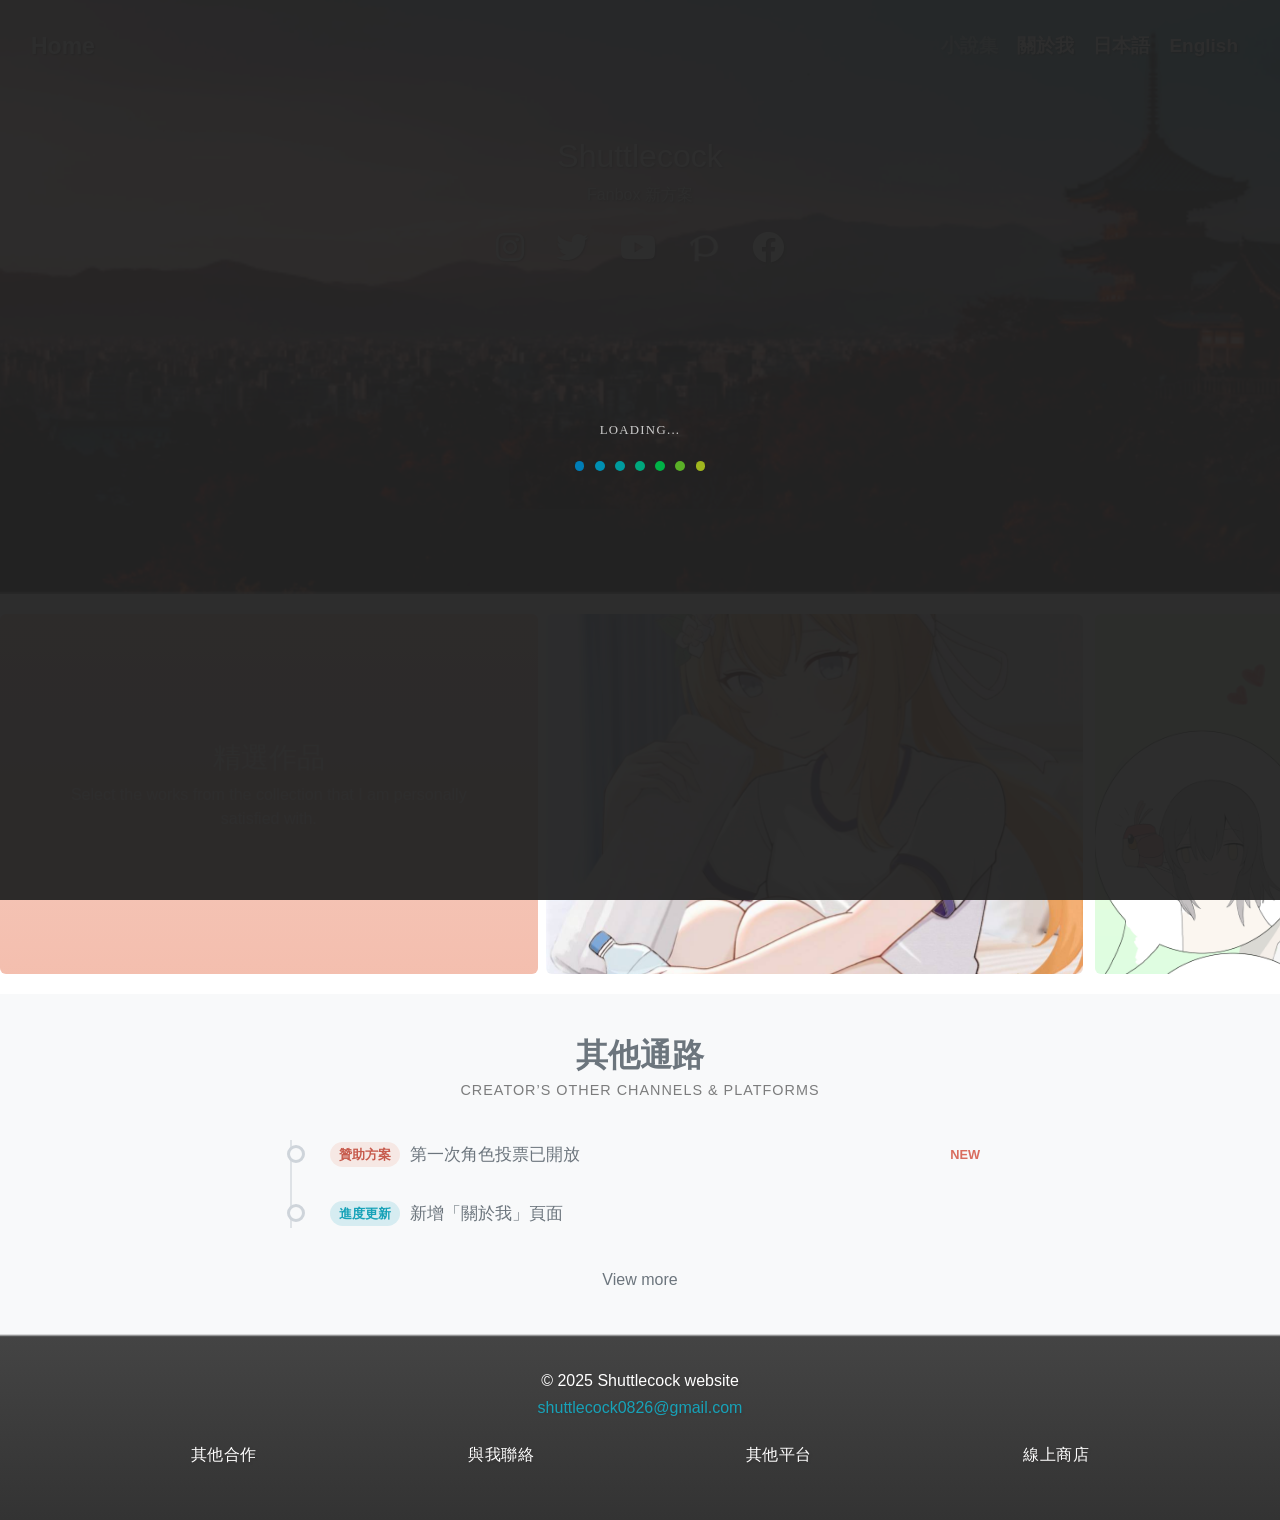
==== index.html @ 2d73981d "Update index.html" ====
<!DOCTYPE html>
<html lang="zh-Hant">

<head>
  <meta charset="UTF-8">
  <meta name="viewport" content="width=device-width, initial-scale=1.0">
  <title>Shuttlecock art</title>
  <link rel="stylesheet" href="styles.css">
  <link href="https://stackpath.bootstrapcdn.com/bootstrap/4.5.2/css/bootstrap.min.css" rel="stylesheet">
  <link rel="stylesheet" href="https://cdnjs.cloudflare.com/ajax/libs/font-awesome/5.15.3/css/all.min.css">
  <link rel="preload" href="images/image.png" as="image">

  <style>
    /* Your Original CSS for loading and fade-in */
    #loading-overlay {
      position: fixed;
      top: 0;
      left: 0;
      width: 100%;
      height: 100%;
      background: rgba(34, 34, 34, 0.95);
      display: flex;
      /* Kept flex for centering, as per original */
      justify-content: center;
      align-items: center;
      z-index: 9999;
      /* visibility: visible; /* JS handles this now */
    }

    .loading {
      text-align: center;
    }

    .loading h2 {
      color: #ccc;
      margin: 0 0 15px 0;
      /* Added bottom margin based on visual from previous step */
      font: 0.8em verdana;
      text-transform: uppercase;
      letter-spacing: 0.1em;
    }

    .loading span {
      display: inline-block;
      vertical-align: middle;
      width: 0.6em;
      height: 0.6em;
      margin: 0.19em;
      background: #007DB6;
      border-radius: 0.6em;
      animation: loading 1s infinite alternate;
    }

    .loading span:nth-of-type(2) {
      background: #008FB2;
      animation-delay: 0.2s;
    }

    .loading span:nth-of-type(3) {
      background: #009B9E;
      animation-delay: 0.4s;
    }

    .loading span:nth-of-type(4) {
      background: #00A77D;
      animation-delay: 0.6s;
    }

    .loading span:nth-of-type(5) {
      background: #00B247;
      animation-delay: 0.8s;
    }

    .loading span:nth-of-type(6) {
      background: #5AB027;
      animation-delay: 1.0s;
    }

    .loading span:nth-of-type(7) {
      background: #A0B61E;
      animation-delay: 1.2s;
    }

    @keyframes loading {
      0% {
        opacity: 0;
      }

      100% {
        opacity: 1;
      }
    }


    .fade-in {
      opacity: 0;
      transform: translateY(20px);
      transition: opacity 0.9s ease-out, transform 0.9s ease-out;
    }

    .fade-in-triggered {
      opacity: 1 !important;
      transform: translateY(0) !important;
    }

    /* Added for navbar toggler icon based on your original HTML structure, if Bootstrap defaults aren't sufficient */
    .navbar-toggler-icon {
      /* If you have custom styling for the toggler, ensure it's in styles.css or here */
      /* Example: Bootstrap's default might need help on some backgrounds */
      /* background-image: url("data:image/svg+xml,%3csvg xmlns='http://www.w3.org/2000/svg' width='30' height='30' viewBox='0 0 30 30'%3e%3cpath stroke='rgba(255, 255, 255, 0.5)' stroke-linecap='round' stroke-miterlimit='10' stroke-width='2' d='M4 7h22M4 15h22M4 23h22'/%3e%3c/svg%3e"); */
    }

    .pixiv-icon {
      /* Style for your Pixiv icon if not in styles.css */
      width: 28px;
      /* Or your preferred size */
      height: 28px;
      vertical-align: middle;
      /* Align with other icons */
    }

    /* --- ENHANCED HORIZONTAL GALLERY STYLES (維持原有尺寸版) --- */

    #my-works {
      padding: 0rem 0;
      /* 稍微增加上下留白，讓放大的卡片有空間 */
      overflow: hidden;
      /* 隱藏區塊本身可能出現的滾動條 */
    }

    .horizontal-banners {
      display: flex;
      /* 啟用橫向滾動 */
      overflow-x: auto;
      /* 啟用 X 軸的強制滾動吸附 */
      scroll-snap-type: x mandatory;
      /* 讓滑鼠可以顯示為「抓取」手勢 */
      cursor: grab;
      padding: 20px 0;
      /* 增加垂直內距，讓 hover 放大效果更好看 */
      margin: 0;
      /* 為了美觀，隱藏滾動條 */
      scrollbar-width: none;
      /* Firefox */
      -ms-overflow-style: none;
      /* IE and Edge */
    }

    .horizontal-banners::-webkit-scrollbar {
      display: none;
      /* Chrome, Safari, and Opera */
    }

    /* 當使用者拖曳時，改變滑鼠手勢 */
    .horizontal-banners.dragging {
      cursor: grabbing;
      scroll-snap-type: none;
      /* 拖曳時暫時取消吸附，滾動更流暢 */
    }

    .banner {
      /* **保留您原有的尺寸設定** */
      flex: 0 0 42%;
      height: 360px;
      margin-right: 12px;
      /* 稍微調整間距 */

      /* 讓每個 banner 在滾動時對齊中央 */
      scroll-snap-align: center;

      /* 其他既有樣式 */
      background-size: cover;
      background-position: center;
      position: relative;
      border-radius: 6px;

      /* 為新的懸浮效果加入平滑過渡動畫 */
      transition: transform 0.35s ease, filter 0.35s ease;
    }

    /* 當滑鼠移入整個畫廊區域時，讓所有 banner 先稍微縮小並變暗 */
    .horizontal-banners:hover .banner {
      filter: brightness(0.65) saturate(0.9);
      transform: scale(0.96);
    }

    /* 當滑鼠懸停在特定 banner 上時，使其突出顯示 */
    .horizontal-banners .banner:hover {
      filter: brightness(1) saturate(1);
      transform: scale(1.04);
      /* 放大效果 */
      z-index: 10;
      /* 確保放大的圖片在最上層，不會被旁邊的圖片遮擋 */
    }

    /* 確保您的 intro-banner 和 info-overlay 樣式不受影響 */
    .intro-banner {
      /* 您的 .intro-banner 樣式可以保留 */
    }

    .info-overlay {
      /* 您的 .info-overlay 樣式可以保留 */
      /* 新增 pointer-events: none 避免遮擋 hover 效果，除非 overlay 內有連結 */
      /* pointer-events: none; */
    }

    /* 如果 overlay 內有連結，需要讓它可點擊 */
    .banner:hover .info-overlay {
      opacity: 1;
      transform: translateY(0);
      pointer-events: auto;
      /* 在 hover 時恢復點擊 */
    }


    /* ---  最簡潔的邊框閃爍提示 --- */

    /* 1. 定義一個簡單的邊框閃爍動畫 */
    /* @keyframes flash-border {
      50% {
        border-color: rgba(255, 251, 249, 0.9);
      }
    } */

    /* 2. 將動畫應用到按鈕上 */
    /* .hero-section .navbar-toggler {
      border: 2px solid transparent;

      animation: flash-border 3.5s infinite;

      background-color: transparent !important;
      box-shadow: none !important;
      outline: none !important;
    } */
  </style>
</head>



<body>

  <div id="loading-overlay">
    <div class="loading">
      <h2 id="loading-text">LOADING...</h2>
      <span></span>
      <span></span>
      <span></span>
      <span></span>
      <span></span>
      <span></span>
      <span></span>
    </div>
  </div>

  <header class="hero-section" id="slideshow" style="background-image: url('images/image.png');">
    <nav class="navbar navbar-expand-lg navbar-light">
      <div class="container-fluid">
        <a id="nav-brand-home" class="navbar-brand text-white" href="index.html">Home</a>
        <button class="navbar-toggler" type="button" data-toggle="collapse" data-target="#navbarNav"
          aria-controls="navbarNav" aria-expanded="false" aria-label="Toggle navigation">
          <span class="navbar-toggler-icon"></span>
        </button>
        <div class="collapse navbar-collapse" id="navbarNav">
          <ul class="navbar-nav ml-auto">
            <li class="nav-item">
              <a id="nav-link-novels" class="nav-link text-white disabled" href="novels.html">小說集</a>
            </li>
            <li class="nav-item">
              <a id="nav-link-about" class="nav-link text-white" href="about.html" tabindex="-1"
                aria-disabled="true">關於我</a>
            </li>

            <!--        <li class="nav-item">
              <a class="nav-link text-white language-option" href="#" data-lang="zh">中文</a>
            </li> -->
            <li class="nav-item">
              <a class="nav-link text-white language-option" href="#" data-lang="jp">日本語</a>
            </li>
            <li class="nav-item">
              <a class="nav-link text-white language-option" href="#" data-lang="en">English</a>
            </li>
          </ul>
        </div>
      </div>
    </nav>

    <div class="hero-content text-center text-white">
      <h2 id="hero-title">Shuttlecock</h2>
      <p class="announcement-subtitle">
        <span class="icon-broadcast"></span>
        <span id="announcement-text"></span>
      </p>

    </div>

    <script>
      function updateProgress(current, total) {
        const percent = (current / total) * 100;
        if (document.getElementById('myProgressBar')) {
          document.getElementById('myProgressBar').style.width = percent + "%";
        }
      }
      updateProgress(1, 100); // Your original example
    </script>

    <div class="social-icons text-center mt-4 fade-in-container" id="social-icons">
      <a href="https://www.instagram.com/shuttlecock_art/" target="_blank" class="text-white mx-3 fade-in">
        <i class="fab fa-instagram fa-2x"></i>
      </a>
      <a href="https://x.com/pnzyu322858" target="_blank" class="text-white mx-3 fade-in">
        <i class="fab fa-twitter fa-2x"></i>
      </a>
      <a href="https://www.youtube.com/@bananaguardian-b8g/featured" target="_blank" class="text-white mx-3 fade-in">
        <i class="fab fa-youtube fa-2x"></i>
      </a>
      <a href="https://www.pixiv.net/users/102745883" target="_blank" class="text-white mx-3 fade-in">
        <img src="images/pixiv-icon.png" alt="Pixiv" class="pixiv-icon">
      </a>
      <a href="https://www.facebook.com/profile.php?id=100034321654632&locale=zh_TW" target="_blank"
        class="text-white mx-3 fade-in">
        <i class="fab fa-facebook fa-2x"></i>
      </a>
    </div>
  </header>

  <section id="my-works">
    <div class="horizontal-banners" id="banner-container">
      <div class="banner intro-banner" style="background-image: url('images/intro-bg.jpg');">
        <div class="intro-text">
          <h3 id="intro-title">精選作品</h3>
          <p id="intro-desc">Select the works from the collection that I am personally satisfied with.</p>
        </div>
        <div class="info-overlay">
          <a id="intro-banner-more" href="https://www.pixiv.net/users/102745883" class="text-white footer-link">
            More
          </a>
        </div>
      </div>
      <div class="banner" style="background-image: url('images/screenshot1.png');">
        <div class="info-overlay">
          <h5>伊落マリー</h5>
          <p>Blue Archive</p>
        </div>
      </div>
      <div class="banner" style="background-image: url('images/screenshot2.png');">
        <div class="info-overlay">
          <h5>リリス</h5>
          <p>Fate/GrandOrder</p>
        </div>
      </div>
    </div>

    <script>
      const bannerContainer = document.getElementById('banner-container');
      const leftArrow = document.getElementById('arrow-left'); // Element not in HTML
      const rightArrow = document.getElementById('arrow-right'); // Element not in HTML
      const scrollStep = 500;
      // const autoInterval = 3000; // autoInterval was not defined in your original snippet here.
      // If you need auto-sliding, define it. Example: const autoInterval = 4000;

      if (bannerContainer) { // Check if container exists
        if (leftArrow) {
          leftArrow.addEventListener('click', () => {
            bannerContainer.scrollBy({ left: -scrollStep, behavior: 'smooth' });
            if (typeof autoSlide !== 'undefined') clearInterval(autoSlide); // Clear if autoSlide is running
          });
        }
        if (rightArrow) {
          rightArrow.addEventListener('click', () => {
            bannerContainer.scrollBy({ left: scrollStep, behavior: 'smooth' });
            if (typeof autoSlide !== 'undefined') clearInterval(autoSlide); // Clear if autoSlide is running
          });
        }

        // Example of how autoSlide might have been intended, if autoInterval is defined:
        /*
        if (typeof autoInterval !== 'undefined') {
            let autoSlide = setInterval(() => {
                if (bannerContainer.scrollLeft + bannerContainer.clientWidth >= bannerContainer.scrollWidth -1) {
                    bannerContainer.scrollTo({ left: 0, behavior: 'smooth' });
                } else {
                    bannerContainer.scrollBy({ left: scrollStep, behavior: 'smooth'});
                }
            }, autoInterval);

            [bannerContainer, leftArrow, rightArrow].forEach(elem => {
                if (elem) { // Check if arrow elements exist
                    elem.addEventListener('click', () => { // Also clear on manual arrow click
                        clearInterval(autoSlide);
                    });
                    elem.addEventListener('wheel', () => clearInterval(autoSlide), { once: true }); // Clear on scroll/touch
                    elem.addEventListener('touchstart', () => clearInterval(autoSlide), { once: true });
                }
            });
        }
        */
      }
    </script>
  </section>

  <!-- <section id="products" class="product-list fade-in">
    <div class="container">
      <h3 id="products-other-channels-heading" class="text-muted">其他通路</h3>
      <h6 id="products-subtitle" class="text-black-50">Creator’s Other Channels & Platforms</h6>
      <p></p>
      <div class="product-item fade-in">
        <img src="images/2726.jpg" alt="Product Image" class="product-img">
        <div class="product-info">
          <h5 id="product-item-title-1">第一次角色投票已開放</h5>
          <p id="product-item-desc-1">請創作者喝杯咖啡 (｡・ω・｡)</p>
          <a id="product-item-button-1" href="https://kevin0826.fanbox.cc/" class="btn btn-outline-info">查看詳情</a>
        </div>
      </div>
      <div class="product-item fade-in">
        <img src="images/祥1.jpg" alt="Product Image" class="product-img">
        <div class="product-info">
          <h5 id="product-item-title-2">進度更新</h5>
          <p id="product-item-desc-2">新增"關於我"頁面</p>
          <a id="product-item-button-2" href="about.html" class="btn btn-outline-info">點擊前往</a>
        </div>
      </div>
    </div>
  </section> -->

  <section id="products" class="news-list-section fade-in">
    <div class="section-bg" style="background-image: url('images/image.png');"></div>
    <div class="section-overlay"></div>

    <div class="container">
      <div class="section-header">
        <h3 id="products-other-channels-heading" class="text-muted">最新動態</h3>
        <h6 id="products-subtitle" class="text-black-50">Latest News & Updates</h6>
      </div>

      <div class="news-timeline">
        <a id="product-item-1" href="https://kevin0826.fanbox.cc/" target="_blank" class="news-item fade-in">
          <span id="news-tag-support" class="news-tag tag-support">贊助方案</span>
          <span id="news-title-1" class="news-title">第一次角色投票已開放</span>
          <span id="news-badge-1" class="news-new-badge">NEW</span>
        </a>

        <a id="product-item-2" href="about.html" class="news-item fade-in">
          <span id="news-tag-update" class="news-tag tag-update">進度更新</span>
          <span id="news-title-2" class="news-title">新增「關於我」頁面</span>
        </a>

      </div>

      <div class="view-more-container">
        <a href="https://www.pixiv.net/users/102745883/fanbox" target="_blank" class="view-more-btn">
          <span>View more</span>
          <span class="circle-arrow"></span>
        </a>
      </div>
    </div>
  </section>

  <div class="section-divider gradient-fade"></div>


  <footer class="footer bg-dark text-white text-center py-10">
    <div class="container">
      <h6 id="footer-copyright">© 2025 Shuttlecock website</h6>
      <h6 class="text-info">shuttlecock0826@gmail.com</h6>
      <p></p>
      <div class="row">
        <div class="col-6 col-md-3">
          <a id="footer-link-other-collab" href="mailto:shuttlecock0826@gmail.com"
            class="text-white footer-link">其他合作</a>
        </div>
        <div class="col-6 col-md-3">
          <a id="footer-link-contact-me" href="mailto:shuttlecock0826@gmail.com" class="text-white footer-link">與我聯絡</a>
        </div>
        <div class="col-6 col-md-3">
          <a id="footer-link-other-platforms" href="https://kevin0826.fanbox.cc/plans"
            class="text-white footer-link">其他平台</a>
        </div>
        <div class="col-6 col-md-3">
          <a id="footer-link-online-shop" href="https://shopee.com/your-shop-link"
            class="text-white footer-link">線上商店</a>
        </div>
      </div>
    </div>
  </footer>

  <script src="https://code.jquery.com/jquery-3.5.1.min.js"></script>
  <script src="https://cdn.jsdelivr.net/npm/@popperjs/core@2.5.4/dist/umd/popper.min.js"></script>
  <script src="https://stackpath.bootstrapcdn.com/bootstrap/4.5.2/js/bootstrap.min.js"></script>

  <script>
    $(document).ready(function () {

      // ===================================================================
      // 1. 全域變數與函式定義
      // ===================================================================

      var announcements = [];
      var textElement = $('#announcement-text');
      var textArrayIndex = 0;
      var charIndex = 0;
      var typewriterTimeouts = [];
      var currentLanguage = '';

      /**
       * 語言翻譯應用函式 (您的原始碼，已整合打字機翻譯)
       */
      function applyLanguage(lang) {
        let translations = {
          zh: {
            "nav-brand-home": "Home", "nav-link-novels": "小說集", "nav-link-about": "關於我", "hero-title": "Shuttlecock", "hero-progress-label": "目前進度", "intro-title": "精選作品", "intro-desc": "Select the works from the collection that I am personally satisfied with.", "intro-banner-more": "更多", "products-other-channels-heading": "其他通路", "products-subtitle": "Creator’s Other Channels & Platforms", "footer-copyright": "© 2025 Shuttlecock website", "footer-link-other-collab": "其他合作", "footer-link-contact-me": "與我聯絡", "footer-link-other-platforms": "其他平台", "footer-link-online-shop": "線上商店", "news-tag-support": "贊助方案", "news-title-1": "第一次角色投票已開放", "news-badge-1": "NEW", "news-tag-update": "進度更新", "news-title-2": "新增「關於我」頁面",
            "hero_announcements": ["Fanbox 新方案已開放！", "追蹤我的IG來獲取最新消息！",]
          },
          jp: {
            "nav-brand-home": "ホーム", "nav-link-novels": "小説集", "nav-link-about": "私について", "hero-title": "シャトルコック", "hero-progress-label": "現在の進捗", "intro-title": "特選作品", "intro-desc": "私が個人的に満足しているコレクションから作品を選んでください。", "intro-banner-more": "もっと見る", "products-other-channels-heading": "他のチャネル", "products-subtitle": "クリエーターの他のチャンネル＆プラットフォーム", "footer-copyright": "© 2025 Shuttlecock ウェブサイト", "footer-link-other-collab": "他の協力", "footer-link-contact-me": "お問い合わせ", "footer-link-other-platforms": "他のプラットフォーム", "footer-link-online-shop": "オンラインショップ", "news-tag-support": "スポンサープラン", "news-title-1": "第一回キャラクター人気投票開催中", "news-badge-1": "NEW", "news-tag-update": "進捗更新", "news-title-2": "「私について」ページを追加",
            "hero_announcements": ["Fanboxで新しいプランが公開されました！", "インスタをフォローして最新情報をゲット！", ]
          },
          en: {
            "nav-brand-home": "Home", "nav-link-novels": "Novels", "nav-link-about": "About Me", "hero-title": "Shuttlecock", "hero-progress-label": "Current Progress", "intro-title": "Featured Works", "intro-desc": "Select the works from the collection that I am personally satisfied with.", "intro-banner-more": "More", "products-other-channels-heading": "Other Channels", "products-subtitle": "Creator’s Other Channels & Platforms", "footer-copyright": "© 2025 Shuttlecock website", "footer-link-other-collab": "Other Collaboration", "footer-link-contact-me": "Contact Me", "footer-link-other-platforms": "Other Platforms", "footer-link-online-shop": "Online Shop", "news-tag-support": "Sponsorship", "news-title-1": "First Character Poll Now Open", "news-badge-1": "NEW", "news-tag-update": "Update", "news-title-2": "Added \"About Me\" Page",
            "hero_announcements": ["New Fanbox plan now available!", "Follow my IG for the latest updates!", ]
          }
        };

        let t_data = translations[lang] || translations['zh'];
        if (t_data) {
          if (t_data.hero_announcements) { announcements = t_data.hero_announcements; }
          for (const id in t_data) {
            if (typeof t_data[id] === 'string' && $('#' + id).length) {
              $('#' + id).text(t_data[id]);
            }
          }
          $('html').attr('lang', lang === 'zh' ? 'zh-Hant' : lang);
        }
      }

      // --- 打字機函式 (您的原始碼) ---
      function type() {
        if (!announcements || announcements.length === 0 || !announcements[textArrayIndex]) return;
        if (charIndex < announcements[textArrayIndex].length) {
          textElement.append(announcements[textArrayIndex].charAt(charIndex));
          charIndex++;
          typewriterTimeouts.push(setTimeout(type, 120));
        } else {
          typewriterTimeouts.push(setTimeout(erase, 3000));
        }
      }
      function erase() {
        if (charIndex > 0) {
          textElement.html(textElement.html().slice(0, -1));
          charIndex--;
          typewriterTimeouts.push(setTimeout(erase, 60));
        } else {
          textArrayIndex = (textArrayIndex + 1) % announcements.length;
          typewriterTimeouts.push(setTimeout(type, 500));
        }
      }

      // --- 淡入效果函式 (您的原始碼) ---
      function triggerFadeIn() {
        $('.fade-in').each(function () {
          if (!$(this).hasClass('fade-in-triggered')) {
            var elementTop = $(this).offset().top;
            var viewportBottom = $(window).scrollTop() + $(window).height();
            if (elementTop < viewportBottom - 50) {
              $(this).addClass('fade-in-triggered');
            }
          }
        });
      }
      function applyInitialStaggeredFadeIn() {
        $('.fade-in').each(function (index) {
          const $el = $(this);
          if (!$el.hasClass('fade-in-triggered')) {
            setTimeout(function () {
              $el.addClass('fade-in-triggered');
            }, index * 1500);
          }
        });
      }

      // ===================================================================
      // 2. 頁面初始化與事件監聽 (您的原始邏輯)
      // ===================================================================

      // --- 初始設定 ---
      if (performance.navigation.type === performance.navigation.TYPE_RELOAD) {
        localStorage.removeItem('language');
      }
      currentLanguage = localStorage.getItem('language') || 'zh';
      applyLanguage(currentLanguage);

      // --- 事件監聽 ---
      $('#navbarNav').on('show.bs.collapse', () => $('#social-icons').hide());
      $('#navbarNav').on('hidden.bs.collapse', () => $('#social-icons').show());
      $(window).on('scroll', triggerFadeIn);

      // 語言切換按鈕 (保留您原本的無刷新流程，並整合打字機重置)
      $('.language-option').click(function (e) {
        e.preventDefault();
        var lang = $(this).data('lang');
        if (lang === currentLanguage) return;

        $('#loading-overlay').css('visibility', 'visible').fadeIn(100);

        setTimeout(function () {
          localStorage.setItem('language', lang);
          currentLanguage = lang;

          // 在更新文字前，先清除舊的打字機動畫
          typewriterTimeouts.forEach(clearTimeout);
          typewriterTimeouts = [];
          textElement.html('');
          charIndex = 0;
          textArrayIndex = 0;

          // 應用新語言 (這會更新靜態文字和打字機的 announcements 陣列)
          applyLanguage(lang);

          // 用新的內容，重新啟動打字機
          if (textElement.length) {
            type();
          }

          $('#navbarNav').collapse('hide');

          // 【您的淡入效果重置邏輯，完整保留】
          $('.fade-in').removeClass('fade-in-triggered').css('opacity', 0);
          applyInitialStaggeredFadeIn();
          triggerFadeIn();

          setTimeout(function () {
            $('#loading-overlay').fadeOut(300);
          }, 500);
        }, 500);
      });

      // --- 頁面最終啟動 ---
      setTimeout(function () {
        $('#loading-overlay').fadeOut(300);
      }, 1500);

      applyInitialStaggeredFadeIn();
      setTimeout(triggerFadeIn, 250);

      if (textElement.length) {
        type();
      }

    });
  </script>



</body>

</html>
---- styles.css ----
/* .navbar {
    position: sticky;
    top: 0;
    z-index: 1000;
    height: 60px;
    background: rgba(0, 0, 0, 0.7); /* 半透明黑色背景 */
    /* backdrop-filter: blur(10px); 背景模糊效果 */
    /* padding: 10px 20px;
} */


body {
    font-family: 'Arial', sans-serif;
    line-height: 1.6;
    margin: 0;
    padding: 0;
    background: #333;
    color: #333;
}

header {
    background: #333;
    color: #333131;
    padding: 1rem 0;
}

header .logo {
    max-width: 150px;
    height: auto;
}

.navbar {
    margin-bottom: 30px;
    
}

.container {
    padding: 2rem 0;
}

main h1 {
    margin-bottom: 1rem;
}

main p {
    font-size: 1.25rem;
}

footer {
    background: #333;
    color: #fff;
    text-align: center;
    padding: 1rem 0;
}


.hero-section {
    position: relative;
    height: 66vh;
    background: linear-gradient(135deg, #333, #555);
    background-size: cover;
    background-position: center;
    transition: background-image 1.5s ease-in-out;
    animation: gradientShift 101s ease infinite;
  }
  
  @keyframes gradientShift {
    0%   { background-position: 0% 50%; }
    50%  { background-position: 100% 50%; }
    100% { background-position: 0% 50%; }
  }
  

.transition-blur {
    height: 55px; /* 過渡區域的高度，可以根據需要調整 */
    background: linear-gradient(to bottom, rgba(255, 255, 255, 0), rgba(255, 255, 255, 1)); /* 由透明到白色的過渡效果 */
    filter: blur(10px); /* 應用模糊效果 */
    margin-top: -20px; /* 可以調整，避免過渡區域和上方內容重疊過多 */
}

.navbar .nav-link {
    color: #000000; /* 字體顏色 */
    font-weight: bold; /* 字體加粗 */
    text-shadow: 1px 1px 2px rgba(0, 0, 0, 0.5); /* 加上陰影 */
}
.navbar .navbar-brand {
    color: #000000; /* 字體顏色 */
    font-weight: bold; /* 字體加粗 */
    text-shadow: 1px 1px 2px rgba(0, 0, 0, 0.5); /* 加上陰影 */
}


.navbar .nav-link {
    font-size:19px;
    text-align: right; /* 將連結文字對齊到右側 */

}


.navbar .navbar-brand {
    font-size: 23px; /* 調整品牌名稱的字體大小 */
}

.navbar .nav-item {
    margin-right: 3px; 
}

nav.navbar {
    margin-bottom: 60px; /* 調整距離 */
}




/* <!-- 截圖展示區域 --> */
.img-fluid {
    max-height: 250px; /* 限制圖片的最大高度 */
    width: auto;
}

.col-md-4 {
    padding: 0.5rem; /* 縮小列間距 */
}


/* <!-- 圖片區域 --> */
/* 背景切換效果 */
.hero-section {
    background-size: cover;
    background-position: center;
    transition: background-image 1.5s ease-in-out;
}

/* 文字動畫效果 */
#slideshow-text, #slideshow-description {
    opacity: 0;
    animation: fadeIn 2s forwards;
}

/* 淡入效果 */
@keyframes fadeIn {
    from { opacity: 0; }
    to { opacity: 1; }
}


/* 預設桌面版樣式 */
#screenshots .row {
    display: flex;
    justify-content: center;
    align-items: center;
}

#screenshots .col-md-4 {
    flex: 0 0 33.3333%;
    max-width: 33.3333%;
    padding: 15px;
}

/* 手機版樣式 */
@media (max-width: 768px) {
    #screenshots .col-md-4 {
        flex: 0 0 50%;
        max-width: 32%;
    }
}

.social-icons {
    display: flex; /* 使用 Flexbox */
    justify-content: center; /* 中心對齊 */
    align-items: center; /* 垂直對齊 */
}

.social-icons img.pixiv-icon {
    width: 30px; /* 設定寬度 */
    height: 30px; /* 設定高度 */
    margin-left: 1px; /* 為圖片添加間距 */
    margin-right: 1px; /* 為圖片添加間距 */
}


/* 左邊按鈕 */
.carousel-control-prev-icon {
    background-color: rgba(0, 0, 0, 0.8) !important; /* 黑色背景，80%不透明，強制應用 */
    border-radius: 50% !important; /* 圓形按鈕 */
    width: 30px !important;
    height: 30px !important;
}

/* 右邊按鈕 */
.carousel-control-next-icon {
    background-color: rgba(0, 0, 0, 0.8) !important; /* 黑色背景，80%不透明，強制應用 */
    border-radius: 50% !important; /* 圓形按鈕 */
    width: 30px !important;
    height: 30px !important;
}


/* 確保按鈕可見 */
.carousel-control-prev-icon,
.carousel-control-next-icon {
    background-size: 50% !important; /* 調整按鈕大小 */
    background-position: center !important;
    background-repeat: no-repeat !important;
}

.text-white {
    color: white; /* 字體顏色 */
    /* 其他字體效果 */
    text-shadow: 1px 1px 2px rgba(56, 52, 52, 0.5); /* 添加陰影效果 */
}



.card {
    border-radius: 8px;
    transition: transform 0.3s ease, box-shadow 0.3s ease;
    overflow: hidden;
}

.card:hover {
    transform: translateY(-10px);
    box-shadow: 0 6px 12px rgba(0, 0, 0, 0.2);
}

.card-img-top {
    width: 100%; /* 確保圖片寬度適應框架 */
    height: 250px; /* 設定固定的高度，所有圖片將會有相同的高度 */
    object-fit: cover; /* 圖片保持比例自適應框架 */
}

#my-works .row {
    display: flex;
    flex-wrap: wrap;
    justify-content: center;
}

#my-works .col-6 {
    padding-left: 5px;
    padding-right: 5px;
}

@media (min-width: 768px) {
    .col-md-4 {
        flex: 0 0 33.3333%; /* 在桌面端，每行3個作品 */
    }
}


.my-page-header {
    height: 57vh; /* 自定義高度 */
    /* 其他自定義樣式 */
}



.custom-hero {
    height: 16vh; /* 調整這個頁面的高度 */
}
#about-page .hero-content {
    bottom: 20px; /* 根據需要調整這個值 */
}




/* 定義漸入效果 */
.fade-in {
    opacity: 0;
    transform: translateY(20px); /* 從下往上出現 */
    transition: opacity 1s ease-out, transform 1s ease-out;
}

.fade-in.show {
    opacity: 1;
    transform: translateY(0);
}

/* Footer 設定 */
footer {
    background: linear-gradient(to top, #333333, #444444);
    color: white;
    padding: 2px 0; /* 減小上下內邊距 */
}

footer .footer-link {
    display: block;
    margin: 0;
    padding: 6px 0;
    font-size: 16px;
    font-weight: 500;
    letter-spacing: 0.5px;
    line-height: 1.6;
    font-family: 'Helvetica Neue', Arial, sans-serif;
}

footer p {
    margin-bottom: 19px; /* 減少下邊距 */
    font-size: 14px;
    font-family: 'Helvetica Neue', Arial, sans-serif;
    letter-spacing: 0.4px;
}

footer .row {
    margin: 0;
    padding: 0;
    margin-bottom: 3px; /* 減少行間距，讓頁面更緊湊 */
}

footer .row a {
    display: block;
    margin-bottom: 9px;
}

@media (max-width: 868px) {
    footer .row {
        margin-bottom: 0px; /* 在小尺寸設備上進行調整 */
    }
}



/* 預設按鈕樣式 */
#scrollBtn {
    background-color: transparent;
    border: 2px solid rgba(255, 255, 255, 0.8);
    color: white;
    transition: background-color 0.3s ease, border 0.3s ease;
}


/* 點擊狀態樣式 */
#scrollBtn:active {
    background-color: rgba(255, 255, 255, 0.1);
    border-color: rgba(255, 255, 255, 0.8);
}



/* 彈窗樣式 */
#popup {
    position: fixed;
    z-index: 1000;
    left: 50%;
    top: 50%;
    transform: translate(-50%, -50%);
    background-color: rgba(0, 0, 0, 0.8);
    padding: 20px;
    border-radius: 10px;
    text-align: center;
}

.popup-content {
    position: relative;
    width: 100%;
    max-width: 600px;
    background-color: white;
    padding: 15px;
    border-radius: 5px;
}

#closePopup {
    position: absolute;
    top: 10px;
    right: 15px;
    font-size: 20px;
    cursor: pointer;
    color: black;
}


/* 清除點擊後的 focus 和 hover 狀態 */
.navbar-toggler:focus,
.navbar-toggler:active {
    outline: none; /* 移除按鈕的外框 */
    box-shadow: none; /* 移除陰影效果 */
}

/* 防止 hover 狀態保持 */
.navbar-toggler:hover {
    background-color: transparent; /* 恢復為無 hover 的狀態 */
}



/* 周邊商品展示樣式 */
.product-list {
    background-color: #f8f9fa;
    padding: 20px 0;
}

.product-item {
    display: flex;
    align-items: center;
    background-color: #fff;
    border-radius: 8px;
    box-shadow: 0 4px 8px rgba(0, 0, 0, 0.1);
    margin-bottom: 20px;
    padding: 15px;
    max-width: 800px; /* 限制卡片最大寬度 */
    height: auto; /* 卡片高度自適應內容 */
    margin-left: auto; /* 置中卡片 */
    margin-right: auto;
}

.product-img {
    width: 80px; /* 調整圖片大小，縮小高度 */
    height: 80px; 
    object-fit: cover;
    border-radius: 8px;
    margin-right: 15px;
}

.product-info {
    flex-grow: 1;
    text-align: left; /* 確保文字靠左對齊 */
}

.product-info h5 {
    margin: 0 0 5px 0; /* 減少標題與上方距離 */
    font-weight: bold;
    color: #333;
    font-size: 1rem; /* 調整標題大小，減少佔用空間 */
}

.product-info p {
    margin: 0 0 5px 0; /* 減少段落間距 */
    color: #666;
    font-size: 0.875rem; /* 調整說明文字大小 */
}

.product-info .btn {
    text-transform: uppercase;
    font-size: 0.875rem;
    margin-top: 5px; /* 減少按鈕與上方的距離 */
    text-align: left; /* 保持按鈕與文本在同一行 */
    padding: 5px 10px; /* 增加按鈕的內間距 */
    display: inline-block; /* 保持按鈕不跨行顯示 */
}

.container h3, .container h6 {
    text-align: center;
}

@keyframes youtube-pulsate {
    0% {
        transform: scale(1);
        box-shadow: 0 0 10px rgba(255, 0, 0, 0.4);
    }
    50% {
        transform: scale(1.1);
        box-shadow: 0 0 20px rgba(255, 0, 0, 0.6);
    }
    100% {
        transform: scale(1);
        box-shadow: 0 0 10px rgba(255, 0, 0, 0.4);
    }
}

.youtube-icon {
    animation: youtube-pulsate 1.5s infinite ease-in-out;
}


/* 父容器，可依需求設置背景、內距等 */
#my-works {
    position: relative;
    padding: 1rem 0 0 0;  
    background: #fff;
    overflow: hidden;

}

  
  /* 橫向捲動容器：Flex + overflow-x */
  .horizontal-banners {
    display: flex;
    gap: 0;                /* 卡片之間無間距，若想留空可自行調整 */
    overflow-x: auto;      /* 可橫向滑動 */
    scroll-behavior: smooth;
    margin: 0; 
    padding: 0;
    overflow-y: hidden;
  }
  
  /* 單張 banner 預設大小 */
  .banner {
    flex: 0 0 40%;
    height: 360px;
    background-size: cover;
    background-position: center;
    background-repeat: no-repeat;
    position: relative;      /* 讓內部覆蓋絕對定位 */
    cursor: pointer; 
    border-radius: 6px;      /* 小圓角，可自行調整 */
    margin-right: 8px;   
  }
  
  /* 若想第一個卡片(介紹詞)更寬/高，可另外定義 */
  .intro-banner {
    background: #333;  /* 純色背景 */
    color: #fff;
    display: flex;
    justify-content: center;
    align-items: center;
  }
  .intro-banner .intro-text {
    text-align: center;
    width: 80%;
  }

  .info-overlay {
    position: absolute;
    bottom: 0; 
    left: 0; 
    right: 0;
    background: rgba(0,0,0,0.5);
    color: #fff;
    padding: 0.5rem;
    font-size: 0.9rem;
  
    /* 預設隱藏 */
    opacity: 0;
    transform: translateY(20px);
    transition: opacity 0.3s ease, transform 0.3s ease;
  }
  
  /* 滑鼠移上 .banner 時，淡入文字 */
  .banner:hover .info-overlay {
    opacity: 1;
    transform: translateY(0);
  }
  
  
  /* 透明的左右按鈕 (不擋作品) */
  .arrow-btn {
    position: absolute;
    top: 50%;
    transform: translateY(-50%);
    z-index: 2;
    background: rgba(255,255,255,0.1); /* 半透明 */
    border: 2px solid rgba(255,255,255,0.5); 
    border-radius: 50%;
    width: 40px;
    height: 40px;
    color: #fff;
    cursor: pointer;
    display: flex; 
    justify-content: center; 
    align-items: center;
  }
  
  .arrow-btn:hover {
    background: rgba(255, 255, 255, 0.2);
    border-color: #fff;
  }
  
  .arrow-btn.left {
    left: 10px;
  }
  
  .arrow-btn.right {
    right: 10px;
  }
  
  /* 如果你用的是 Font Awesome icon，可再加大一點 */
  .arrow-btn i {
    font-size: 1.2rem;
  }
  
  /* RWD: 在小螢幕可調整卡片尺寸，避免圖片過度放大模糊 */
  @media (max-width: 768px) {
    .banner {
      flex: 0 0 45%; 
      height: 360px;
    }
  }
  .fixed-overlay {
    position: fixed;
    top: 0;
    left: 0;
    right: 0;
    bottom: 0;
  }
  
  
  
  
  .intro-banner {
  position: relative;
  background: url('images/intro-bg.jpg') center/cover no-repeat;
  color: #fff;
  display: flex;
  justify-content: center;
  align-items: center;
  border-radius: 6px;
}

.intro-banner::before {
    content: "";
    position: absolute;
    inset: 0;
    background: linear-gradient(
        rgba(239, 163, 140, 0.5),
        rgba(239, 163, 140, 0.7)
    );
    border-radius: 6px;
    z-index: 1;
  }
  
  
  
/* 讓文字層在遮罩之上 */
.intro-banner .intro-text {
  position: relative;
  z-index: 2;
  text-align: center;
  width: 80%;
}


.nav-link.disabled {
    pointer-events: none; /* 取消點擊 */
    opacity: 0.5;         /* 視覺上變灰 */
    cursor: not-allowed;
  }




  /* 進度條父容器 */
.progress-container {
    width: 240px;               /* 可根據需求調整 */
    height: 12px;               /* 高度可調 */
    background: rgba(255,255,255,0.2);  /* 淡透明背景 */
    border-radius: 6px;
    overflow: hidden;
    margin: 0 auto;          
  }
  
  /* 進度條本體，使用主題橘紅色漸層 */
  .progress-bar {
    height: 100%;
    width: 1%;                 
    background: linear-gradient(to right, #FF7652, #FFCA9A);
    transition: width 0.4s ease;  /* 平滑過渡 */
  }



  /* 父容器 .banner.intro-banner：確保 position: relative & z-index */
.banner.intro-banner {
    position: relative;
    z-index: 1; /* 讓這個卡片本身在上一層 */
    background-size: cover;
    background-position: center;
    border-radius: 6px;
    margin-right: 8px;

    width: 40%;
    height: 360px;
  }
  
  /* 介紹文字 (若想一直可見就保持原狀) */
  .intro-text {
    text-align: center;
    color: #fff;
    /* 若要固定在卡片某處，可加 position: absolute; top/left... */
  }
  
  /* info-overlay：絕對定位在卡片底部，z-index: 2，確保在按鈕可點擊 */
  .info-overlay {
    position: absolute;
    bottom: 0;
    left: 0;
    right: 0;
    z-index: 2;             /* 讓連結在最上層，能被點擊 */
    background: rgba(0,0,0,0.5);
    color: #fff;
    padding: 1.5rem;
    text-align: center;
    pointer-events: auto;   /* 確保能接收滑鼠/手指事件 */
    opacity: 0;
    transform: translateY(20px);
    transition: opacity 0.3s ease, transform 0.3s ease;
  }
  
  /* 滑鼠移上時，info-overlay 淡入並向上 */
  .banner:hover .info-overlay {
    opacity: 1;
    transform: translateY(0);
  }
  
  /* 連結樣式：可自行微調 */
  .info-overlay a {
    display: inline-block;
    color: #fff;
    text-decoration: none;
    background: rgba(255,255,255,0.1);
    padding: 0.4rem 1rem;
    border-radius: 4px;

  }
  .info-overlay a:hover {
    background: rgba(255,255,255,0.3);
  }



  /* --- 6. 最新動態 (依照您的最終指定修改) --- */

/* 區塊整體容器 */
#products.news-list-section {
  position: relative;
  overflow: hidden;

  /* 【您的指定樣式】 */
  background-color: #f8f9fa;
  padding: 10px 0;
}

/* 移除不再需要的舊樣式 */
.news-list-section .section-bg,
.news-list-section .section-overlay {
  display: none;
}

/* 區塊標題 - 使用清晰的深色文字 */
.news-list-section .section-header {
  text-align: center;
  margin-bottom: 30px; /* 配合較小的 padding，縮小間距 */
}
.news-list-section .section-header h3 {
  font-family: var(--font-family-heading, 'Helvetica Neue', sans-serif);
  font-size: 2.0rem; /* 稍微縮小標題以適應新的 padding */
  font-weight: 600;
  color: #343a40; /* 深色文字 */
}
.news-list-section .section-header h6 {
  font-size: 0.9rem;
  color: #6c757d; /* 次要文字 */
  letter-spacing: 1px;
  text-transform: uppercase;
}

/* 時間軸本體 */
.news-timeline {
  position: relative;
  max-width: 700px;
  margin: 0 auto;
  padding-left: 30px;
}

/* 時間軸的垂直線 */
.news-timeline::before {
  content: '';
  position: absolute;
  left: 0;
  top: 10px;
  bottom: 10px;
  width: 2px;
  background-color: #dee2e6; /* 淺灰色線條 */
}

/* 動態項目 */
.news-item {
  position: relative;
  display: flex;
  align-items: center;
  padding: 12px 10px;
  margin-bottom: 10px;
  text-decoration: none;
  border-radius: 8px;
  transition: background-color 0.3s ease;
}

/* 時間軸節點 */
.news-item::before {
  content: '';
  position: absolute;
  left: -33px;
  top: 50%;
  width: 18px;
  height: 18px;
  background-color: #f8f9fa; 
  border: 3px solid #ced4da;
  border-radius: 50%;
  transform: translateY(-50%);
  transition: all 0.3s ease;
}

.news-item:hover {
  background-color: #e9ecef; /* 滑鼠移上時的背景色 */
}
.news-item:hover::before {
  border-color: #EFA38C;
}

/* 項目內容排版 */
.news-date {
  font-size: 0.9rem;
  color: #6c757d;
  margin-right: 15px;
  min-width: 90px;
}

.news-tag {
  font-size: 0.8rem;
  padding: 4px 12px;
  border-radius: 15px;
  margin-right: 15px;
  font-weight: 500;
}
.tag-support {
  color: #C75B4D;
  background-color: rgba(239, 163, 140, 0.2);
}
.tag-update {
  color: #17a2b8;
  background-color: rgba(23, 162, 184, 0.15);
}

.news-title {
  flex-grow: 1;
  font-size: 1.05rem;
  color: #343a40;
  font-weight: 500;
}

.news-new-badge {
  font-size: 0.8rem;
  color: #D96D5F;
  font-weight: bold;
  margin-left: 15px;
}

/* "查看更多" 按鈕 */
.view-more-container {
  text-align: center;
  margin-top: 30px;
}
.view-more-btn {
  display: inline-flex;
  align-items: center;
  color: #6c757d;
  text-decoration: none;
  font-size: 1rem;
  transition: color 0.3s ease;
}
.view-more-btn:hover {
  color: #343a40;
}
.view-more-btn .circle-arrow {
  border-color: #ced4da;
}
.view-more-btn:hover .circle-arrow {
  border-color: #343a40;
}
.view-more-btn .circle-arrow::after {
  border-color: #6c757d;
}
.view-more-btn:hover .circle-arrow::after {
  border-color: #343a40;
}
  
  
/* --- 7. 最新動態標籤 | 閃亮現代感效果 --- */

/* 1. 定義一個控制光澤掃描的動畫 */
@keyframes shimmer-effect {
  0% {
    background-position: 150% 0; /* 動畫開始時，光澤在標籤的右側外 */
  }
  100% {
    background-position: -150% 0;/* 動畫結束時，光澤移動到標籤的左側外 */
  }
}

/* 2. 為所有 .news-tag 應用基礎動畫屬性 */
.news-tag {
  position: relative; /* 為了可能的未來擴充，先加上定位 */
  overflow: hidden;  /* 隱藏超出邊框的光澤 */
  
  /* 將背景從單色改為漸層。這個漸層包含一個透明的亮點，用於製造光澤效果 */
  background-size: 300% 100%; /* 將背景尺寸擴大為3倍寬，讓光澤有足夠的移動空間 */
  
  /* 應用動畫：動畫名稱 / 持續時間 / 延遲 / 循環次數 / 運動曲線 */
  animation: shimmer-effect 3.5s 1s infinite linear;
}

/* 3. 為不同標籤設置各自的「光澤漸層」背景 */

/* --- 7. 最新動態標籤 | 雙層發光科幻感效果 --- */

/* 1. 定義「光澤掃描」動畫 */
@keyframes shimmer-effect {
  0% { background-position: 200% 0; }
  100% { background-position: -200% 0; }
}

/* 2. 定義「呼吸光暈」動畫 */
@keyframes pulsate-glow-support {
  0%, 100% { box-shadow: 0 0 8px rgba(239, 163, 140, 0.3); }
  50% { box-shadow: 0 0 16px rgba(239, 163, 140, 0.7); }
}

@keyframes pulsate-glow-update {
  0%, 100% { box-shadow: 0 0 8px rgba(23, 162, 184, 0.3); }
  50% { box-shadow: 0 0 16px rgba(23, 162, 184, 0.6); }
}


/* 3. 為所有 .news-tag 恢復圓角樣式並設定基礎屬性 */
.news-tag {
  /* 維持您原本的樣式 */
  font-size: 0.8rem;
  padding: 5px 12px;
  border-radius: 15px; /* 關鍵：恢復您的圓角膠囊形狀 */
  margin-right: 15px;
  font-weight: 600;

  /* 動畫相關設定 */
  position: relative;
  overflow: hidden;
  background-size: 300% 100%; /* 為光澤掃描準備 */
  transition: all 0.3s ease;
}

/* 4. 為不同標籤應用各自的顏色和「雙層動畫」 */

/* “贊助方案”標籤 */
.tag-support {
  color: #C75B4D;
  background-color: rgba(239, 163, 140, 0.2);
  /* 光澤掃描的漸層 */
  background-image: linear-gradient(
    110deg,
    transparent 0%, transparent 50%,
    rgba(255, 255, 255, 0.5) 50%,
    transparent 60%, transparent 100%
  );
  
  /* 【核心】同時應用兩種動畫，用逗號隔開 */
  animation: 
    shimmer-effect 4s infinite linear 1s, /* 光澤掃描動畫 */
    pulsate-glow-support 3s infinite ease-in-out; /* 呼吸光暈動畫 */
}

/* “進度更新”標籤 */
.tag-update {
  color: #17a2b8;
  background-color: rgba(23, 162, 184, 0.15);

  /* 【核心】同時應用兩種動畫，用逗號隔開 */
  animation: 
    shimmer-effect 4s infinite linear 1.5s, /* 光澤掃描動畫，延遲與 support 錯開 */
    pulsate-glow-update 3s infinite ease-in-out; /* 呼吸光暈動畫 */
}

/* 5. (可選) 滑鼠移上去時，讓效果更強烈 */
.news-tag:hover {
  transform: scale(1.05); /* 輕微放大 */
  filter: brightness(1.1); /* 稍微提亮 */
}
/* 調整標題字重，解決「太粗」的問題 */
.news-title {
  font-weight: 400; /* 400 等同於 'normal'，是標準的文字粗細 */
}

/* 社群圖示的 Hover 效果 */
.social-icons .fade-in {
  transition: transform 0.3s ease, color 0.3s ease;
}

.social-icons .fade-in:hover {
  transform: translateY(-5px); /* 向上微移 */
  color: #FFD0C0 !important; /* 變成柔和的粉色光暈 */
}

  /* 讓標題在空間不足時自動顯示 ... */
  .news-title {
    white-space: nowrap;   /* 強制文字不換行 */
    overflow: hidden;      /* 隱藏超出的部分 */
    text-overflow: ellipsis; /* 將超出的部分顯示為 ... */
  }
  .news-tag {
    font-size: 0.8rem;
    padding: 3px 9px;
    margin-right: 10px;
  }

/* 調整標題顏色，使其更柔和 */
.news-title {
  /* 使用與日期、副標題相同的次要文字顏色 */
  color: #6c757d; 
}

.section-divider.gradient-fade {
  height: 3px; /* 調整高度 */
  background: linear-gradient(to bottom, #f8f9fa, #333); /* 上方淺色漸變到下方深色 */
  opacity: 6.5; /* 可選：調整透明度 */
}
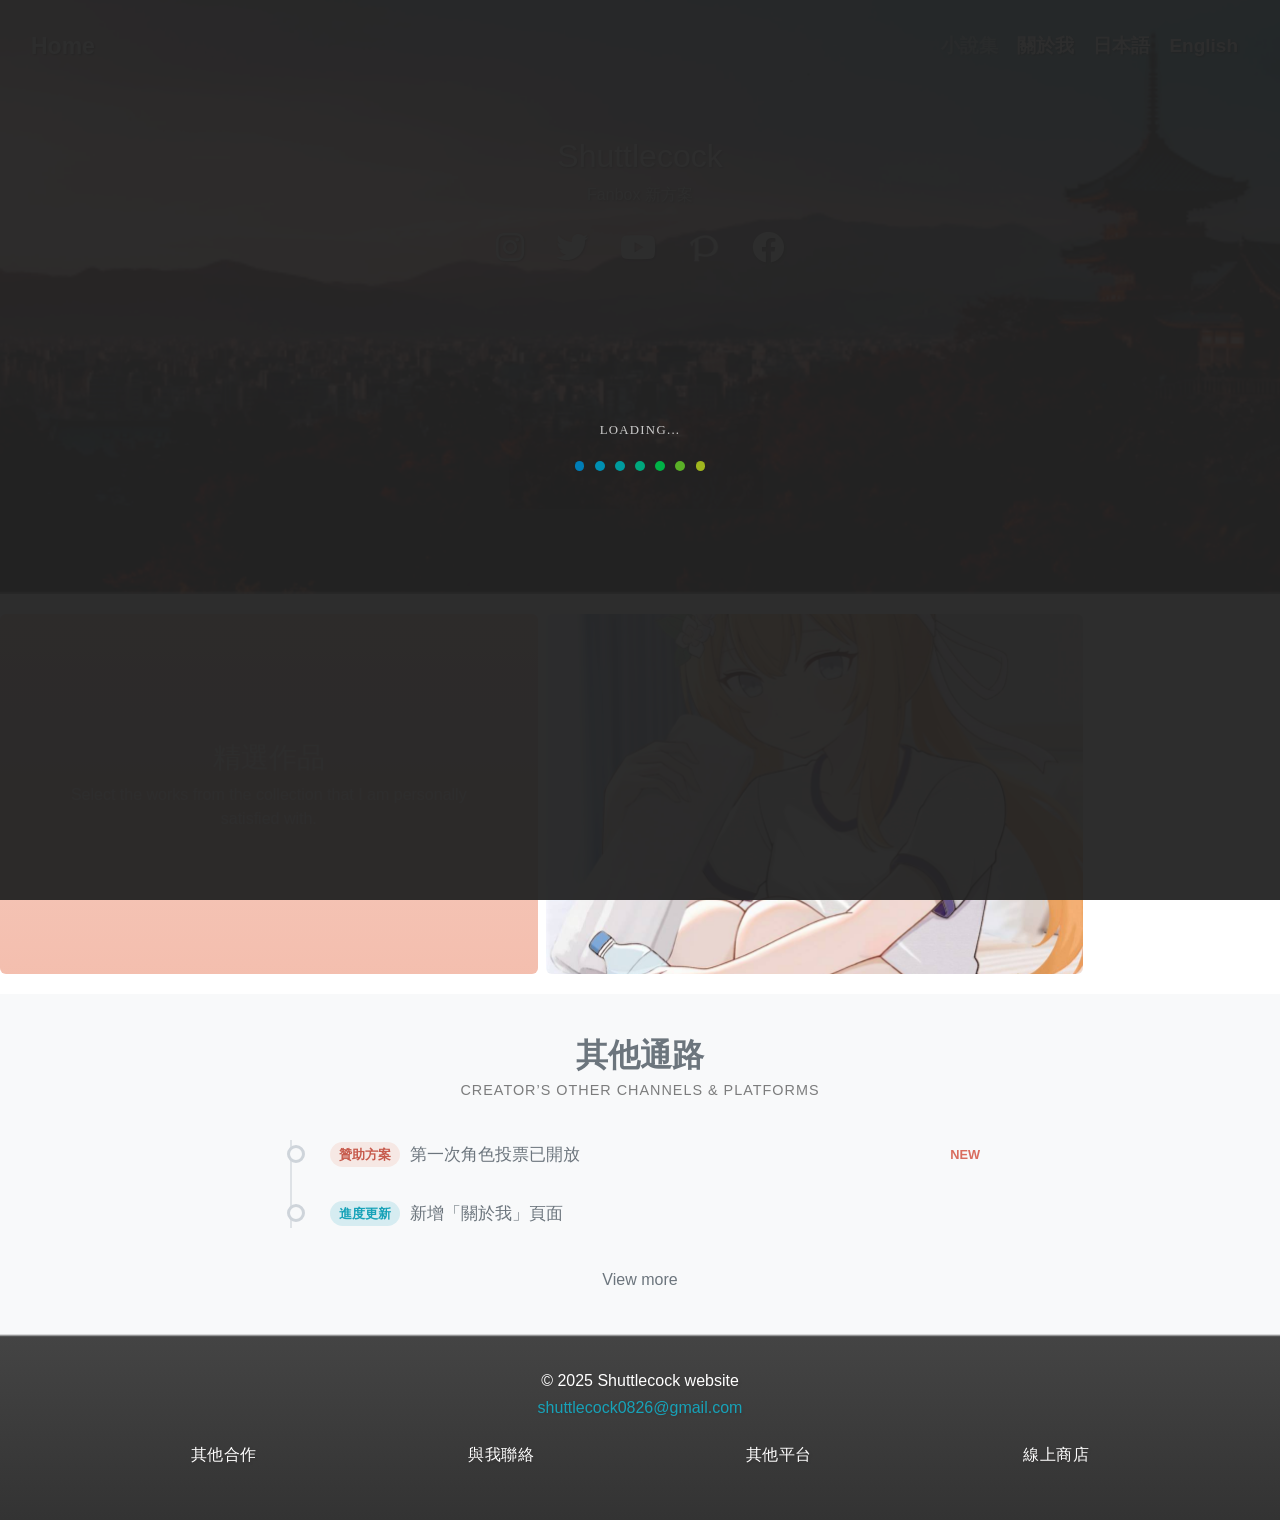
==== commit 21579a5c: "Update index.html" ====
--- a/index.html
+++ b/index.html
@@ -342,12 +342,12 @@
           <p>Blue Archive</p>
         </div>
       </div>
-      <div class="banner" style="background-image: url('images/screenshot2.png');">
+      <!-- <div class="banner" style="background-image: url('images/screenshot2.png');">
         <div class="info-overlay">
           <h5>リリス</h5>
           <p>Fate/GrandOrder</p>
         </div>
-      </div>
+      </div> -->
     </div>
 
     <script>
@@ -654,3 +654,4 @@
 
 </html>
 
+
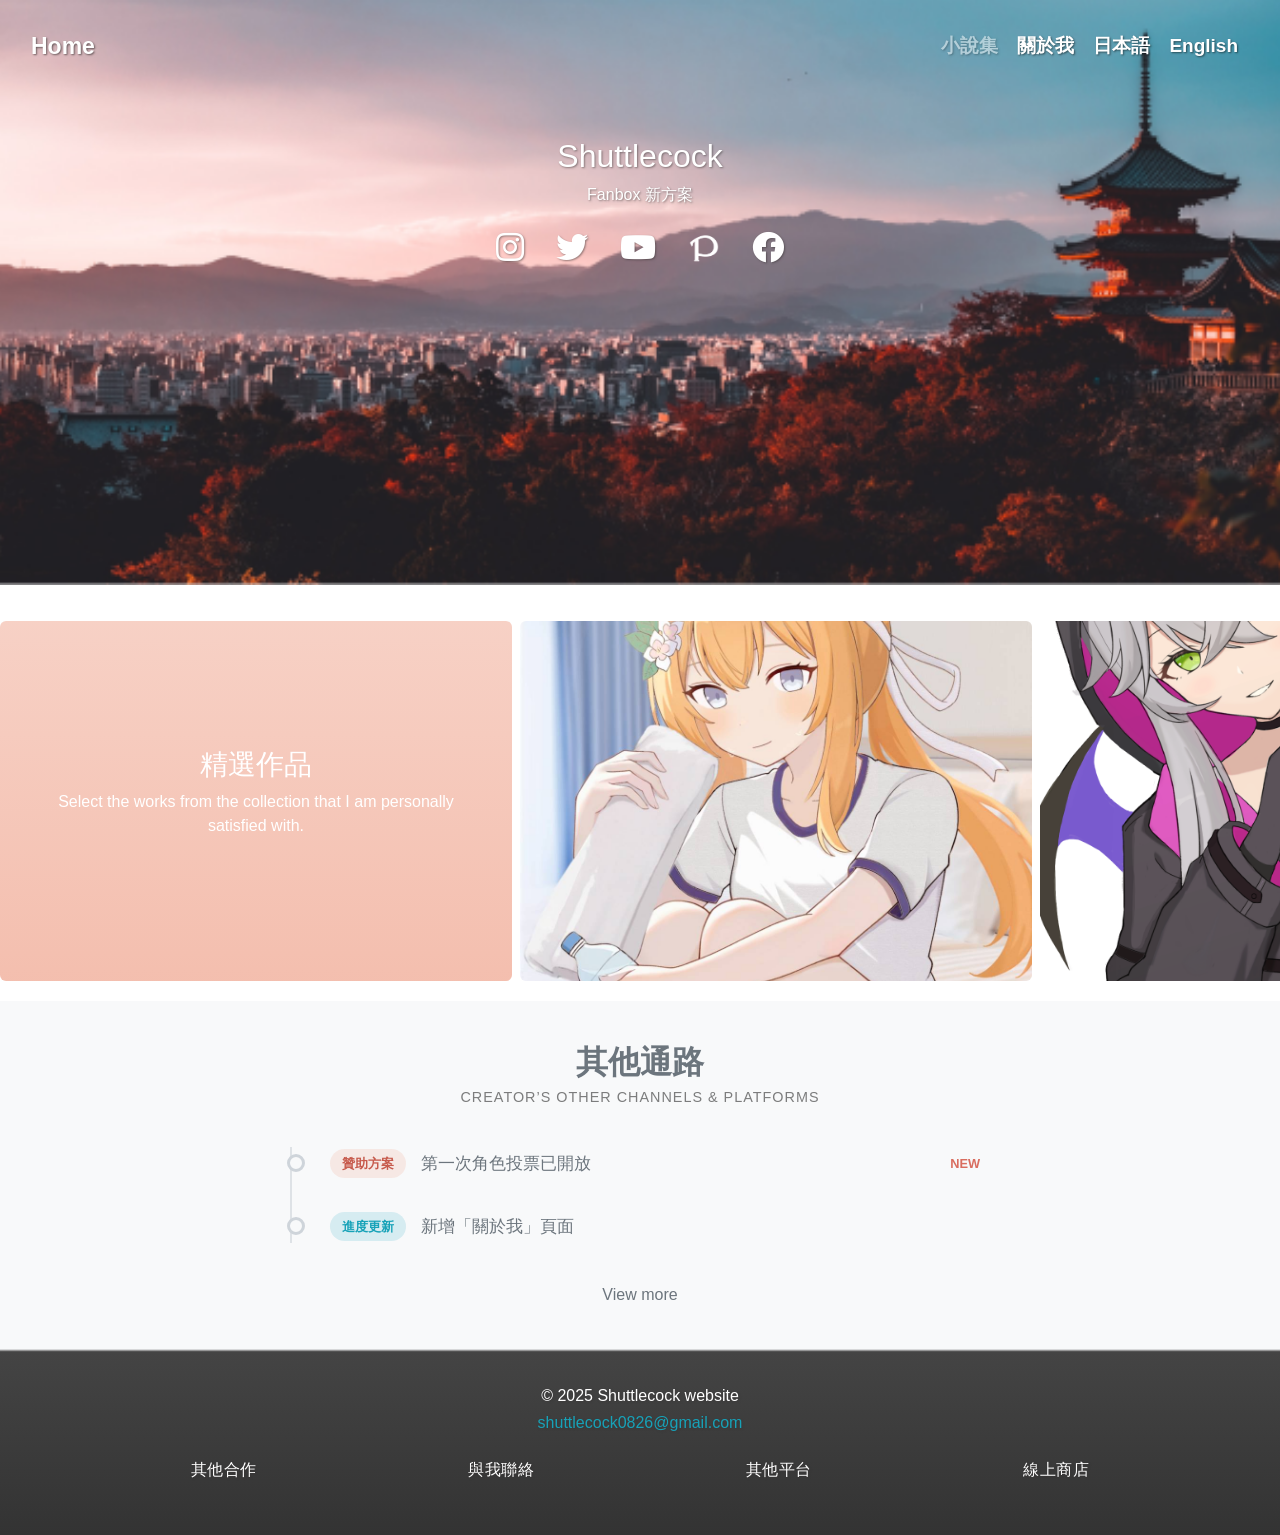
==== commit dc3c8ca3: "12/21" ====
--- a/index.html
+++ b/index.html
@@ -5,303 +5,27 @@
   <meta charset="UTF-8">
   <meta name="viewport" content="width=device-width, initial-scale=1.0">
   <title>Shuttlecock art</title>
-  <link rel="stylesheet" href="styles.css">
+  
+  <link rel="stylesheet" href="css/styles.css">
+  <link rel="stylesheet" href="css/home.css">
+
   <link href="https://stackpath.bootstrapcdn.com/bootstrap/4.5.2/css/bootstrap.min.css" rel="stylesheet">
   <link rel="stylesheet" href="https://cdnjs.cloudflare.com/ajax/libs/font-awesome/5.15.3/css/all.min.css">
-  <link rel="preload" href="images/image.png" as="image">
-
-  <style>
-    /* Your Original CSS for loading and fade-in */
-    #loading-overlay {
-      position: fixed;
-      top: 0;
-      left: 0;
-      width: 100%;
-      height: 100%;
-      background: rgba(34, 34, 34, 0.95);
-      display: flex;
-      /* Kept flex for centering, as per original */
-      justify-content: center;
-      align-items: center;
-      z-index: 9999;
-      /* visibility: visible; /* JS handles this now */
-    }
-
-    .loading {
-      text-align: center;
-    }
-
-    .loading h2 {
-      color: #ccc;
-      margin: 0 0 15px 0;
-      /* Added bottom margin based on visual from previous step */
-      font: 0.8em verdana;
-      text-transform: uppercase;
-      letter-spacing: 0.1em;
-    }
-
-    .loading span {
-      display: inline-block;
-      vertical-align: middle;
-      width: 0.6em;
-      height: 0.6em;
-      margin: 0.19em;
-      background: #007DB6;
-      border-radius: 0.6em;
-      animation: loading 1s infinite alternate;
-    }
-
-    .loading span:nth-of-type(2) {
-      background: #008FB2;
-      animation-delay: 0.2s;
-    }
-
-    .loading span:nth-of-type(3) {
-      background: #009B9E;
-      animation-delay: 0.4s;
-    }
-
-    .loading span:nth-of-type(4) {
-      background: #00A77D;
-      animation-delay: 0.6s;
-    }
-
-    .loading span:nth-of-type(5) {
-      background: #00B247;
-      animation-delay: 0.8s;
-    }
-
-    .loading span:nth-of-type(6) {
-      background: #5AB027;
-      animation-delay: 1.0s;
-    }
-
-    .loading span:nth-of-type(7) {
-      background: #A0B61E;
-      animation-delay: 1.2s;
-    }
-
-    @keyframes loading {
-      0% {
-        opacity: 0;
-      }
-
-      100% {
-        opacity: 1;
-      }
-    }
-
-
-    .fade-in {
-      opacity: 0;
-      transform: translateY(20px);
-      transition: opacity 0.9s ease-out, transform 0.9s ease-out;
-    }
-
-    .fade-in-triggered {
-      opacity: 1 !important;
-      transform: translateY(0) !important;
-    }
-
-    /* Added for navbar toggler icon based on your original HTML structure, if Bootstrap defaults aren't sufficient */
-    .navbar-toggler-icon {
-      /* If you have custom styling for the toggler, ensure it's in styles.css or here */
-      /* Example: Bootstrap's default might need help on some backgrounds */
-      /* background-image: url("data:image/svg+xml,%3csvg xmlns='http://www.w3.org/2000/svg' width='30' height='30' viewBox='0 0 30 30'%3e%3cpath stroke='rgba(255, 255, 255, 0.5)' stroke-linecap='round' stroke-miterlimit='10' stroke-width='2' d='M4 7h22M4 15h22M4 23h22'/%3e%3c/svg%3e"); */
-    }
-
-    .pixiv-icon {
-      /* Style for your Pixiv icon if not in styles.css */
-      width: 28px;
-      /* Or your preferred size */
-      height: 28px;
-      vertical-align: middle;
-      /* Align with other icons */
-    }
-
-    /* --- ENHANCED HORIZONTAL GALLERY STYLES (維持原有尺寸版) --- */
-
-    #my-works {
-      padding: 0rem 0;
-      /* 稍微增加上下留白，讓放大的卡片有空間 */
-      overflow: hidden;
-      /* 隱藏區塊本身可能出現的滾動條 */
-    }
-
-    .horizontal-banners {
-      display: flex;
-      /* 啟用橫向滾動 */
-      overflow-x: auto;
-      /* 啟用 X 軸的強制滾動吸附 */
-      scroll-snap-type: x mandatory;
-      /* 讓滑鼠可以顯示為「抓取」手勢 */
-      cursor: grab;
-      padding: 20px 0;
-      /* 增加垂直內距，讓 hover 放大效果更好看 */
-      margin: 0;
-      /* 為了美觀，隱藏滾動條 */
-      scrollbar-width: none;
-      /* Firefox */
-      -ms-overflow-style: none;
-      /* IE and Edge */
-    }
-
-    .horizontal-banners::-webkit-scrollbar {
-      display: none;
-      /* Chrome, Safari, and Opera */
-    }
-
-    /* 當使用者拖曳時，改變滑鼠手勢 */
-    .horizontal-banners.dragging {
-      cursor: grabbing;
-      scroll-snap-type: none;
-      /* 拖曳時暫時取消吸附，滾動更流暢 */
-    }
-
-    .banner {
-      /* **保留您原有的尺寸設定** */
-      flex: 0 0 42%;
-      height: 360px;
-      margin-right: 12px;
-      /* 稍微調整間距 */
-
-      /* 讓每個 banner 在滾動時對齊中央 */
-      scroll-snap-align: center;
-
-      /* 其他既有樣式 */
-      background-size: cover;
-      background-position: center;
-      position: relative;
-      border-radius: 6px;
-
-      /* 為新的懸浮效果加入平滑過渡動畫 */
-      transition: transform 0.35s ease, filter 0.35s ease;
-    }
-
-    /* 當滑鼠移入整個畫廊區域時，讓所有 banner 先稍微縮小並變暗 */
-    .horizontal-banners:hover .banner {
-      filter: brightness(0.65) saturate(0.9);
-      transform: scale(0.96);
-    }
-
-    /* 當滑鼠懸停在特定 banner 上時，使其突出顯示 */
-    .horizontal-banners .banner:hover {
-      filter: brightness(1) saturate(1);
-      transform: scale(1.04);
-      /* 放大效果 */
-      z-index: 10;
-      /* 確保放大的圖片在最上層，不會被旁邊的圖片遮擋 */
-    }
-
-    /* 確保您的 intro-banner 和 info-overlay 樣式不受影響 */
-    .intro-banner {
-      /* 您的 .intro-banner 樣式可以保留 */
-    }
-
-    .info-overlay {
-      /* 您的 .info-overlay 樣式可以保留 */
-      /* 新增 pointer-events: none 避免遮擋 hover 效果，除非 overlay 內有連結 */
-      /* pointer-events: none; */
-    }
-
-    /* 如果 overlay 內有連結，需要讓它可點擊 */
-    .banner:hover .info-overlay {
-      opacity: 1;
-      transform: translateY(0);
-      pointer-events: auto;
-      /* 在 hover 時恢復點擊 */
-    }
-
-
-    /* ---  最簡潔的邊框閃爍提示 --- */
-
-    /* 1. 定義一個簡單的邊框閃爍動畫 */
-    /* @keyframes flash-border {
-      50% {
-        border-color: rgba(255, 251, 249, 0.9);
-      }
-    } */
-
-    /* 2. 將動畫應用到按鈕上 */
-    /* .hero-section .navbar-toggler {
-      border: 2px solid transparent;
-
-      animation: flash-border 3.5s infinite;
-
-      background-color: transparent !important;
-      box-shadow: none !important;
-      outline: none !important;
-    } */
-  </style>
+  
+  <link rel="preload" href="assets/images/image.png" as="image">
 </head>
-
-
 
 <body>
 
-  <div id="loading-overlay">
-    <div class="loading">
-      <h2 id="loading-text">LOADING...</h2>
-      <span></span>
-      <span></span>
-      <span></span>
-      <span></span>
-      <span></span>
-      <span></span>
-      <span></span>
-    </div>
-  </div>
-
-  <header class="hero-section" id="slideshow" style="background-image: url('images/image.png');">
-    <nav class="navbar navbar-expand-lg navbar-light">
-      <div class="container-fluid">
-        <a id="nav-brand-home" class="navbar-brand text-white" href="index.html">Home</a>
-        <button class="navbar-toggler" type="button" data-toggle="collapse" data-target="#navbarNav"
-          aria-controls="navbarNav" aria-expanded="false" aria-label="Toggle navigation">
-          <span class="navbar-toggler-icon"></span>
-        </button>
-        <div class="collapse navbar-collapse" id="navbarNav">
-          <ul class="navbar-nav ml-auto">
-            <li class="nav-item">
-              <a id="nav-link-novels" class="nav-link text-white disabled" href="novels.html">小說集</a>
-            </li>
-            <li class="nav-item">
-              <a id="nav-link-about" class="nav-link text-white" href="about.html" tabindex="-1"
-                aria-disabled="true">關於我</a>
-            </li>
-
-            <!--        <li class="nav-item">
-              <a class="nav-link text-white language-option" href="#" data-lang="zh">中文</a>
-            </li> -->
-            <li class="nav-item">
-              <a class="nav-link text-white language-option" href="#" data-lang="jp">日本語</a>
-            </li>
-            <li class="nav-item">
-              <a class="nav-link text-white language-option" href="#" data-lang="en">English</a>
-            </li>
-          </ul>
-        </div>
-      </div>
-    </nav>
-
+  <header class="hero-section" id="slideshow" style="background-image: url('assets/images/image.png');">
+    
     <div class="hero-content text-center text-white">
       <h2 id="hero-title">Shuttlecock</h2>
       <p class="announcement-subtitle">
         <span class="icon-broadcast"></span>
         <span id="announcement-text"></span>
       </p>
-
     </div>
-
-    <script>
-      function updateProgress(current, total) {
-        const percent = (current / total) * 100;
-        if (document.getElementById('myProgressBar')) {
-          document.getElementById('myProgressBar').style.width = percent + "%";
-        }
-      }
-      updateProgress(1, 100); // Your original example
-    </script>
 
     <div class="social-icons text-center mt-4 fade-in-container" id="social-icons">
       <a href="https://www.instagram.com/shuttlecock_art/" target="_blank" class="text-white mx-3 fade-in">
@@ -314,7 +38,7 @@
         <i class="fab fa-youtube fa-2x"></i>
       </a>
       <a href="https://www.pixiv.net/users/102745883" target="_blank" class="text-white mx-3 fade-in">
-        <img src="images/pixiv-icon.png" alt="Pixiv" class="pixiv-icon">
+        <img src="assets/images/pixiv-icon.png" alt="Pixiv" class="pixiv-icon">
       </a>
       <a href="https://www.facebook.com/profile.php?id=100034321654632&locale=zh_TW" target="_blank"
         class="text-white mx-3 fade-in">
@@ -325,7 +49,7 @@
 
   <section id="my-works">
     <div class="horizontal-banners" id="banner-container">
-      <div class="banner intro-banner" style="background-image: url('images/intro-bg.jpg');">
+      <div class="banner intro-banner" style="background-image: url('assets/images/intro-bg.jpg');">
         <div class="intro-text">
           <h3 id="intro-title">精選作品</h3>
           <p id="intro-desc">Select the works from the collection that I am personally satisfied with.</p>
@@ -336,94 +60,23 @@
           </a>
         </div>
       </div>
-      <div class="banner" style="background-image: url('images/screenshot1.png');">
+      <div class="banner" style="background-image: url('assets/images/screenshot1.png');">
         <div class="info-overlay">
           <h5>伊落マリー</h5>
           <p>Blue Archive</p>
         </div>
       </div>
-      <!-- <div class="banner" style="background-image: url('images/screenshot2.png');">
+            <div class="banner" style="background-image: url('assets/images/リリス新版.png');">
         <div class="info-overlay">
           <h5>リリス</h5>
-          <p>Fate/GrandOrder</p>
-        </div>
-      </div> -->
-    </div>
-
-    <script>
-      const bannerContainer = document.getElementById('banner-container');
-      const leftArrow = document.getElementById('arrow-left'); // Element not in HTML
-      const rightArrow = document.getElementById('arrow-right'); // Element not in HTML
-      const scrollStep = 500;
-      // const autoInterval = 3000; // autoInterval was not defined in your original snippet here.
-      // If you need auto-sliding, define it. Example: const autoInterval = 4000;
-
-      if (bannerContainer) { // Check if container exists
-        if (leftArrow) {
-          leftArrow.addEventListener('click', () => {
-            bannerContainer.scrollBy({ left: -scrollStep, behavior: 'smooth' });
-            if (typeof autoSlide !== 'undefined') clearInterval(autoSlide); // Clear if autoSlide is running
-          });
-        }
-        if (rightArrow) {
-          rightArrow.addEventListener('click', () => {
-            bannerContainer.scrollBy({ left: scrollStep, behavior: 'smooth' });
-            if (typeof autoSlide !== 'undefined') clearInterval(autoSlide); // Clear if autoSlide is running
-          });
-        }
-
-        // Example of how autoSlide might have been intended, if autoInterval is defined:
-        /*
-        if (typeof autoInterval !== 'undefined') {
-            let autoSlide = setInterval(() => {
-                if (bannerContainer.scrollLeft + bannerContainer.clientWidth >= bannerContainer.scrollWidth -1) {
-                    bannerContainer.scrollTo({ left: 0, behavior: 'smooth' });
-                } else {
-                    bannerContainer.scrollBy({ left: scrollStep, behavior: 'smooth'});
-                }
-            }, autoInterval);
-
-            [bannerContainer, leftArrow, rightArrow].forEach(elem => {
-                if (elem) { // Check if arrow elements exist
-                    elem.addEventListener('click', () => { // Also clear on manual arrow click
-                        clearInterval(autoSlide);
-                    });
-                    elem.addEventListener('wheel', () => clearInterval(autoSlide), { once: true }); // Clear on scroll/touch
-                    elem.addEventListener('touchstart', () => clearInterval(autoSlide), { once: true });
-                }
-            });
-        }
-        */
-      }
-    </script>
-  </section>
-
-  <!-- <section id="products" class="product-list fade-in">
-    <div class="container">
-      <h3 id="products-other-channels-heading" class="text-muted">其他通路</h3>
-      <h6 id="products-subtitle" class="text-black-50">Creator’s Other Channels & Platforms</h6>
-      <p></p>
-      <div class="product-item fade-in">
-        <img src="images/2726.jpg" alt="Product Image" class="product-img">
-        <div class="product-info">
-          <h5 id="product-item-title-1">第一次角色投票已開放</h5>
-          <p id="product-item-desc-1">請創作者喝杯咖啡 (｡・ω・｡)</p>
-          <a id="product-item-button-1" href="https://kevin0826.fanbox.cc/" class="btn btn-outline-info">查看詳情</a>
-        </div>
-      </div>
-      <div class="product-item fade-in">
-        <img src="images/祥1.jpg" alt="Product Image" class="product-img">
-        <div class="product-info">
-          <h5 id="product-item-title-2">進度更新</h5>
-          <p id="product-item-desc-2">新增"關於我"頁面</p>
-          <a id="product-item-button-2" href="about.html" class="btn btn-outline-info">點擊前往</a>
+          <p>FGO</p>
         </div>
       </div>
     </div>
-  </section> -->
+  </section>
 
   <section id="products" class="news-list-section fade-in">
-    <div class="section-bg" style="background-image: url('images/image.png');"></div>
+    <div class="section-bg" style="background-image: url('assets/images/image.png');"></div>
     <div class="section-overlay"></div>
 
     <div class="container">
@@ -443,7 +96,6 @@
           <span id="news-tag-update" class="news-tag tag-update">進度更新</span>
           <span id="news-title-2" class="news-title">新增「關於我」頁面</span>
         </a>
-
       </div>
 
       <div class="view-more-container">
@@ -457,201 +109,12 @@
 
   <div class="section-divider gradient-fade"></div>
 
-
-  <footer class="footer bg-dark text-white text-center py-10">
-    <div class="container">
-      <h6 id="footer-copyright">© 2025 Shuttlecock website</h6>
-      <h6 class="text-info">shuttlecock0826@gmail.com</h6>
-      <p></p>
-      <div class="row">
-        <div class="col-6 col-md-3">
-          <a id="footer-link-other-collab" href="mailto:shuttlecock0826@gmail.com"
-            class="text-white footer-link">其他合作</a>
-        </div>
-        <div class="col-6 col-md-3">
-          <a id="footer-link-contact-me" href="mailto:shuttlecock0826@gmail.com" class="text-white footer-link">與我聯絡</a>
-        </div>
-        <div class="col-6 col-md-3">
-          <a id="footer-link-other-platforms" href="https://kevin0826.fanbox.cc/plans"
-            class="text-white footer-link">其他平台</a>
-        </div>
-        <div class="col-6 col-md-3">
-          <a id="footer-link-online-shop" href="https://shopee.com/your-shop-link"
-            class="text-white footer-link">線上商店</a>
-        </div>
-      </div>
-    </div>
-  </footer>
-
   <script src="https://code.jquery.com/jquery-3.5.1.min.js"></script>
   <script src="https://cdn.jsdelivr.net/npm/@popperjs/core@2.5.4/dist/umd/popper.min.js"></script>
   <script src="https://stackpath.bootstrapcdn.com/bootstrap/4.5.2/js/bootstrap.min.js"></script>
 
-  <script>
-    $(document).ready(function () {
-
-      // ===================================================================
-      // 1. 全域變數與函式定義
-      // ===================================================================
-
-      var announcements = [];
-      var textElement = $('#announcement-text');
-      var textArrayIndex = 0;
-      var charIndex = 0;
-      var typewriterTimeouts = [];
-      var currentLanguage = '';
-
-      /**
-       * 語言翻譯應用函式 (您的原始碼，已整合打字機翻譯)
-       */
-      function applyLanguage(lang) {
-        let translations = {
-          zh: {
-            "nav-brand-home": "Home", "nav-link-novels": "小說集", "nav-link-about": "關於我", "hero-title": "Shuttlecock", "hero-progress-label": "目前進度", "intro-title": "精選作品", "intro-desc": "Select the works from the collection that I am personally satisfied with.", "intro-banner-more": "更多", "products-other-channels-heading": "其他通路", "products-subtitle": "Creator’s Other Channels & Platforms", "footer-copyright": "© 2025 Shuttlecock website", "footer-link-other-collab": "其他合作", "footer-link-contact-me": "與我聯絡", "footer-link-other-platforms": "其他平台", "footer-link-online-shop": "線上商店", "news-tag-support": "贊助方案", "news-title-1": "第一次角色投票已開放", "news-badge-1": "NEW", "news-tag-update": "進度更新", "news-title-2": "新增「關於我」頁面",
-            "hero_announcements": ["Fanbox 新方案已開放！", "追蹤我的IG來獲取最新消息！",]
-          },
-          jp: {
-            "nav-brand-home": "ホーム", "nav-link-novels": "小説集", "nav-link-about": "私について", "hero-title": "シャトルコック", "hero-progress-label": "現在の進捗", "intro-title": "特選作品", "intro-desc": "私が個人的に満足しているコレクションから作品を選んでください。", "intro-banner-more": "もっと見る", "products-other-channels-heading": "他のチャネル", "products-subtitle": "クリエーターの他のチャンネル＆プラットフォーム", "footer-copyright": "© 2025 Shuttlecock ウェブサイト", "footer-link-other-collab": "他の協力", "footer-link-contact-me": "お問い合わせ", "footer-link-other-platforms": "他のプラットフォーム", "footer-link-online-shop": "オンラインショップ", "news-tag-support": "スポンサープラン", "news-title-1": "第一回キャラクター人気投票開催中", "news-badge-1": "NEW", "news-tag-update": "進捗更新", "news-title-2": "「私について」ページを追加",
-            "hero_announcements": ["Fanboxで新しいプランが公開されました！", "インスタをフォローして最新情報をゲット！", ]
-          },
-          en: {
-            "nav-brand-home": "Home", "nav-link-novels": "Novels", "nav-link-about": "About Me", "hero-title": "Shuttlecock", "hero-progress-label": "Current Progress", "intro-title": "Featured Works", "intro-desc": "Select the works from the collection that I am personally satisfied with.", "intro-banner-more": "More", "products-other-channels-heading": "Other Channels", "products-subtitle": "Creator’s Other Channels & Platforms", "footer-copyright": "© 2025 Shuttlecock website", "footer-link-other-collab": "Other Collaboration", "footer-link-contact-me": "Contact Me", "footer-link-other-platforms": "Other Platforms", "footer-link-online-shop": "Online Shop", "news-tag-support": "Sponsorship", "news-title-1": "First Character Poll Now Open", "news-badge-1": "NEW", "news-tag-update": "Update", "news-title-2": "Added \"About Me\" Page",
-            "hero_announcements": ["New Fanbox plan now available!", "Follow my IG for the latest updates!", ]
-          }
-        };
-
-        let t_data = translations[lang] || translations['zh'];
-        if (t_data) {
-          if (t_data.hero_announcements) { announcements = t_data.hero_announcements; }
-          for (const id in t_data) {
-            if (typeof t_data[id] === 'string' && $('#' + id).length) {
-              $('#' + id).text(t_data[id]);
-            }
-          }
-          $('html').attr('lang', lang === 'zh' ? 'zh-Hant' : lang);
-        }
-      }
-
-      // --- 打字機函式 (您的原始碼) ---
-      function type() {
-        if (!announcements || announcements.length === 0 || !announcements[textArrayIndex]) return;
-        if (charIndex < announcements[textArrayIndex].length) {
-          textElement.append(announcements[textArrayIndex].charAt(charIndex));
-          charIndex++;
-          typewriterTimeouts.push(setTimeout(type, 120));
-        } else {
-          typewriterTimeouts.push(setTimeout(erase, 3000));
-        }
-      }
-      function erase() {
-        if (charIndex > 0) {
-          textElement.html(textElement.html().slice(0, -1));
-          charIndex--;
-          typewriterTimeouts.push(setTimeout(erase, 60));
-        } else {
-          textArrayIndex = (textArrayIndex + 1) % announcements.length;
-          typewriterTimeouts.push(setTimeout(type, 500));
-        }
-      }
-
-      // --- 淡入效果函式 (您的原始碼) ---
-      function triggerFadeIn() {
-        $('.fade-in').each(function () {
-          if (!$(this).hasClass('fade-in-triggered')) {
-            var elementTop = $(this).offset().top;
-            var viewportBottom = $(window).scrollTop() + $(window).height();
-            if (elementTop < viewportBottom - 50) {
-              $(this).addClass('fade-in-triggered');
-            }
-          }
-        });
-      }
-      function applyInitialStaggeredFadeIn() {
-        $('.fade-in').each(function (index) {
-          const $el = $(this);
-          if (!$el.hasClass('fade-in-triggered')) {
-            setTimeout(function () {
-              $el.addClass('fade-in-triggered');
-            }, index * 1500);
-          }
-        });
-      }
-
-      // ===================================================================
-      // 2. 頁面初始化與事件監聽 (您的原始邏輯)
-      // ===================================================================
-
-      // --- 初始設定 ---
-      if (performance.navigation.type === performance.navigation.TYPE_RELOAD) {
-        localStorage.removeItem('language');
-      }
-      currentLanguage = localStorage.getItem('language') || 'zh';
-      applyLanguage(currentLanguage);
-
-      // --- 事件監聽 ---
-      $('#navbarNav').on('show.bs.collapse', () => $('#social-icons').hide());
-      $('#navbarNav').on('hidden.bs.collapse', () => $('#social-icons').show());
-      $(window).on('scroll', triggerFadeIn);
-
-      // 語言切換按鈕 (保留您原本的無刷新流程，並整合打字機重置)
-      $('.language-option').click(function (e) {
-        e.preventDefault();
-        var lang = $(this).data('lang');
-        if (lang === currentLanguage) return;
-
-        $('#loading-overlay').css('visibility', 'visible').fadeIn(100);
-
-        setTimeout(function () {
-          localStorage.setItem('language', lang);
-          currentLanguage = lang;
-
-          // 在更新文字前，先清除舊的打字機動畫
-          typewriterTimeouts.forEach(clearTimeout);
-          typewriterTimeouts = [];
-          textElement.html('');
-          charIndex = 0;
-          textArrayIndex = 0;
-
-          // 應用新語言 (這會更新靜態文字和打字機的 announcements 陣列)
-          applyLanguage(lang);
-
-          // 用新的內容，重新啟動打字機
-          if (textElement.length) {
-            type();
-          }
-
-          $('#navbarNav').collapse('hide');
-
-          // 【您的淡入效果重置邏輯，完整保留】
-          $('.fade-in').removeClass('fade-in-triggered').css('opacity', 0);
-          applyInitialStaggeredFadeIn();
-          triggerFadeIn();
-
-          setTimeout(function () {
-            $('#loading-overlay').fadeOut(300);
-          }, 500);
-        }, 500);
-      });
-
-      // --- 頁面最終啟動 ---
-      setTimeout(function () {
-        $('#loading-overlay').fadeOut(300);
-      }, 1500);
-
-      applyInitialStaggeredFadeIn();
-      setTimeout(triggerFadeIn, 250);
-
-      if (textElement.length) {
-        type();
-      }
-
-    });
-  </script>
-
-
+  <script src="js/components.js"></script>
+  <script src="js/home.js"></script>
 
 </body>
-
-</html>
-
-
+</html>
--- a/css/styles.css
+++ b/css/styles.css
@@ -0,0 +1,303 @@
+/* ==========================================================================
+   1. 基礎設定 (Body, Reset, Typography)
+   設定網站的「地基」，包含背景色、預設字體和排版間距。
+   ========================================================================== */
+body {
+    font-family: 'Arial', sans-serif; /* [調整字體] 全站預設字型，若無 Arial 則用無襯線體 */
+    line-height: 1.6;  /* [調整行高] 設定文字行距，1.6 代表字體大小的 1.6 倍，便於閱讀 */
+    margin: 0;         /* [重置] 清除瀏覽器預設邊距 */
+    padding: 0;        /* [重置] 清除瀏覽器預設內距 */
+    background: #333;  /* [調整背景] 全站預設背景色 (深灰色) */
+    color: #333;       /* [調整文字] 全站預設文字顏色 (深灰色，但在深背景上通常會被覆寫為白色) */
+}
+
+/* 內容容器 */
+.container {
+    padding: 2rem 0; /* [調整內距] 上下留 2rem (約32px) 的空間，左右不留 */
+}
+
+/* 容器內的標題對齊 */
+.container h3, .container h6 {
+    text-align: center; /* [調整對齊] 強制標題置中 */
+}
+
+/* 主內容標題 */
+main h1 {
+    margin-bottom: 1rem; /* [調整間距] 標題與下方內容的距離 */
+}
+
+/* 主內容段落 */
+main p {
+    font-size: 1.25rem; /* [調整字號] 預設段落文字大小 (約20px) */
+}
+
+/* ==========================================================================
+   2. 導覽列 (Navbar) - 完整繼承你的細節
+   控制頂部選單的外觀、間距與按鈕狀態。
+   ========================================================================== */
+header {
+    background: #333;     /* [調整 Header 背景] 深灰色 */
+    color: #333131;       /* [調整文字顏色] 深色 */
+    padding: 1rem 0;      /* [調整高度] 上下內距 */
+}
+
+/* Logo 圖片限制 */
+header .logo {
+    max-width: 150px; /* [調整 Logo 大小] 寬度不超過 150px */
+    height: auto;     /* 高度等比縮放，防止變形 */
+}
+
+/* 導覽列間距設定 (注意權重) */
+.navbar {
+    margin-bottom: 30px; /* 基礎設定：距離下方內容 30px */
+}
+nav.navbar {
+    margin-bottom: 60px; /* [最終生效] 權重較高，將距離增加到 60px */
+}
+
+/* 導覽連結與品牌名稱樣式 */
+.navbar .nav-link,
+.navbar .navbar-brand {
+    color: #000000;       /* [調整連結顏色] 純黑色 */
+    font-weight: bold;    /* [調整粗細] 粗體 */
+    text-shadow: 1px 1px 2px rgba(0, 0, 0, 0.5); /* [調整陰影] 文字陰影增加立體感 */
+}
+
+/* 品牌名稱 (左上角) 特殊設定 */
+.navbar .navbar-brand {
+    font-size: 23px; /* [調整字號] 品牌名稱大小 */
+}
+
+/* 選單連結 (右側項目) 特殊設定 */
+.navbar .nav-link {
+    font-size: 19px;      /* [調整字號] 選單文字大小 */
+    text-align: right;    /* [調整對齊] 文字靠右對齊 */
+}
+
+/* 選單項目間距 */
+.navbar .nav-item {
+    margin-right: 3px; /* [調整間距] 每個選項之間留 3px */
+}
+
+/* 禁用狀態的連結 (如小說集) */
+.nav-link.disabled {
+    pointer-events: none; /* 禁止滑鼠點擊 */
+    opacity: 0.5;         /* [調整透明度] 變半透明，顯示為不可用 */
+    cursor: not-allowed;  /* 滑鼠游標變成禁止符號 */
+}
+
+/* 手機版漢堡選單按鈕 (Toggler) 狀態清除 */
+.navbar-toggler:focus,
+.navbar-toggler:active {
+    outline: none;    /* 移除點擊時的藍色外框 */
+    box-shadow: none; /* 移除陰影 */
+}
+.navbar-toggler:hover {
+    background-color: transparent; /* 滑鼠移上去時不變色 */
+}
+
+/* ==========================================================================
+   3. 頁尾 (Footer)
+   頁面最底部的版權資訊區塊。
+   ========================================================================== */
+footer {
+    /* [調整背景] 使用由下往上的漸層 (深灰 -> 稍淺灰) */
+    background: linear-gradient(to top, #333333, #444444);
+    color: white;        /* 文字白色 */
+    text-align: center;  /* 內容置中 */
+    padding: 2px 0;      /* [調整高度] 極小的上下內距 */
+}
+
+/* 頁尾連結 */
+footer .footer-link {
+    display: block;      /* 讓連結佔據整行 (方便手機點擊) */
+    margin: 0;           /* 清除邊距 */
+    padding: 6px 0;      /* [調整點擊範圍] 增加上下點擊區域 */
+    font-size: 16px;     /* [調整字號] */
+    font-weight: 500;    /* 字重中等 */
+    letter-spacing: 0.5px; /* 字距微調 */
+    line-height: 1.6;    /* 行高 */
+    font-family: 'Helvetica Neue', Arial, sans-serif; /* 專用字體 */
+    color: white;        /* 強制白色 */
+}
+
+/* 頁尾普通段落 */
+footer p {
+    margin-bottom: 19px; /* [調整間距] 與下方元素的距離 */
+    font-size: 14px;     /* 較小的字號 */
+    font-family: 'Helvetica Neue', Arial, sans-serif;
+    letter-spacing: 0.4px;
+}
+
+/* 頁尾排版修正 */
+footer .row {
+    margin: 0; padding: 0;
+    margin-bottom: 3px; /* [調整間距] 行與行之間的距離 */
+}
+
+footer .row a {
+    display: block;
+    margin-bottom: 9px; /* 連結下方的距離 */
+}
+
+/* 手機版 RWD 調整 */
+@media (max-width: 868px) {
+    footer .row {
+        margin-bottom: 0px; /* 在手機上移除行距，讓版面更緊湊 */
+    }
+}
+
+/* ==========================================================================
+   4. 通用元件 (Card, Button, Popup, Fade-in, About)
+   全站通用的 UI 元件樣式。
+   ========================================================================== */
+/* 白色文字工具類 */
+.text-white {
+    color: white;
+    text-shadow: 1px 1px 2px rgba(56, 52, 52, 0.5); /* 增加文字可讀性陰影 */
+}
+
+/* 通用卡片設定 */
+.card {
+    border-radius: 8px; /* [調整圓角] */
+    /* 設定變形與陰影的動畫時間 0.3秒 */
+    transition: transform 0.3s ease, box-shadow 0.3s ease;
+    overflow: hidden;   /* 內容超出隱藏 */
+}
+
+/* 卡片懸浮 (Hover) 特效 */
+.card:hover {
+    transform: translateY(-10px); /* [調整浮動] 向上浮起 10px */
+    box-shadow: 0 6px 12px rgba(0, 0, 0, 0.2); /* [調整陰影] 產生懸浮陰影 */
+}
+
+/* 卡片圖片 */
+.card-img-top {
+    width: 100%;      /* 寬度填滿 */
+    height: 250px;    /* [調整圖片高度] 固定高度 */
+    object-fit: cover; /* 裁切圖片以填滿空間，不變形 */
+}
+
+/* 捲動按鈕 (ScrollBtn) */
+#scrollBtn {
+    background-color: transparent; /* 透明背景 */
+    border: 2px solid rgba(255, 255, 255, 0.8); /* [調整邊框] 半透明白框 */
+    color: white;
+    transition: background-color 0.3s ease, border 0.3s ease; /* 動畫過渡 */
+}
+/* 按鈕點擊狀態 */
+#scrollBtn:active {
+    background-color: rgba(255, 255, 255, 0.1); /* 點擊時背景變微白 */
+    border-color: rgba(255, 255, 255, 0.8);
+}
+
+/* 彈窗 (Popup) 本體 */
+#popup {
+    position: fixed;
+    z-index: 1000;    /* 確保在最上層 */
+    left: 50%;
+    top: 50%;
+    transform: translate(-50%, -50%); /* 絕對置中 */
+    background-color: rgba(0, 0, 0, 0.8); /* [調整背景] 深黑半透明背景 */
+    padding: 20px;
+    border-radius: 10px;
+    text-align: center;
+}
+/* 彈窗內容區塊 */
+.popup-content {
+    position: relative;
+    width: 100%;
+    max-width: 600px; /* [調整寬度] 最大寬度 */
+    background-color: white;
+    padding: 15px;
+    border-radius: 5px;
+}
+/* 關閉按鈕 (X) */
+#closePopup {
+    position: absolute;
+    top: 10px; right: 15px;
+    font-size: 20px;
+    cursor: pointer; /* 滑鼠變手指 */
+    color: black;
+}
+
+/* 淡入動畫 (Fade In) 初始狀態 */
+.fade-in {
+    opacity: 0; /* 隱藏 */
+    transform: translateY(20px); /* 位置偏下 20px */
+    transition: opacity 1s ease-out, transform 1s ease-out; /* 動畫時間 1秒 */
+}
+/* 淡入動畫 觸發狀態 */
+.fade-in.show, .fade-in-triggered {
+    opacity: 1; /* 顯示 */
+    transform: translateY(0); /* 回到原位 */
+}
+
+/* About 頁面專用設定 */
+.my-page-header {
+    height: 57vh; /* [調整 About 頁 Header 高度] */
+}
+.custom-hero {
+    height: 16vh; /* [調整 About 頁 Hero 高度] */
+}
+#about-page .hero-content {
+    bottom: 20px; /* 文字距離底部的距離 */
+}
+
+/* ==========================================================================
+   5. Loading 動畫 & Fade In (還原你的原始設定)
+   全站共用的載入畫面與七彩球動畫。
+   ========================================================================== */
+/* 全螢幕遮罩層 */
+#loading-overlay {
+    position: fixed; top: 0; left: 0; width: 100%; height: 100%; /* 佔滿全螢幕 */
+    background: rgba(34, 34, 34, 0.95); /* [調整背景] 深灰幾近不透明 */
+    display: flex; justify-content: center; align-items: center; /* 內容置中 */
+    z-index: 9999; /* 最高層級，蓋住所有內容 */
+}
+
+.loading { text-align: center; }
+
+/* LOADING 文字樣式 */
+.loading h2 {
+    color: #ccc;          /* 淺灰色 */
+    margin: 0 0 15px 0;   /* 與下方圓點的距離 */
+    font: 0.8em verdana;  /* 字體 */
+    text-transform: uppercase; /* 強制大寫 */
+    letter-spacing: 0.1em;     /* 字距 */
+}
+
+/* 七彩圓點基礎樣式 */
+.loading span {
+    display: inline-block; vertical-align: middle;
+    width: 0.6em; height: 0.6em; /* [調整圓點大小] */
+    margin: 0.19em;              /* 圓點間距 */
+    background: #007DB6;         /* 預設顏色 (藍) */
+    border-radius: 0.6em;        /* 圓形 */
+    animation: loading 1s infinite alternate; /* 動畫：1秒循環，來回播放 */
+}
+
+/* 七彩圓點：個別顏色與動畫延遲設定 */
+/* nth-of-type(2) 代表第 2 個圓點，以此類推 */
+.loading span:nth-of-type(2) { background: #008FB2; animation-delay: 0.2s; }
+.loading span:nth-of-type(3) { background: #009B9E; animation-delay: 0.4s; }
+.loading span:nth-of-type(4) { background: #00A77D; animation-delay: 0.6s; }
+.loading span:nth-of-type(5) { background: #00B247; animation-delay: 0.8s; }
+.loading span:nth-of-type(6) { background: #5AB027; animation-delay: 1.0s; }
+.loading span:nth-of-type(7) { background: #A0B61E; animation-delay: 1.2s; }
+
+/* 圓點閃爍動畫定義 */
+@keyframes loading {
+    0% { opacity: 0; }   /* 完全透明 */
+    100% { opacity: 1; } /* 完全顯示 */
+}
+
+/* 針對 Loading 結束後的淡入修正 */
+.fade-in {
+    opacity: 0; transform: translateY(20px);
+    transition: opacity 0.9s ease-out, transform 0.9s ease-out; /* 0.9秒動畫 */
+}
+/* 強制顯示 (加上 !important 確保權重) */
+.fade-in-triggered, .fade-in.show {
+    opacity: 1 !important; transform: translateY(0) !important;
+}
--- a/css/home.css
+++ b/css/home.css
@@ -0,0 +1,404 @@
+/* ==========================================================================
+   1. Hero Section (主視覺與動畫區塊)
+   ========================================================================== */
+.hero-section {
+    position: relative; /* 定位基準點，讓裡面的絕對定位元素(如文字)參考這裡 */
+    height: 65vh;       /* [調整高度] 66vh 代表佔據螢幕高度的 66%。想變高就改大數字 */
+    
+    /* [調整背景色] 這是漸層背景，若圖片沒載入會顯示這個。你可以改 #333, #555 */
+    background: linear-gradient(135deg, #333, #555); 
+    
+    background-size: cover;      /* 強制背景圖填滿整個區塊，可能會裁切邊緣 */
+    background-position: center; /* 背景圖永遠置中對齊 */
+    
+    /* 背景圖片切換時的淡入淡出時間，1.5s = 1.5秒 */
+    transition: background-image 1.5s ease-in-out; 
+    
+    /* [調整動畫速度] 101s 代表跑完一次循環要 101秒。數字越小跑越快 */
+    animation: gradientShift 101s ease infinite; 
+}
+
+/* 背景緩慢移動的動畫定義 */
+@keyframes gradientShift {
+    0%   { background-position: 0% 50%; }   /* 起點位置 */
+    50%  { background-position: 100% 50%; } /* 移動到另一端 */
+    100% { background-position: 0% 50%; }   /* 回到起點 */
+}
+
+/* 底部模糊過渡層 (讓 Hero 和下面內容銜接更自然) */
+.transition-blur {
+    height: 55px; /* [調整模糊高度] 越高模糊範圍越大 */
+    /* 從透明到白色的漸層，製造霧化效果 */
+    background: linear-gradient(to bottom, rgba(255, 255, 255, 0), rgba(255, 255, 255, 1));
+    filter: blur(10px); /* [調整模糊程度] 數字越大越糊 */
+    margin-top: -20px;  /* 往上拉一點，覆蓋在 Hero 底部 */
+}
+
+/* Slideshow 文字動畫 (初始狀態) */
+#slideshow-text, #slideshow-description {
+    opacity: 0; /* 一開始是隱藏的 */
+    /* 執行淡入動畫，2s = 2秒，forwards = 結束後停留在最後狀態(顯示) */
+    animation: fadeIn 2s forwards; 
+}
+
+/* 文字淡入動畫定義 */
+@keyframes fadeIn {
+    from { opacity: 0; } /* 從完全透明 */
+    to { opacity: 1; }   /* 到完全不透明 */
+}
+
+/* 進度條容器 (那條長長的背景) */
+.progress-container {
+    width: 240px;      /* [調整總寬度] */
+    height: 12px;      /* [調整總高度] */
+    background: rgba(255,255,255,0.2); /* 半透明白色背景 */
+    border-radius: 6px; /* 圓角程度，數字一半高度就是正圓角 */
+    overflow: hidden;   /* 確保裡面的進度條不會跑出圓角 */
+    margin: 0 auto;     /* 水平置中 */
+}
+
+/* 進度條本體 (會動的那條) */
+.progress-bar {
+    height: 100%; 
+    width: 1%; /* 初始寬度，JS 會動態改變這個值 */
+    /* [調整顏色] 這是橘色漸層，你可以改 #HEX 色碼 */
+    background: linear-gradient(to right, #FF7652, #FFCA9A); 
+    transition: width 0.4s ease; /* 寬度變化時的平滑過渡 */
+}
+
+/* Social Icons (社群圖示區) */
+.social-icons {
+    display: flex;             /* 啟用彈性排版 */
+    justify-content: center;   /* 水平置中 */
+    align-items: center;       /* 垂直置中 */
+}
+.social-icons img.pixiv-icon {
+    width: 30px; height: 30px; /* [調整圖示大小] */
+    margin-left: 1px; margin-right: 1px; /* 圖示之間的間距 */
+}
+.social-icons .fade-in {
+    /* 設定 hover 時的變形與顏色過渡時間 */
+    transition: transform 0.3s ease, color 0.3s ease;
+}
+.social-icons .fade-in:hover {
+    transform: translateY(-5px); /* 滑鼠移上去時往上浮動 5px */
+    color: #FFD0C0 !important;   /* [調整 Hover 顏色] 變成粉色光暈 */
+}
+
+/* Youtube Icon 呼吸動畫定義 */
+@keyframes youtube-pulsate {
+    /* 0% 和 100% 是原始狀態 */
+    0% { transform: scale(1); box-shadow: 0 0 10px rgba(255, 0, 0, 0.4); }
+    /* 50% 是放大並發光的狀態 */
+    50% { transform: scale(1.1); box-shadow: 0 0 20px rgba(255, 0, 0, 0.6); }
+    100% { transform: scale(1); box-shadow: 0 0 10px rgba(255, 0, 0, 0.4); }
+}
+/* 應用動畫：1.5s循環一次，infinite代表無限循環 */
+.youtube-icon { animation: youtube-pulsate 1.5s infinite ease-in-out; }
+
+/* ==========================================================================
+   2. Horizontal Banners (橫向捲動作品集)
+   ========================================================================== */
+#my-works {
+    position: relative;
+    padding: 1rem 0 0 0; /* 上方留白 */
+    background: #fff;    /* 背景色 */
+    overflow: hidden;    /* 防止內容溢出 */
+}
+
+/* 這是針對 Bootstrap Grid 的修正 */
+#my-works .row {
+    display: flex; flex-wrap: wrap; justify-content: center;
+}
+#my-works .col-6 {
+    padding-left: 5px; padding-right: 5px;
+}
+
+/* 畫廊捲動容器 */
+.horizontal-banners {
+    display: flex;    /* 讓圖片橫向排列 */
+    gap: 0;           /* 圖片之間的間隙設為 0 */
+    overflow-x: auto; /* 允許橫向捲動 */
+    
+    /* [關鍵功能] 讓捲動像磁鐵一樣吸附在圖片中間 */
+    scroll-snap-type: x mandatory; 
+    
+    cursor: grab; /* 滑鼠游標變成「抓取」的手勢 */
+    scroll-behavior: smooth; /* 平滑捲動 */
+    
+    margin: 0; 
+    padding: 20px 0;   /* [重要] 增加上下內距，不然圖片放大時會被切掉 */
+    overflow-y: hidden; /* 禁止垂直捲動 */
+    
+    /* 隱藏醜陋的捲軸 (Firefox / IE) */
+    scrollbar-width: none; 
+    -ms-overflow-style: none; 
+}
+/* 隱藏捲軸 (Chrome / Safari) */
+.horizontal-banners::-webkit-scrollbar { display: none; } 
+
+/* 當 JS 偵測到正在拖曳時的樣式 */
+.horizontal-banners.dragging {
+    cursor: grabbing; /* 游標變成「抓緊」 */
+    scroll-snap-type: none; /* 拖曳時暫時關閉磁吸，手感比較好 */
+}
+
+/* 單張 Banner 卡片設定 */
+.banner {
+    flex: 0 0 40%;    /* [調整寬度] 0 0 40% 代表固定佔容器的 40% 寬 */
+    height: 360px;    /* [調整高度] 固定高度 */
+    background-size: cover;    /* 圖片填滿 */
+    background-position: center; /* 圖片置中 */
+    background-repeat: no-repeat;
+    position: relative;
+    cursor: pointer;  /* 滑鼠變手指 */
+    border-radius: 6px; /* 圓角 */
+    margin-right: 8px;  /* 右邊留一點縫隙 */
+    
+    /* [關鍵功能] 告訴容器這張卡片要對齊中間 */
+    scroll-snap-align: center; 
+    
+    /* 設定變形與濾鏡的動畫時間 */
+    transition: transform 0.35s ease, filter 0.35s ease;
+}
+
+/* 互動特效：當滑鼠進入畫廊區域時 */
+.horizontal-banners:hover .banner {
+    filter: brightness(0.65) saturate(0.9); /* 所有圖片變暗、飽和度降低 */
+    transform: scale(0.96); /* 所有圖片稍微縮小 */
+}
+/* 互動特效：當滑鼠指到「特定那張」圖片時 */
+.horizontal-banners .banner:hover {
+    filter: brightness(1) saturate(1); /* 恢復亮度與飽和度 */
+    transform: scale(1.04); /* [調整放大比例] 該圖片放大 1.04 倍 */
+    z-index: 10; /* 確保放大的圖片壓在別張上面 */
+}
+
+/* RWD 設定：手機版調整 */
+@media (max-width: 768px) {
+    .banner {
+        flex: 0 0 45%; /* [調整手機寬度] 手機上改為佔 45% 寬 */
+        height: 360px; /* 高度維持 */
+    }
+}
+
+/* 第一張介紹卡片 (Intro Banner) 特殊設定 */
+.intro-banner {
+    /* 設定背景圖 */
+    background: url('images/intro-bg.jpg') center/cover no-repeat;
+    display: flex; justify-content: center; align-items: center; /* 讓文字置中 */
+    position: relative; z-index: 1;
+}
+.banner.intro-banner {
+    width: 40%; /* 強制設定寬度 (其實跟上面重複了，可保留以防萬一) */
+}
+
+/* 介紹卡片的遮罩層 (讓文字更清楚) */
+.intro-banner::before {
+    content: "";
+    position: absolute; inset: 0; /* 填滿整個卡片 */
+    /* [調整遮罩顏色] 這裡是橘粉色的半透明漸層 */
+    background: linear-gradient(rgba(239, 163, 140, 0.5), rgba(239, 163, 140, 0.7));
+    border-radius: 6px; z-index: 1;
+}
+/* 介紹卡片的文字 */
+.intro-banner .intro-text {
+    position: relative; z-index: 2; /* 確保文字在遮罩上面 */
+    text-align: center; width: 80%; color: #fff;
+}
+
+/* 懸浮資訊層 (滑鼠移上去才出現的黑底文字) */
+.info-overlay {
+    position: absolute; bottom: 0; left: 0; right: 0; /* 固定在底部 */
+    z-index: 2;
+    background: rgba(0,0,0,0.5); /* 半透明黑底 */
+    color: #fff;
+    padding: 1.5rem;
+    text-align: center;
+    
+    /* 預設隱藏設定 */
+    pointer-events: auto; /* 允許點擊裡面的連結 */
+    opacity: 0;           /* 透明 */
+    transform: translateY(20px); /* 稍微往下偏移 */
+    transition: opacity 0.3s ease, transform 0.3s ease; /* 動畫時間 */
+}
+
+/* 當滑鼠移到 Banner 上時，顯示資訊層 */
+.banner:hover .info-overlay {
+    opacity: 1;             /* 變不透明 */
+    transform: translateY(0); /* 回到原位 */
+}
+
+/* 資訊層裡面的按鈕連結 */
+.info-overlay a {
+    display: inline-block; color: #fff; text-decoration: none;
+    background: rgba(255,255,255,0.1); padding: 0.4rem 1rem; border-radius: 4px;
+}
+.info-overlay a:hover { background: rgba(255,255,255,0.3); } /* Hover 變亮 */
+
+/* 左右箭頭按鈕 */
+.arrow-btn {
+    position: absolute; top: 50%; transform: translateY(-50%); /* 垂直置中 */
+    z-index: 2;
+    background: rgba(255,255,255,0.1); /* 半透明背景 */
+    border: 2px solid rgba(255,255,255,0.5); /* 邊框 */
+    border-radius: 50%; /* 圓形 */
+    width: 40px; height: 40px; /* 大小 */
+    color: #fff; cursor: pointer;
+    display: flex; justify-content: center; align-items: center;
+}
+.arrow-btn:hover { background: rgba(255, 255, 255, 0.2); border-color: #fff; }
+.arrow-btn.left { left: 10px; }   /* 左邊距 */
+.arrow-btn.right { right: 10px; } /* 右邊距 */
+.arrow-btn i { font-size: 1.2rem; } /* 圖示大小 */
+
+/* ==========================================================================
+   3. News List Section (最新動態與發光標籤)
+   ========================================================================== */
+#products.news-list-section {
+    position: relative; overflow: hidden;
+    background-color: #f8f9fa; /* 淺灰背景 */
+    padding: 10px 0;
+}
+
+/* 標題區塊 */
+.news-list-section .section-header { text-align: center; margin-bottom: 30px; }
+.news-list-section .section-header h3 {
+    font-family: var(--font-family-heading, 'Helvetica Neue', sans-serif);
+    font-size: 2.0rem; font-weight: 600; color: #343a40; /* 深灰字 */
+}
+.news-list-section .section-header h6 {
+    font-size: 0.9rem; color: #6c757d; letter-spacing: 1px; text-transform: uppercase;
+}
+
+/* Timeline (時間軸容器) */
+.news-timeline {
+    position: relative; max-width: 700px; margin: 0 auto; padding-left: 30px;
+}
+/* 時間軸的那條直線 */
+.news-timeline::before {
+    content: ''; position: absolute; left: 0; top: 10px; bottom: 10px;
+    width: 2px; background-color: #dee2e6; /* 線條顏色 */
+}
+
+/* News Item (單則動態) */
+.news-item {
+    position: relative; display: flex; align-items: center;
+    padding: 12px 10px; margin-bottom: 10px;
+    text-decoration: none; border-radius: 8px;
+    transition: background-color 0.3s ease;
+}
+.news-item:hover { background-color: #e9ecef; } /* Hover 背景變深一點 */
+
+/* 時間軸上的小圓點 */
+.news-item::before {
+    content: ''; position: absolute; left: -33px; top: 50%;
+    width: 18px; height: 18px;
+    background-color: #f8f9fa; border: 3px solid #ced4da; /* 圓點邊框 */
+    border-radius: 50%; transform: translateY(-50%);
+    transition: all 0.3s ease;
+}
+.news-item:hover::before { border-color: #EFA38C; } /* Hover 時圓點變色 */
+
+/* 動態標題文字 */
+.news-title {
+    flex-grow: 1; font-size: 1.05rem; color: #6c757d;
+    font-weight: 400; 
+    white-space: nowrap; overflow: hidden; text-overflow: ellipsis; /* 文字過長顯示... */
+}
+.news-new-badge {
+    font-size: 0.8rem; color: #D96D5F; font-weight: bold; margin-left: 15px;
+}
+
+/* --- 發光標籤特效 (Shimmer) --- */
+.news-tag {
+    font-size: 0.8rem; padding: 5px 12px;
+    border-radius: 15px; /* 膠囊形狀 */
+    margin-right: 15px; font-weight: 600;
+    position: relative; overflow: hidden;
+    background-size: 300% 100%; /* 背景拉大，為了做掃光動畫 */
+    transition: all 0.3s ease;
+}
+.news-tag:hover { transform: scale(1.05); filter: brightness(1.1); }
+
+/* 光澤掃描動畫 (反光條移動) */
+@keyframes shimmer-effect {
+    0% { background-position: 200% 0; }
+    100% { background-position: -200% 0; }
+}
+/* 呼吸燈動畫 (Support 標籤用 - 橘色) */
+@keyframes pulsate-glow-support {
+    0%, 100% { box-shadow: 0 0 8px rgba(239, 163, 140, 0.3); }
+    50% { box-shadow: 0 0 16px rgba(239, 163, 140, 0.7); }
+}
+/* 呼吸燈動畫 (Update 標籤用 - 藍色) */
+@keyframes pulsate-glow-update {
+    0%, 100% { box-shadow: 0 0 8px rgba(23, 162, 184, 0.3); }
+    50% { box-shadow: 0 0 16px rgba(23, 162, 184, 0.6); }
+}
+
+/* 贊助標籤樣式設定 */
+.tag-support {
+    color: #C75B4D; background-color: rgba(239, 163, 140, 0.2);
+    /* 設定反光條的漸層 */
+    background-image: linear-gradient(110deg, transparent 0%, transparent 50%, rgba(255, 255, 255, 0.5) 50%, transparent 60%, transparent 100%);
+    /* 結合兩個動畫 */
+    animation: shimmer-effect 4s infinite linear 1s, pulsate-glow-support 3s infinite ease-in-out;
+}
+
+/* 更新標籤樣式設定 */
+.tag-update {
+    color: #17a2b8; background-color: rgba(23, 162, 184, 0.15);
+    animation: shimmer-effect 4s infinite linear 1.5s, pulsate-glow-update 3s infinite ease-in-out;
+}
+
+/* 查看更多按鈕 */
+.view-more-container { text-align: center; margin-top: 30px; }
+.view-more-btn {
+    display: inline-flex; align-items: center;
+    color: #6c757d; text-decoration: none; font-size: 1rem;
+    transition: color 0.3s ease;
+}
+.view-more-btn:hover { color: #343a40; }
+/* 圓圈箭頭樣式 */
+.view-more-btn .circle-arrow { border-color: #ced4da; }
+.view-more-btn:hover .circle-arrow { border-color: #343a40; }
+.view-more-btn .circle-arrow::after { border-color: #6c757d; }
+.view-more-btn:hover .circle-arrow::after { border-color: #343a40; }
+
+/* 區塊分隔線 (漸層線) */
+.section-divider.gradient-fade {
+    height: 3px; 
+    background: linear-gradient(to bottom, #f8f9fa, #333); 
+    opacity: 6.5; /* [注意] opacity 最大值通常是 1，寫 6.5 等同於 1 (不透明) */
+}
+
+/* 其他 Legacy 樣式 (舊有支援) */
+.img-fluid { max-height: 250px; width: auto; }
+.col-md-4 { padding: 0.5rem; }
+#screenshots .row { display: flex; justify-content: center; align-items: center; }
+#screenshots .col-md-4 { flex: 0 0 33.3333%; max-width: 33.3333%; padding: 15px; }
+@media (max-width: 768px) { #screenshots .col-md-4 { flex: 0 0 50%; max-width: 32%; } }
+
+/* 輪播按鈕覆寫 (若有用到 Bootstrap Carousel) */
+.carousel-control-prev-icon, .carousel-control-next-icon {
+    background-color: rgba(0, 0, 0, 0.8) !important; border-radius: 50% !important;
+    width: 30px !important; height: 30px !important;
+    background-size: 50% !important; background-position: center !important; background-repeat: no-repeat !important;
+}
+
+/* 商品列表樣式 */
+.product-list { background-color: #f8f9fa; padding: 20px 0; }
+.product-item {
+    display: flex; align-items: center; background-color: #fff;
+    border-radius: 8px; box-shadow: 0 4px 8px rgba(0, 0, 0, 0.1);
+    margin-bottom: 20px; padding: 15px; max-width: 800px; height: auto; margin-left: auto; margin-right: auto;
+}
+.product-img { width: 80px; height: 80px; object-fit: cover; border-radius: 8px; margin-right: 15px; }
+.product-info { flex-grow: 1; text-align: left; }
+.product-info h5 { margin: 0 0 5px 0; font-weight: bold; color: #333; font-size: 1rem; }
+.product-info p { margin: 0 0 5px 0; color: #666; font-size: 0.875rem; }
+.product-info .btn {
+    text-transform: uppercase; font-size: 0.875rem; margin-top: 5px; text-align: left;
+    padding: 5px 10px; display: inline-block;
+}
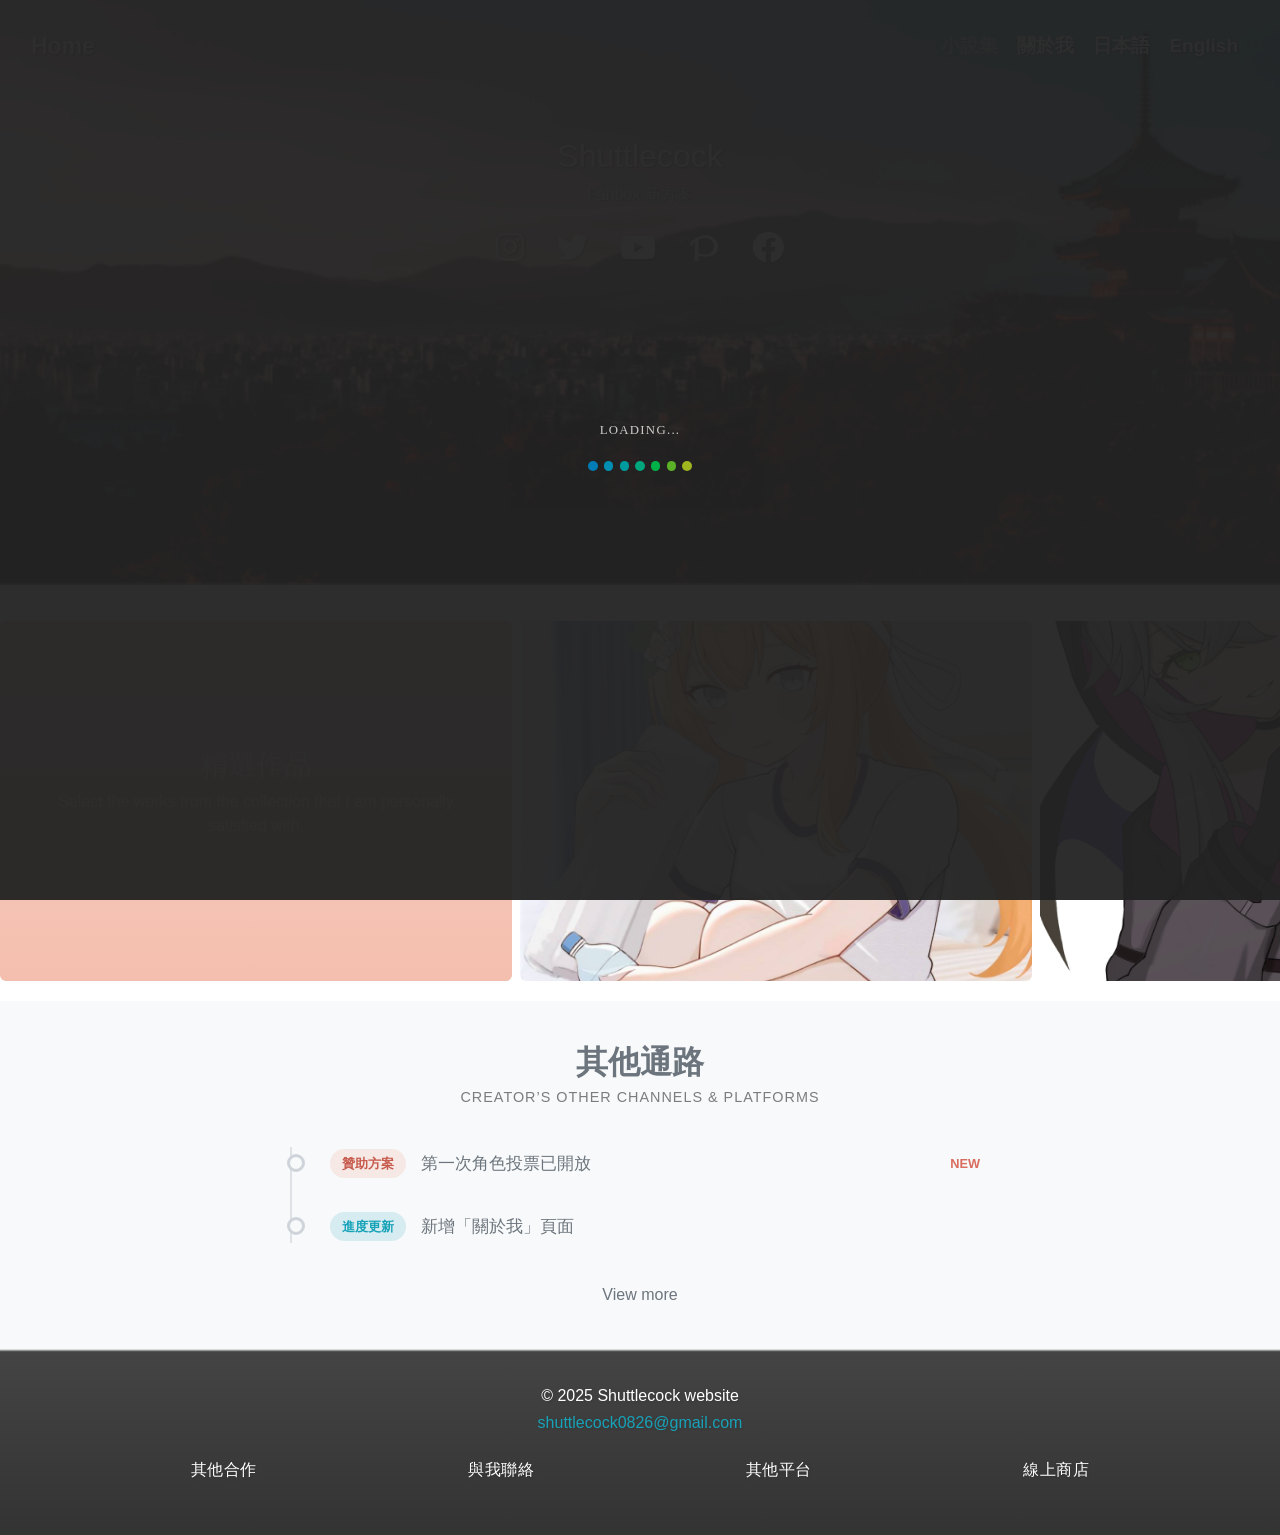
==== commit 130f73bf: "12.21.2" ====
--- a/index.html
+++ b/index.html
@@ -69,7 +69,7 @@
             <div class="banner" style="background-image: url('assets/images/リリス新版.png');">
         <div class="info-overlay">
           <h5>リリス</h5>
-          <p>FGO</p>
+          <p>Fgi</p>
         </div>
       </div>
     </div>
@@ -117,4 +117,12 @@
   <script src="js/home.js"></script>
 
 </body>
+
+<div id="loading-overlay">
+    <div class="loading">
+      <h2 id="loading-text">LOADING...</h2>
+      <span></span><span></span><span></span><span></span><span></span><span></span><span></span>
+    </div>
+</div>
+
 </html>
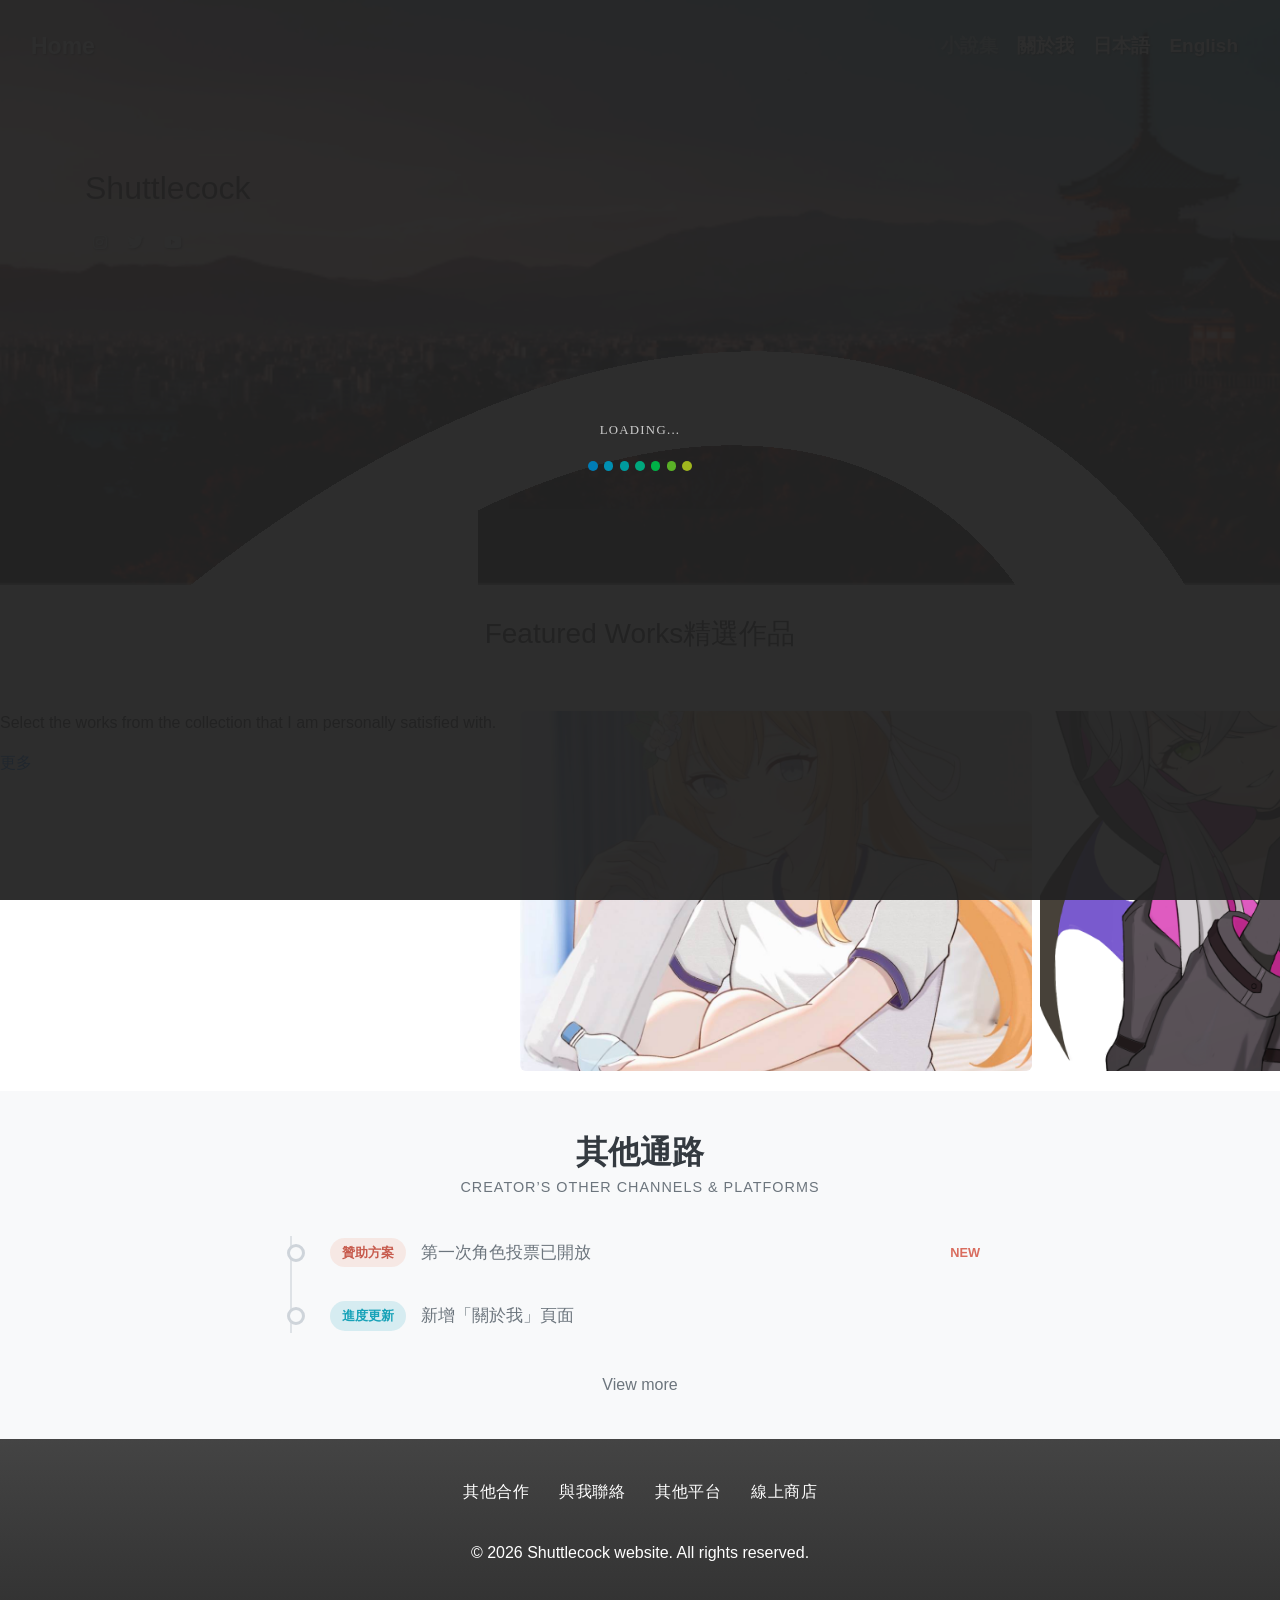
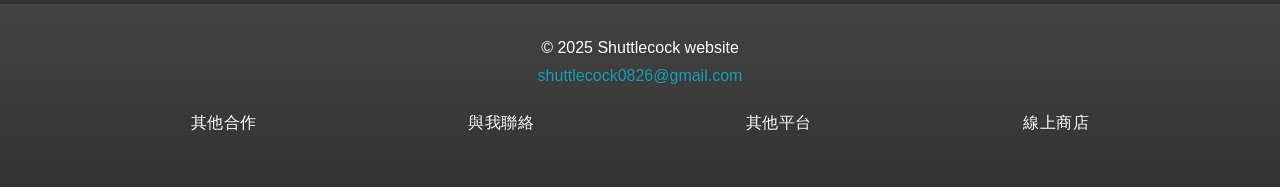
==== commit 3a936c7c: "Update index.html" ====
--- a/index.html
+++ b/index.html
@@ -5,6 +5,8 @@
   <meta charset="UTF-8">
   <meta name="viewport" content="width=device-width, initial-scale=1.0">
   <title>Shuttlecock art</title>
+  
+  <link href="https://fonts.googleapis.com/css2?family=Montserrat:wght@400;500;600;700;800&display=swap" rel="stylesheet">
   
   <link rel="stylesheet" href="css/styles.css">
   <link rel="stylesheet" href="css/home.css">
@@ -18,61 +20,86 @@
 <body>
 
   <header class="hero-section" id="slideshow" style="background-image: url('assets/images/image.png');">
+    <div class="hero-gradient-overlay"></div>
     
-    <div class="hero-content text-center text-white">
-      <h2 id="hero-title">Shuttlecock</h2>
-      <p class="announcement-subtitle">
-        <span class="icon-broadcast"></span>
-        <span id="announcement-text"></span>
-      </p>
-    </div>
-
-    <div class="social-icons text-center mt-4 fade-in-container" id="social-icons">
-      <a href="https://www.instagram.com/shuttlecock_art/" target="_blank" class="text-white mx-3 fade-in">
-        <i class="fab fa-instagram fa-2x"></i>
-      </a>
-      <a href="https://x.com/pnzyu322858" target="_blank" class="text-white mx-3 fade-in">
-        <i class="fab fa-twitter fa-2x"></i>
-      </a>
-      <a href="https://www.youtube.com/@bananaguardian-b8g/featured" target="_blank" class="text-white mx-3 fade-in">
-        <i class="fab fa-youtube fa-2x"></i>
-      </a>
-      <a href="https://www.pixiv.net/users/102745883" target="_blank" class="text-white mx-3 fade-in">
-        <img src="assets/images/pixiv-icon.png" alt="Pixiv" class="pixiv-icon">
-      </a>
-      <a href="https://www.facebook.com/profile.php?id=100034321654632&locale=zh_TW" target="_blank"
-        class="text-white mx-3 fade-in">
-        <i class="fab fa-facebook fa-2x"></i>
-      </a>
-    </div>
-  </header>
-
-  <section id="my-works">
-    <div class="horizontal-banners" id="banner-container">
-      <div class="banner intro-banner" style="background-image: url('assets/images/intro-bg.jpg');">
-        <div class="intro-text">
-          <h3 id="intro-title">精選作品</h3>
-          <p id="intro-desc">Select the works from the collection that I am personally satisfied with.</p>
-        </div>
-        <div class="info-overlay">
-          <a id="intro-banner-more" href="https://www.pixiv.net/users/102745883" class="text-white footer-link">
-            More
+    <div class="container hero-ui-container">
+      <div class="hero-content-box">
+        <h2 id="hero-title" class="game-core-title">Shuttlecock</h2>
+        
+        <div class="social-icons-glass-row mt-4 fade-in-container" id="social-icons">
+          <a href="https://www.instagram.com/shuttlecock_art/" target="_blank" class="text-white mx-2 fade-in glass-circle-btn">
+            <i class="fab fa-instagram"></i>
+          </a>
+          <a href="https://x.com/pnzyu322858" target="_blank" class="text-white mx-2 fade-in glass-circle-btn">
+            <i class="fab fa-twitter"></i>
+          </a>
+          <a href="https://www.youtube.com/@bananaguardian-b8g/featured" target="_blank" class="text-white mx-2 fade-in glass-circle-btn youtube-icon">
+            <i class="fab fa-youtube"></i>
+          </a>
+          <a href="https://www.pixiv.net/users/102745883" target="_blank" class="text-white mx-2 fade-in glass-circle-btn">
+            <img src="assets/images/pixiv-icon.png" alt="Pixiv" class="pixiv-icon-custom">
+          </a>
+          <a href="https://www.facebook.com/profile.php?id=100034321654632&locale=zh_TW" target="_blank" class="text-white mx-2 fade-in glass-circle-btn">
+            <i class="fab fa-facebook-f"></i>
           </a>
         </div>
       </div>
-      <div class="banner" style="background-image: url('assets/images/screenshot1.png');">
+    </div>
+
+    <a href="#my-works" class="hero-scroll-down" id="scroll-to-works">
+      <div class="scroll-arrow-wrapper">
+        <i class="fas fa-angle-down"></i>
+        <div class="scroll-line-decorator"></div>
+      </div>
+    </a>
+  </header>
+
+  <section id="my-works" class="ark-gallery-section">
+    <div class="container">
+      <div class="tech-section-header fade-in">
+        <div class="tech-vertical-bar"></div>
+        <h3 class="tech-main-title">Featured Works<span class="tech-sub-title" id="intro-title">精選作品</span></h3>
+      </div>
+    </div>
+
+    <div class="horizontal-banners" id="banner-container">
+      
+      <div class="banner intro-banner-modern">
+        <div class="intro-glass-wrapper">
+          <div class="intro-text-node">
+            <div class="tech-decor-dots"><span></span><span></span><span></span></div>
+            <p id="intro-desc" class="intro-description-text">Select the works from the collection that I am personally satisfied with.</p>
+          </div>
+          <div class="info-overlay-static">
+            <a id="intro-banner-more" href="https://www.pixiv.net/users/102745883" target="_blank" class="tech-more-btn">More</a>
+          </div>
+        </div>
+      </div>
+      
+      <div class="banner illustration-card" style="background-image: url('assets/images/screenshot1.png');">
+        <div class="card-dark-gradient"></div>
         <div class="info-overlay">
+          <span class="work-tag-badge">Blue Archive</span>
           <h5>伊落マリー</h5>
           <p>Blue Archive</p>
         </div>
       </div>
-            <div class="banner" style="background-image: url('assets/images/リリス新版.png');">
+      
+      <div class="banner illustration-card" style="background-image: url('assets/images/リリス新版.png');">
+        <div class="card-dark-gradient"></div>
         <div class="info-overlay">
+          <span class="work-tag-badge">Original</span>
           <h5>リリス</h5>
           <p>Fgi</p>
         </div>
       </div>
+      
     </div>
+  </section>
+  
+  <section class="junction-hero-banner" style="background-image: url('assets/images/image3.png');">
+    <div class="blend-mask-top"></div>
+    <div class="blend-mask-bottom"></div>
   </section>
 
   <section id="products" class="news-list-section fade-in">
@@ -81,8 +108,8 @@
 
     <div class="container">
       <div class="section-header">
-        <h3 id="products-other-channels-heading" class="text-muted">最新動態</h3>
-        <h6 id="products-subtitle" class="text-black-50">Latest News & Updates</h6>
+        <h3 id="products-other-channels-heading">最新動態</h3>
+        <h6 id="products-subtitle">Latest News & Updates</h6>
       </div>
 
       <div class="news-timeline">
@@ -107,7 +134,17 @@
     </div>
   </section>
 
-  <div class="section-divider gradient-fade"></div>
+  <footer class="footer text-center fade-in">
+    <div class="container">
+      <div class="row justify-content-center mb-4">
+        <div class="col-auto"><a href="#" class="footer-link">其他合作</a></div>
+        <div class="col-auto"><a href="#" class="footer-link">與我聯絡</a></div>
+        <div class="col-auto"><a href="#" class="footer-link">其他平台</a></div>
+        <div class="col-auto"><a href="#" class="footer-link">線上商店</a></div>
+      </div>
+      <h6 id="about_footer_copyright">&copy; 2026 Shuttlecock website. All rights reserved.</h6>
+    </div>
+  </footer>
 
   <script src="https://code.jquery.com/jquery-3.5.1.min.js"></script>
   <script src="https://cdn.jsdelivr.net/npm/@popperjs/core@2.5.4/dist/umd/popper.min.js"></script>
@@ -119,10 +156,10 @@
 </body>
 
 <div id="loading-overlay">
-    <div class="loading">
-      <h2 id="loading-text">LOADING...</h2>
-      <span></span><span></span><span></span><span></span><span></span><span></span><span></span>
-    </div>
+  <div class="loading">
+    <h2 id="loading-text">LOADING...</h2>
+    <span></span><span></span><span></span><span></span><span></span><span></span><span></span>
+  </div>
 </div>
 
-</html>+</html>
--- a/css/home.css
+++ b/css/home.css
@@ -101,7 +101,6 @@
    ========================================================================== */
 #my-works {
     position: relative;
-    padding: 1rem 0 0 0; /* 上方留白 */
     background: #fff;    /* 背景色 */
     overflow: hidden;    /* 防止內容溢出 */
 }
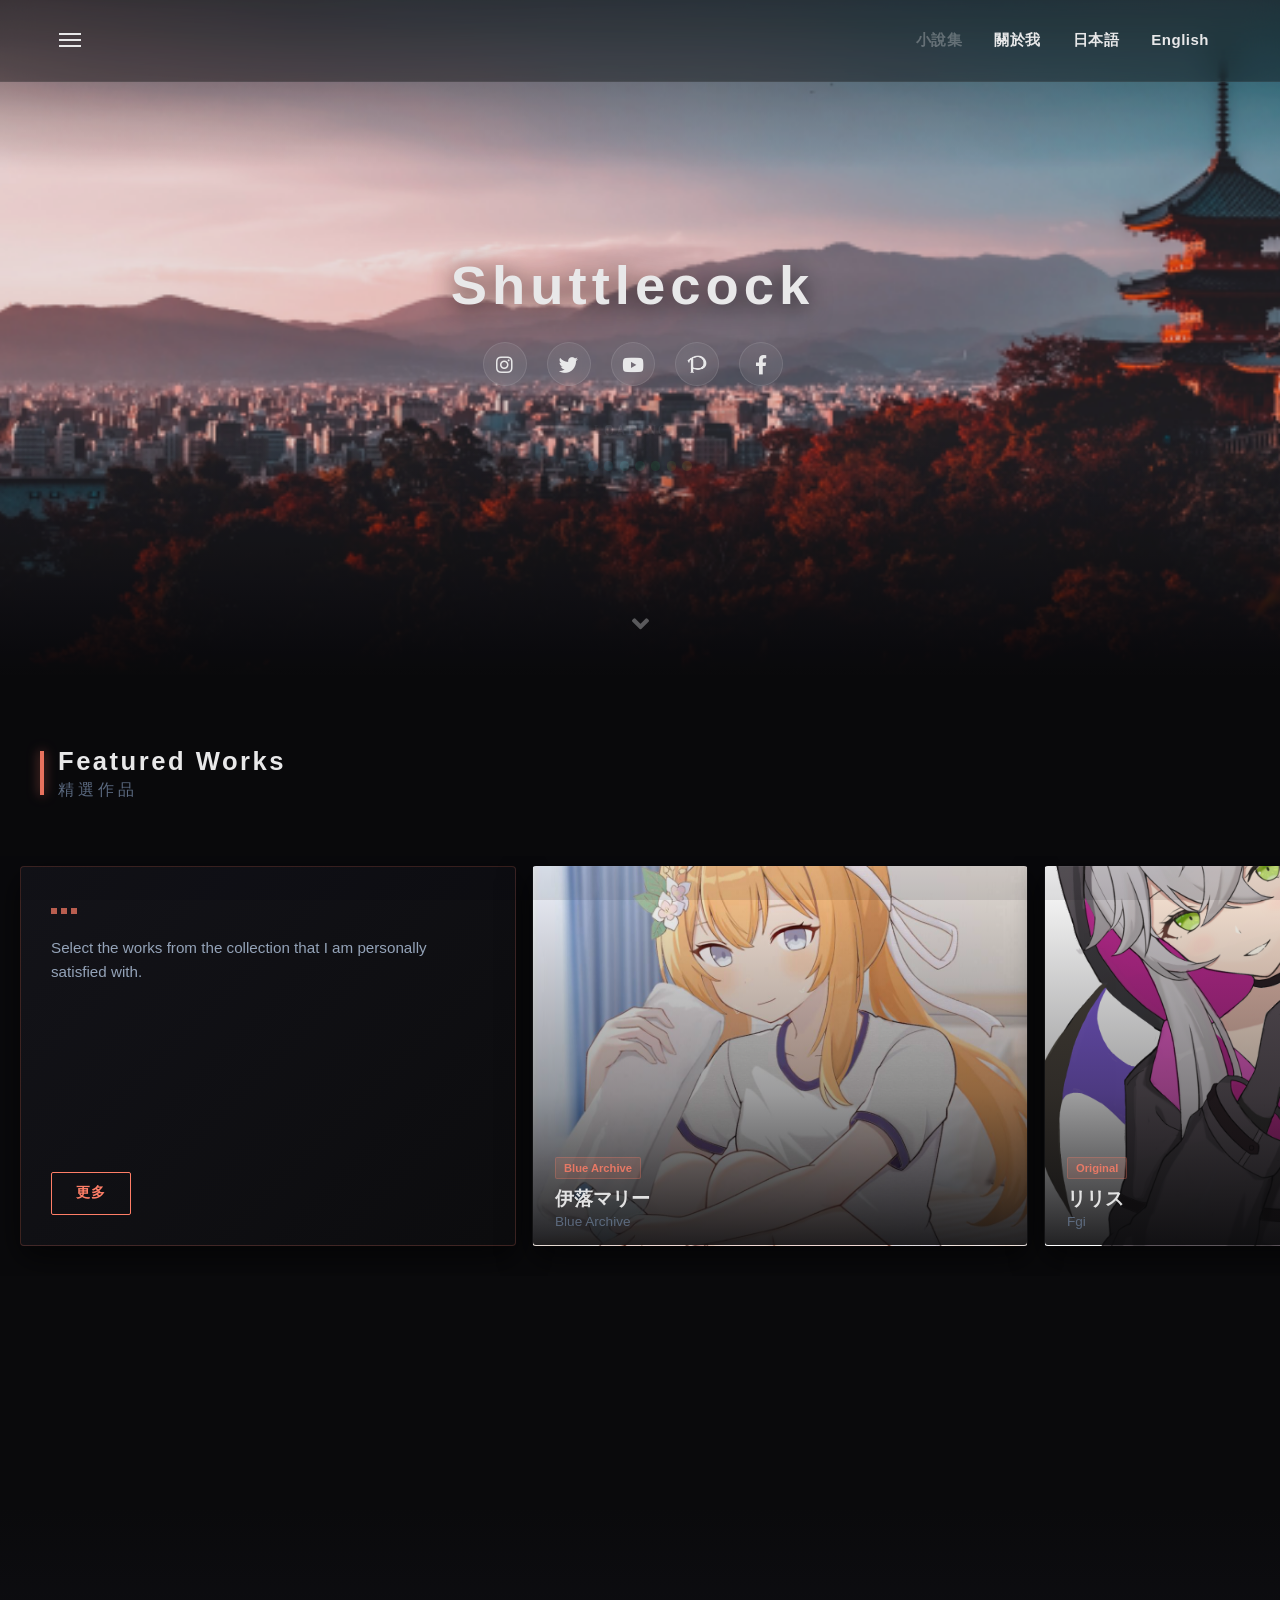
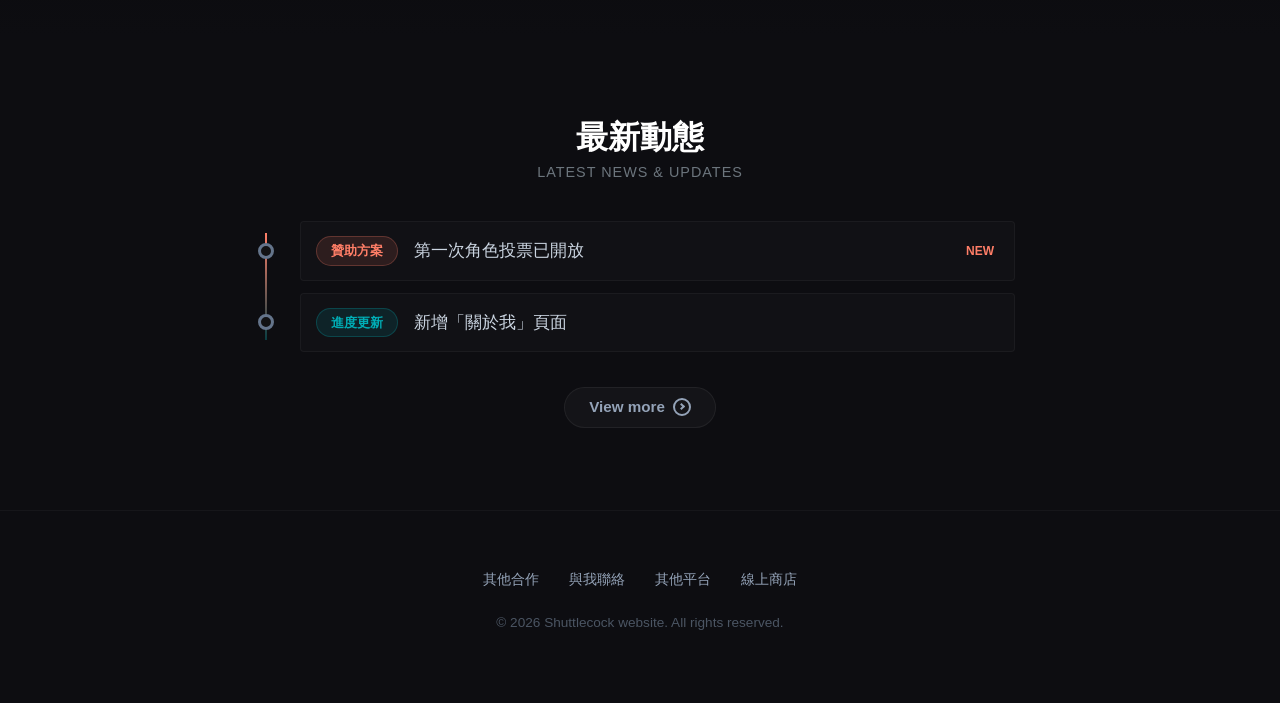
==== commit 6b4cec0f: "Update index.html" ====
--- a/index.html
+++ b/index.html
@@ -97,7 +97,7 @@
     </div>
   </section>
   
-  <section class="junction-hero-banner" style="background-image: url('assets/images/image3.png');">
+  <section class="junction-hero-banner" style="background-image: url('assets/images/image3.jpg');">
     <div class="blend-mask-top"></div>
     <div class="blend-mask-bottom"></div>
   </section>
--- a/css/styles.css
+++ b/css/styles.css
@@ -1,284 +1,139 @@
 /* ==========================================================================
-   1. 基礎設定 (Body, Reset, Typography)
-   設定網站的「地基」，包含背景色、預設字體和排版間距。
+   Body, Reset, Typography
    ========================================================================== */
 body {
-    font-family: 'Arial', sans-serif; /* [調整字體] 全站預設字型，若無 Arial 則用無襯線體 */
-    line-height: 1.6;  /* [調整行高] 設定文字行距，1.6 代表字體大小的 1.6 倍，便於閱讀 */
-    margin: 0;         /* [重置] 清除瀏覽器預設邊距 */
-    padding: 0;        /* [重置] 清除瀏覽器預設內距 */
-    background: #333;  /* [調整背景] 全站預設背景色 (深灰色) */
-    color: #333;       /* [調整文字] 全站預設文字顏色 (深灰色，但在深背景上通常會被覆寫為白色) */
+    font-family: -apple-system, BlinkMacSystemFont, "Segoe UI", Roboto, "Helvetica Neue", Arial, sans-serif;
+    line-height: 1.6;  
+    margin: 0;         
+    padding: 0;        
+    background-color: #0a0a0c !important;
+    color: #f1f5f9;       
 }
 
-/* 內容容器 */
 .container {
-    padding: 2rem 0; /* [調整內距] 上下留 2rem (約32px) 的空間，左右不留 */
+    padding: 2rem 0; 
 }
-
-/* 容器內的標題對齊 */
 .container h3, .container h6 {
-    text-align: center; /* [調整對齊] 強制標題置中 */
-}
-
-/* 主內容標題 */
-main h1 {
-    margin-bottom: 1rem; /* [調整間距] 標題與下方內容的距離 */
-}
-
-/* 主內容段落 */
-main p {
-    font-size: 1.25rem; /* [調整字號] 預設段落文字大小 (約20px) */
+    text-align: center; 
 }
 
 /* ==========================================================================
-   2. 導覽列 (Navbar) - 完整繼承你的細節
-   控制頂部選單的外觀、間距與按鈕狀態。
+   導覽列
    ========================================================================== */
-header {
-    background: #333;     /* [調整 Header 背景] 深灰色 */
-    color: #333131;       /* [調整文字顏色] 深色 */
-    padding: 1rem 0;      /* [調整高度] 上下內距 */
+/* 半透明黑底 */
+   .dynamic-game-nav {
+    position: absolute !important;
+    top: 0; left: 0; right: 0;
+    z-index: 100;
+    background: rgba(10, 10, 12, 0.4) !important;
+    backdrop-filter: blur(16px) !important;
+    -webkit-backdrop-filter: blur(16px) !important;
+    border-bottom: 1px solid rgba(255, 255, 255, 0.05) !important;
+    /* 高度 */
+    padding: 23px 40px !important;
+    margin-bottom: 0 !important;
+    transition: all 0.3s ease;
+}
+.dynamic-game-nav:hover {
+    background: rgba(10, 10, 12, 0.7) !important;
+    border-bottom-color: rgba(255, 126, 103, 0.35) !important;
 }
 
-/* Logo 圖片限制 */
-header .logo {
-    max-width: 150px; /* [調整 Logo 大小] 寬度不超過 150px */
-    height: auto;     /* 高度等比縮放，防止變形 */
+.nav-inner-box {
+    max-width: 1400px;
+    margin: 0 auto;
+    display: flex;
+    justify-content: space-between;
+    align-items: center;
 }
 
-/* 導覽列間距設定 (注意權重) */
-.navbar {
-    margin-bottom: 30px; /* 基礎設定：距離下方內容 30px */
+.navbar-brand-modern {
+    color: #ffffff !important;
+    font-size: 22px !important;
+    font-weight: 800 !important;
+    letter-spacing: 1.5px;
+    text-transform: uppercase;
+    text-decoration: none !important;
+    transition: color 0.3s ease;
 }
-nav.navbar {
-    margin-bottom: 60px; /* [最終生效] 權重較高，將距離增加到 60px */
+.navbar-brand-modern:hover { color: #FF7E67 !important; }
+
+.nav-links-alignment { display: flex; align-items: center; }
+
+.nav-custom-link {
+    color: rgba(255, 255, 255, 0.8) !important;
+    font-weight: 600 !important;
+    font-size: 15px !important;
+    letter-spacing: 0.5px;
+    padding: 6px 16px !important;
+    text-decoration: none !important;
+    transition: all 0.3s ease !important;
+}
+.nav-custom-link:hover:not(.disabled) {
+    color: #FF7E67 !important;
+}
+.nav-custom-link.disabled {
+    pointer-events: none;
+    opacity: 0.3 !important;
+    cursor: not-allowed;
 }
 
-/* 導覽連結與品牌名稱樣式 */
-.navbar .nav-link,
-.navbar .navbar-brand {
-    color: #000000;       /* [調整連結顏色] 純黑色 */
-    font-weight: bold;    /* [調整粗細] 粗體 */
-    text-shadow: 1px 1px 2px rgba(0, 0, 0, 0.5); /* [調整陰影] 文字陰影增加立體感 */
+/* 漢堡 RWD */
+.navbar-toggler-modern { border: none; background: transparent; padding: 4px; }
+.navbar-toggler-icon-line {
+    display: block; width: 22px; height: 2px; background: #ffffff; position: relative;
 }
+.navbar-toggler-icon-line::before, .navbar-toggler-icon-line::after {
+    content: ""; position: absolute; left: 0; width: 100%; height: 2px; background: #ffffff;
+}
+.navbar-toggler-icon-line::before { top: -6px; }
+.navbar-toggler-icon-line::after { bottom: -6px; }
 
-/* 品牌名稱 (左上角) 特殊設定 */
-.navbar .navbar-brand {
-    font-size: 23px; /* [調整字號] 品牌名稱大小 */
-}
-
-/* 選單連結 (右側項目) 特殊設定 */
-.navbar .nav-link {
-    font-size: 19px;      /* [調整字號] 選單文字大小 */
-    text-align: right;    /* [調整對齊] 文字靠右對齊 */
-}
-
-/* 選單項目間距 */
-.navbar .nav-item {
-    margin-right: 3px; /* [調整間距] 每個選項之間留 3px */
-}
-
-/* 禁用狀態的連結 (如小說集) */
-.nav-link.disabled {
-    pointer-events: none; /* 禁止滑鼠點擊 */
-    opacity: 0.5;         /* [調整透明度] 變半透明，顯示為不可用 */
-    cursor: not-allowed;  /* 滑鼠游標變成禁止符號 */
-}
-
-/* 手機版漢堡選單按鈕 (Toggler) 狀態清除 */
-.navbar-toggler:focus,
-.navbar-toggler:active {
-    outline: none;    /* 移除點擊時的藍色外框 */
-    box-shadow: none; /* 移除陰影 */
-}
-.navbar-toggler:hover {
-    background-color: transparent; /* 滑鼠移上去時不變色 */
+@media (max-width: 991px) {
+    .nav-links-alignment { flex-direction: column; align-items: flex-end; padding-top: 15px; }
+    .nav-custom-link { padding: 8px 0 !important; }
 }
 
 /* ==========================================================================
-   3. 頁尾 (Footer)
-   頁面最底部的版權資訊區塊。
+   Footer
    ========================================================================== */
-footer {
-    /* [調整背景] 使用由下往上的漸層 (深灰 -> 稍淺灰) */
-    background: linear-gradient(to top, #333333, #444444);
-    color: white;        /* 文字白色 */
-    text-align: center;  /* 內容置中 */
-    padding: 2px 0;      /* [調整高度] 極小的上下內距 */
+.footer {
+    background-color: #0d0d11 !important; 
+    border-top: 1px solid rgba(255, 255, 255, 0.04) !important;
+    /* 控制 Footer 頁尾內部上下留白 */
+    padding: 1.5rem 0 2rem !important; 
 }
 
-/* 頁尾連結 */
-footer .footer-link {
-    display: block;      /* 讓連結佔據整行 (方便手機點擊) */
-    margin: 0;           /* 清除邊距 */
-    padding: 6px 0;      /* [調整點擊範圍] 增加上下點擊區域 */
-    font-size: 16px;     /* [調整字號] */
-    font-weight: 500;    /* 字重中等 */
-    letter-spacing: 0.5px; /* 字距微調 */
-    line-height: 1.6;    /* 行高 */
-    font-family: 'Helvetica Neue', Arial, sans-serif; /* 專用字體 */
-    color: white;        /* 強制白色 */
-}
-
-/* 頁尾普通段落 */
-footer p {
-    margin-bottom: 19px; /* [調整間距] 與下方元素的距離 */
-    font-size: 14px;     /* 較小的字號 */
-    font-family: 'Helvetica Neue', Arial, sans-serif;
-    letter-spacing: 0.4px;
-}
-
-/* 頁尾排版修正 */
-footer .row {
-    margin: 0; padding: 0;
-    margin-bottom: 3px; /* [調整間距] 行與行之間的距離 */
-}
-
-footer .row a {
-    display: block;
-    margin-bottom: 9px; /* 連結下方的距離 */
-}
-
-/* 手機版 RWD 調整 */
-@media (max-width: 868px) {
-    footer .row {
-        margin-bottom: 0px; /* 在手機上移除行距，讓版面更緊湊 */
-    }
-}
+.footer h6 { font-size: 0.85rem; color: #4b5563 !important; }
+.footer-link { color: #94a3b8 !important; text-decoration: none; font-size: 0.9rem; transition: all 0.3s ease; }
+.footer-link:hover { color: #FF7E67 !important; }
 
 /* ==========================================================================
-   4. 通用元件 (Card, Button, Popup, Fade-in, About)
-   全站通用的 UI 元件樣式。
+   通用元件 & 動態淡入機制
    ========================================================================== */
-/* 白色文字工具類 */
-.text-white {
-    color: white;
-    text-shadow: 1px 1px 2px rgba(56, 52, 52, 0.5); /* 增加文字可讀性陰影 */
+.text-white { color: white; }
+.fade-in {
+    opacity: 0; transform: translateY(20px);
+    transition: opacity 0.8s cubic-bezier(0.25, 1, 0.5, 1), transform 0.8s cubic-bezier(0.25, 1, 0.5, 1); 
 }
-
-/* 通用卡片設定 */
-.card {
-    border-radius: 8px; /* [調整圓角] */
-    /* 設定變形與陰影的動畫時間 0.3秒 */
-    transition: transform 0.3s ease, box-shadow 0.3s ease;
-    overflow: hidden;   /* 內容超出隱藏 */
-}
-
-/* 卡片懸浮 (Hover) 特效 */
-.card:hover {
-    transform: translateY(-10px); /* [調整浮動] 向上浮起 10px */
-    box-shadow: 0 6px 12px rgba(0, 0, 0, 0.2); /* [調整陰影] 產生懸浮陰影 */
-}
-
-/* 卡片圖片 */
-.card-img-top {
-    width: 100%;      /* 寬度填滿 */
-    height: 250px;    /* [調整圖片高度] 固定高度 */
-    object-fit: cover; /* 裁切圖片以填滿空間，不變形 */
-}
-
-/* 捲動按鈕 (ScrollBtn) */
-#scrollBtn {
-    background-color: transparent; /* 透明背景 */
-    border: 2px solid rgba(255, 255, 255, 0.8); /* [調整邊框] 半透明白框 */
-    color: white;
-    transition: background-color 0.3s ease, border 0.3s ease; /* 動畫過渡 */
-}
-/* 按鈕點擊狀態 */
-#scrollBtn:active {
-    background-color: rgba(255, 255, 255, 0.1); /* 點擊時背景變微白 */
-    border-color: rgba(255, 255, 255, 0.8);
-}
-
-/* 彈窗 (Popup) 本體 */
-#popup {
-    position: fixed;
-    z-index: 1000;    /* 確保在最上層 */
-    left: 50%;
-    top: 50%;
-    transform: translate(-50%, -50%); /* 絕對置中 */
-    background-color: rgba(0, 0, 0, 0.8); /* [調整背景] 深黑半透明背景 */
-    padding: 20px;
-    border-radius: 10px;
-    text-align: center;
-}
-/* 彈窗內容區塊 */
-.popup-content {
-    position: relative;
-    width: 100%;
-    max-width: 600px; /* [調整寬度] 最大寬度 */
-    background-color: white;
-    padding: 15px;
-    border-radius: 5px;
-}
-/* 關閉按鈕 (X) */
-#closePopup {
-    position: absolute;
-    top: 10px; right: 15px;
-    font-size: 20px;
-    cursor: pointer; /* 滑鼠變手指 */
-    color: black;
-}
-
-/* 淡入動畫 (Fade In) 初始狀態 */
-.fade-in {
-    opacity: 0; /* 隱藏 */
-    transform: translateY(20px); /* 位置偏下 20px */
-    transition: opacity 1s ease-out, transform 1s ease-out; /* 動畫時間 1秒 */
-}
-/* 淡入動畫 觸發狀態 */
-.fade-in.show, .fade-in-triggered {
-    opacity: 1; /* 顯示 */
-    transform: translateY(0); /* 回到原位 */
-}
-
-/* About 頁面專用設定 */
-.my-page-header {
-    height: 57vh; /* [調整 About 頁 Header 高度] */
-}
-.custom-hero {
-    height: 16vh; /* [調整 About 頁 Hero 高度] */
-}
-#about-page .hero-content {
-    bottom: 20px; /* 文字距離底部的距離 */
-}
+.fade-in.show, .fade-in-triggered { opacity: 1 !important; transform: translateY(0) !important; }
 
 /* ==========================================================================
-   5. Loading 動畫 & Fade In (還原你的原始設定)
-   全站共用的載入畫面與七彩球動畫。
+   Loading 遮罩
    ========================================================================== */
-/* 全螢幕遮罩層 */
 #loading-overlay {
-    position: fixed; top: 0; left: 0; width: 100%; height: 100%; /* 佔滿全螢幕 */
-    background: rgba(34, 34, 34, 0.95); /* [調整背景] 深灰幾近不透明 */
-    display: flex; justify-content: center; align-items: center; /* 內容置中 */
-    z-index: 9999; /* 最高層級，蓋住所有內容 */
+    position: fixed; top: 0; left: 0; width: 100%; height: 100%;
+    background: #0a0a0c;
+    display: flex; justify-content: center; align-items: center; z-index: 9999;
 }
 
 .loading { text-align: center; }
-
-/* LOADING 文字樣式 */
-.loading h2 {
-    color: #ccc;          /* 淺灰色 */
-    margin: 0 0 15px 0;   /* 與下方圓點的距離 */
-    font: 0.8em verdana;  /* 字體 */
-    text-transform: uppercase; /* 強制大寫 */
-    letter-spacing: 0.1em;     /* 字距 */
+.loading h2 { color: #64748b; margin: 0 0 15px 0; font: 0.85em verdana; text-transform: uppercase; letter-spacing: 0.15em; }
+.loading span {
+    display: inline-block; vertical-align: middle; width: 0.6em; height: 0.6em; margin: 0.19em; background: #007DB6; border-radius: 50%;
+    animation: loading 1s infinite alternate;
 }
 
-/* 七彩圓點基礎樣式 */
-.loading span {
-    display: inline-block; vertical-align: middle;
-    width: 0.6em; height: 0.6em; /* [調整圓點大小] */
-    margin: 0.19em;              /* 圓點間距 */
-    background: #007DB6;         /* 預設顏色 (藍) */
-    border-radius: 0.6em;        /* 圓形 */
-    animation: loading 1s infinite alternate; /* 動畫：1秒循環，來回播放 */
-}
-
-/* 七彩圓點：個別顏色與動畫延遲設定 */
-/* nth-of-type(2) 代表第 2 個圓點，以此類推 */
 .loading span:nth-of-type(2) { background: #008FB2; animation-delay: 0.2s; }
 .loading span:nth-of-type(3) { background: #009B9E; animation-delay: 0.4s; }
 .loading span:nth-of-type(4) { background: #00A77D; animation-delay: 0.6s; }
@@ -286,18 +141,4 @@
 .loading span:nth-of-type(6) { background: #5AB027; animation-delay: 1.0s; }
 .loading span:nth-of-type(7) { background: #A0B61E; animation-delay: 1.2s; }
 
-/* 圓點閃爍動畫定義 */
-@keyframes loading {
-    0% { opacity: 0; }   /* 完全透明 */
-    100% { opacity: 1; } /* 完全顯示 */
-}
-
-/* 針對 Loading 結束後的淡入修正 */
-.fade-in {
-    opacity: 0; transform: translateY(20px);
-    transition: opacity 0.9s ease-out, transform 0.9s ease-out; /* 0.9秒動畫 */
-}
-/* 強制顯示 (加上 !important 確保權重) */
-.fade-in-triggered, .fade-in.show {
-    opacity: 1 !important; transform: translateY(0) !important;
-}+@keyframes loading { 0% { opacity: 0; } 100% { opacity: 1; } }
--- a/css/home.css
+++ b/css/home.css
@@ -1,403 +1,481 @@
 /* ==========================================================================
-   1. Hero Section (主視覺與動畫區塊)
+   Hero Section
    ========================================================================== */
 .hero-section {
-    position: relative; /* 定位基準點，讓裡面的絕對定位元素(如文字)參考這裡 */
-    height: 65vh;       /* [調整高度] 66vh 代表佔據螢幕高度的 66%。想變高就改大數字 */
-    
-    /* [調整背景色] 這是漸層背景，若圖片沒載入會顯示這個。你可以改 #333, #555 */
-    background: linear-gradient(135deg, #333, #555); 
-    
-    background-size: cover;      /* 強制背景圖填滿整個區塊，可能會裁切邊緣 */
-    background-position: center; /* 背景圖永遠置中對齊 */
-    
-    /* 背景圖片切換時的淡入淡出時間，1.5s = 1.5秒 */
+    position: relative; 
+    height: 75vh;       
+    background: linear-gradient(135deg, #111115, #1c1c22); 
+    background-size: cover;      
+    background-position: center 25%; 
     transition: background-image 1.5s ease-in-out; 
-    
-    /* [調整動畫速度] 101s 代表跑完一次循環要 101秒。數字越小跑越快 */
     animation: gradientShift 101s ease infinite; 
-}
-
-/* 背景緩慢移動的動畫定義 */
+    display: flex;
+    align-items: center; 
+    padding-top: 8vh;    
+    overflow: hidden;
+
+    padding-top: 0;    
+    overflow: hidden;
+}
+
+
+/* 漸層遮罩 */
+.hero-gradient-overlay {
+    position: absolute; inset: 0;
+    background: linear-gradient(180deg, rgba(10,10,12,0.5) 0%, rgba(10,10,12,0) 25%, rgba(10,10,12,0) 65%, #0a0a0c 100%);
+    pointer-events: none;
+    z-index: 1;
+}
+
 @keyframes gradientShift {
-    0%   { background-position: 0% 50%; }   /* 起點位置 */
-    50%  { background-position: 100% 50%; } /* 移動到另一端 */
-    100% { background-position: 0% 50%; }   /* 回到起點 */
-}
-
-/* 底部模糊過渡層 (讓 Hero 和下面內容銜接更自然) */
-.transition-blur {
-    height: 55px; /* [調整模糊高度] 越高模糊範圍越大 */
-    /* 從透明到白色的漸層，製造霧化效果 */
-    background: linear-gradient(to bottom, rgba(255, 255, 255, 0), rgba(255, 255, 255, 1));
-    filter: blur(10px); /* [調整模糊程度] 數字越大越糊 */
-    margin-top: -20px;  /* 往上拉一點，覆蓋在 Hero 底部 */
-}
-
-/* Slideshow 文字動畫 (初始狀態) */
-#slideshow-text, #slideshow-description {
-    opacity: 0; /* 一開始是隱藏的 */
-    /* 執行淡入動畫，2s = 2秒，forwards = 結束後停留在最後狀態(顯示) */
-    animation: fadeIn 2s forwards; 
-}
-
-/* 文字淡入動畫定義 */
-@keyframes fadeIn {
-    from { opacity: 0; } /* 從完全透明 */
-    to { opacity: 1; }   /* 到完全不透明 */
-}
-
-/* 進度條容器 (那條長長的背景) */
-.progress-container {
-    width: 240px;      /* [調整總寬度] */
-    height: 12px;      /* [調整總高度] */
-    background: rgba(255,255,255,0.2); /* 半透明白色背景 */
-    border-radius: 6px; /* 圓角程度，數字一半高度就是正圓角 */
-    overflow: hidden;   /* 確保裡面的進度條不會跑出圓角 */
-    margin: 0 auto;     /* 水平置中 */
-}
-
-/* 進度條本體 (會動的那條) */
-.progress-bar {
-    height: 100%; 
-    width: 1%; /* 初始寬度，JS 會動態改變這個值 */
-    /* [調整顏色] 這是橘色漸層，你可以改 #HEX 色碼 */
-    background: linear-gradient(to right, #FF7652, #FFCA9A); 
-    transition: width 0.4s ease; /* 寬度變化時的平滑過渡 */
-}
-
-/* Social Icons (社群圖示區) */
-.social-icons {
-    display: flex;             /* 啟用彈性排版 */
-    justify-content: center;   /* 水平置中 */
-    align-items: center;       /* 垂直置中 */
-}
-.social-icons img.pixiv-icon {
-    width: 30px; height: 30px; /* [調整圖示大小] */
-    margin-left: 1px; margin-right: 1px; /* 圖示之間的間距 */
-}
-.social-icons .fade-in {
-    /* 設定 hover 時的變形與顏色過渡時間 */
-    transition: transform 0.3s ease, color 0.3s ease;
-}
-.social-icons .fade-in:hover {
-    transform: translateY(-5px); /* 滑鼠移上去時往上浮動 5px */
-    color: #FFD0C0 !important;   /* [調整 Hover 顏色] 變成粉色光暈 */
-}
-
-/* Youtube Icon 呼吸動畫定義 */
-@keyframes youtube-pulsate {
-    /* 0% 和 100% 是原始狀態 */
-    0% { transform: scale(1); box-shadow: 0 0 10px rgba(255, 0, 0, 0.4); }
-    /* 50% 是放大並發光的狀態 */
-    50% { transform: scale(1.1); box-shadow: 0 0 20px rgba(255, 0, 0, 0.6); }
-    100% { transform: scale(1); box-shadow: 0 0 10px rgba(255, 0, 0, 0.4); }
-}
-/* 應用動畫：1.5s循環一次，infinite代表無限循環 */
-.youtube-icon { animation: youtube-pulsate 1.5s infinite ease-in-out; }
-
-/* ==========================================================================
-   2. Horizontal Banners (橫向捲動作品集)
-   ========================================================================== */
-#my-works {
-    position: relative;
-    background: #fff;    /* 背景色 */
-    overflow: hidden;    /* 防止內容溢出 */
-}
-
-/* 這是針對 Bootstrap Grid 的修正 */
-#my-works .row {
-    display: flex; flex-wrap: wrap; justify-content: center;
-}
-#my-works .col-6 {
-    padding-left: 5px; padding-right: 5px;
-}
-
-/* 畫廊捲動容器 */
+    0%   { background-position: 0% 50%; }
+    50%  { background-position: 100% 50%; }
+    100% { background-position: 0% 50%; }
+}
+
+.hero-ui-container {
+    position: relative;
+    z-index: 5;
+    text-align: left;
+    padding-left: 20px;
+}
+
+/* 標題字體 */
+.game-core-title {
+    font-family: 'Montserrat', sans-serif !important; 
+    font-size: 3.4rem !important;   /* 字體大小 */
+    font-weight: 650 !important;    /* 字體粗體 */
+    letter-spacing: 5px !important; /* 字體間距 */
+    color: #ffffff;
+    filter: drop-shadow(0 4px 12px rgba(0,0,0,0.7));
+    margin-bottom: 15px;
+}
+
+.announcement-pill-panel {
+    display: inline-flex;
+    align-items: center;
+    background: rgba(18, 18, 24, 0.6);
+    backdrop-filter: blur(12px);
+    -webkit-backdrop-filter: blur(12px);
+    border: 1px solid rgba(255, 126, 103, 0.35); 
+    padding: 8px 22px;
+    border-radius: 4px; 
+    position: relative;
+}
+.pill-glow-accent {
+    position: absolute; left: 0; top: 0; bottom: 0; width: 4px;
+    background: #FF7E67;
+    box-shadow: 0 0 10px #FF7E67;
+}
+.announcement-pill-panel .icon-broadcast i {
+    color: #FF7E67;
+    margin-right: 10px;
+    font-size: 1rem;
+}
+.announcement-dynamic-text {
+    color: #f1f5f9;
+    font-size: 0.95rem;
+    font-weight: 500;
+    letter-spacing: 0.5px;
+}
+
+/* 半透明懸浮社群列 UI */
+.social-icons-glass-row {
+    display: flex;
+    align-items: center;
+    gap: 4px;
+}
+.glass-circle-btn {
+    display: flex;
+    justify-content: center;
+    align-items: center;
+    width: 44px; height: 44px;
+    background: rgba(255, 255, 255, 0.07);
+    backdrop-filter: blur(8px);
+    -webkit-backdrop-filter: blur(8px);
+    border: 1px solid rgba(255, 255, 255, 0.12);
+    border-radius: 50%;
+    font-size: 1.2rem;
+    transition: all 0.3s cubic-bezier(0.25, 1, 0.5, 1);
+}
+.glass-circle-btn:hover {
+    background: #FF7E67 !important;
+    border-color: #FF7E67 !important;
+    color: #ffffff !important;
+    transform: translateY(-5px);
+    box-shadow: 0 6px 20px rgba(255, 126, 103, 0.45);
+}
+.pixiv-icon-custom {
+    width: 20px; height: 20px;
+    filter: brightness(0) invert(1); 
+}
+
+/* 手機端RWD */
+@media (max-width: 768px) {
+    .hero-section { height: 65vh; padding-top: 3vh; }
+    .hero-ui-container { text-align: center; padding-left: 0; }
+    .game-core-title { font-size: 2.3rem !important; }
+    .social-icons-glass-row { justify-content: center; }
+}
+
+/* ==========================================================================
+   Horizontal Banners
+   ========================================================================== */
+.ark-gallery-section {
+    position: relative;
+    background: #0a0a0c;
+    padding: 40px 0;
+}
+
+.tech-section-header {
+    position: relative;
+    padding-left: 18px;
+    margin-bottom: 25px;
+    text-align: left !important;
+}
+.tech-vertical-bar {
+    position: absolute; left: 0; top: 4px; bottom: 4px; width: 4px;
+    background: #FF7E67;
+    box-shadow: 0 0 12px rgba(255, 126, 103, 0.6);
+}
+
+/* 作品集標題字體 */
+.tech-main-title {
+    font-family: 'Montserrat', sans-serif; 
+    color: #ffffff;
+    font-size: 1.6rem; /* 字體大小 */
+    font-weight: 600; /* 字體粗體 */
+    letter-spacing: 2.5px;
+    margin: 0; line-height: 1.1;
+    text-align: left !important;
+}
+.tech-sub-title {
+    display: block;
+    color: #64748b;
+    font-size: 1.0rem;
+    font-weight: 500;
+    letter-spacing: 4px;
+    margin-top: 6px;
+}
+
+/* 捲動效果 */
 .horizontal-banners {
-    display: flex;    /* 讓圖片橫向排列 */
-    gap: 0;           /* 圖片之間的間隙設為 0 */
-    overflow-x: auto; /* 允許橫向捲動 */
-    
-    /* [關鍵功能] 讓捲動像磁鐵一樣吸附在圖片中間 */
+    display: flex;
+    gap: 16px;
+    overflow-x: auto; 
     scroll-snap-type: x mandatory; 
-    
-    cursor: grab; /* 滑鼠游標變成「抓取」的手勢 */
-    scroll-behavior: smooth; /* 平滑捲動 */
-    
+    cursor: grab; 
+    scroll-behavior: smooth; 
     margin: 0; 
-    padding: 20px 0;   /* [重要] 增加上下內距，不然圖片放大時會被切掉 */
-    overflow-y: hidden; /* 禁止垂直捲動 */
-    
-    /* 隱藏醜陋的捲軸 (Firefox / IE) */
+    padding: 10px 20px 30px 20px;   
+    overflow-y: hidden; 
     scrollbar-width: none; 
     -ms-overflow-style: none; 
 }
-/* 隱藏捲軸 (Chrome / Safari) */
 .horizontal-banners::-webkit-scrollbar { display: none; } 
-
-/* 當 JS 偵測到正在拖曳時的樣式 */
-.horizontal-banners.dragging {
-    cursor: grabbing; /* 游標變成「抓緊」 */
-    scroll-snap-type: none; /* 拖曳時暫時關閉磁吸，手感比較好 */
-}
-
-/* 單張 Banner 卡片設定 */
+.horizontal-banners.dragging { cursor: grabbing; scroll-snap-type: none; }
+
+/* 作品集卡片 */
 .banner {
-    flex: 0 0 40%;    /* [調整寬度] 0 0 40% 代表固定佔容器的 40% 寬 */
-    height: 360px;    /* [調整高度] 固定高度 */
-    background-size: cover;    /* 圖片填滿 */
-    background-position: center; /* 圖片置中 */
+    flex: 0 0 40%;    
+    height: 380px;    
+    background-size: cover;    
+    background-position: center; 
     background-repeat: no-repeat;
     position: relative;
-    cursor: pointer;  /* 滑鼠變手指 */
-    border-radius: 6px; /* 圓角 */
-    margin-right: 8px;  /* 右邊留一點縫隙 */
-    
-    /* [關鍵功能] 告訴容器這張卡片要對齊中間 */
+    border-radius: 4px; 
     scroll-snap-align: center; 
-    
-    /* 設定變形與濾鏡的動畫時間 */
-    transition: transform 0.35s ease, filter 0.35s ease;
-}
-
-/* 互動特效：當滑鼠進入畫廊區域時 */
+    border: 1px solid rgba(255, 255, 255, 0.04);
+    box-shadow: 0 12px 32px rgba(0,0,0,0.6);
+    transition: transform 0.45s cubic-bezier(0.16, 1, 0.3, 1), filter 0.45s ease;
+}
+
+/* 畫廊縮放對焦動畫 */
 .horizontal-banners:hover .banner {
-    filter: brightness(0.65) saturate(0.9); /* 所有圖片變暗、飽和度降低 */
-    transform: scale(0.96); /* 所有圖片稍微縮小 */
-}
-/* 互動特效：當滑鼠指到「特定那張」圖片時 */
+    filter: brightness(0.45) saturate(0.8);
+    transform: scale(0.96);
+}
 .horizontal-banners .banner:hover {
-    filter: brightness(1) saturate(1); /* 恢復亮度與飽和度 */
-    transform: scale(1.04); /* [調整放大比例] 該圖片放大 1.04 倍 */
-    z-index: 10; /* 確保放大的圖片壓在別張上面 */
-}
-
-/* RWD 設定：手機版調整 */
+    filter: brightness(1.05) saturate(1.05);
+    transform: scale(1.03);
+    z-index: 10;
+    border-color: rgba(255, 126, 103, 0.4);
+}
+
+/* 卡片樣式 */
+.intro-banner-modern {
+    background: linear-gradient(135deg, rgba(20, 20, 26, 0.95) 0%, rgba(12, 12, 14, 0.98) 100%);
+    border: 1px solid rgba(255, 126, 103, 0.2) !important;
+    padding: 30px;
+    display: flex;
+    align-items: center;
+}
+.intro-glass-wrapper {
+    width: 100%;
+    height: 100%;
+    display: flex;
+    flex-direction: column;
+    justify-content: space-between;
+}
+.tech-decor-dots span {
+    display: inline-block; width: 6px; height: 6px; background: #FF7E67; margin-right: 4px; opacity: 0.7;
+}
+.intro-description-text {
+    color: #94a3b8; font-size: 0.95rem; line-height: 1.6; margin-top: 15px; text-align: left;
+}
+.tech-more-btn {
+    display: inline-block; padding: 10px 24px; border: 1px solid #FF7E67; color: #FF7E67 !important;
+    font-weight: 600; font-size: 0.85rem; letter-spacing: 1px; text-transform: uppercase; text-decoration: none !important;
+    transition: all 0.3s; border-radius: 2px; text-align: center;
+}
+.tech-more-btn:hover { background: #FF7E67; color: #fff !important; box-shadow: 0 0 12px rgba(255,126,103,0.4); }
+
+.illustration-card { overflow: hidden; }
+.card-dark-gradient {
+    position: absolute; inset: 0;
+    background: linear-gradient(0deg, rgba(10,10,12,0.9) 0%, rgba(10,10,12,0.4) 40%, transparent 100%);
+    z-index: 1; pointer-events: none;
+}
+
+/* 側邊欄控制面版化 */
+.info-overlay {
+    position: absolute; bottom: 0; left: 0; right: 0;
+    z-index: 2; padding: 22px; text-align: left !important;
+    transform: translateY(10px); opacity: 0.85;
+    transition: all 0.35s cubic-bezier(0.16, 1, 0.3, 1);
+}
+.work-tag-badge {
+    display: inline-block; background: rgba(255, 126, 103, 0.15); color: #FF7E67;
+    border: 1px solid rgba(255, 126, 103, 0.3); font-size: 0.7rem; font-weight: bold;
+    padding: 2px 8px; margin-bottom: 8px; border-radius: 2px;
+}
+.info-overlay h5 { color: #ffffff; font-size: 1.2rem; font-weight: 700; margin-bottom: 2px; }
+.info-overlay p { color: #64748b; font-size: 0.85rem; margin: 0; }
+
+.banner:hover .info-overlay { transform: translateY(0); opacity: 1; }
+
+/* 作品集RWD */
 @media (max-width: 768px) {
-    .banner {
-        flex: 0 0 45%; /* [調整手機寬度] 手機上改為佔 45% 寬 */
-        height: 360px; /* 高度維持 */
-    }
-}
-
-/* 第一張介紹卡片 (Intro Banner) 特殊設定 */
-.intro-banner {
-    /* 設定背景圖 */
-    background: url('images/intro-bg.jpg') center/cover no-repeat;
-    display: flex; justify-content: center; align-items: center; /* 讓文字置中 */
-    position: relative; z-index: 1;
-}
-.banner.intro-banner {
-    width: 40%; /* 強制設定寬度 (其實跟上面重複了，可保留以防萬一) */
-}
-
-/* 介紹卡片的遮罩層 (讓文字更清楚) */
-.intro-banner::before {
-    content: "";
-    position: absolute; inset: 0; /* 填滿整個卡片 */
-    /* [調整遮罩顏色] 這裡是橘粉色的半透明漸層 */
-    background: linear-gradient(rgba(239, 163, 140, 0.5), rgba(239, 163, 140, 0.7));
-    border-radius: 6px; z-index: 1;
-}
-/* 介紹卡片的文字 */
-.intro-banner .intro-text {
-    position: relative; z-index: 2; /* 確保文字在遮罩上面 */
-    text-align: center; width: 80%; color: #fff;
-}
-
-/* 懸浮資訊層 (滑鼠移上去才出現的黑底文字) */
-.info-overlay {
-    position: absolute; bottom: 0; left: 0; right: 0; /* 固定在底部 */
-    z-index: 2;
-    background: rgba(0,0,0,0.5); /* 半透明黑底 */
-    color: #fff;
-    padding: 1.5rem;
-    text-align: center;
-    
-    /* 預設隱藏設定 */
-    pointer-events: auto; /* 允許點擊裡面的連結 */
-    opacity: 0;           /* 透明 */
-    transform: translateY(20px); /* 稍微往下偏移 */
-    transition: opacity 0.3s ease, transform 0.3s ease; /* 動畫時間 */
-}
-
-/* 當滑鼠移到 Banner 上時，顯示資訊層 */
-.banner:hover .info-overlay {
-    opacity: 1;             /* 變不透明 */
-    transform: translateY(0); /* 回到原位 */
-}
-
-/* 資訊層裡面的按鈕連結 */
-.info-overlay a {
-    display: inline-block; color: #fff; text-decoration: none;
-    background: rgba(255,255,255,0.1); padding: 0.4rem 1rem; border-radius: 4px;
-}
-.info-overlay a:hover { background: rgba(255,255,255,0.3); } /* Hover 變亮 */
-
-/* 左右箭頭按鈕 */
-.arrow-btn {
-    position: absolute; top: 50%; transform: translateY(-50%); /* 垂直置中 */
-    z-index: 2;
-    background: rgba(255,255,255,0.1); /* 半透明背景 */
-    border: 2px solid rgba(255,255,255,0.5); /* 邊框 */
-    border-radius: 50%; /* 圓形 */
-    width: 40px; height: 40px; /* 大小 */
-    color: #fff; cursor: pointer;
-    display: flex; justify-content: center; align-items: center;
-}
-.arrow-btn:hover { background: rgba(255, 255, 255, 0.2); border-color: #fff; }
-.arrow-btn.left { left: 10px; }   /* 左邊距 */
-.arrow-btn.right { right: 10px; } /* 右邊距 */
-.arrow-btn i { font-size: 1.2rem; } /* 圖示大小 */
-
-/* ==========================================================================
-   3. News List Section (最新動態與發光標籤)
+    .banner { flex: 0 0 75%; height: 360px; } 
+}
+
+/* ==========================================================================
+   News List Section
    ========================================================================== */
 #products.news-list-section {
     position: relative; overflow: hidden;
-    background-color: #f8f9fa; /* 淺灰背景 */
-    padding: 10px 0;
-}
-
-/* 標題區塊 */
+    background-color: #0d0d11; 
+    padding: 50px 0;
+}
 .news-list-section .section-header { text-align: center; margin-bottom: 30px; }
-.news-list-section .section-header h3 {
-    font-family: var(--font-family-heading, 'Helvetica Neue', sans-serif);
-    font-size: 2.0rem; font-weight: 600; color: #343a40; /* 深灰字 */
-}
-.news-list-section .section-header h6 {
-    font-size: 0.9rem; color: #6c757d; letter-spacing: 1px; text-transform: uppercase;
-}
-
-/* Timeline (時間軸容器) */
-.news-timeline {
-    position: relative; max-width: 700px; margin: 0 auto; padding-left: 30px;
-}
-/* 時間軸的那條直線 */
+.news-list-section .section-header h3 { font-size: 2.0rem; font-weight: 600; color: #fff; }
+.news-list-section .section-header h6 { font-size: 0.9rem; color: #6c757d; letter-spacing: 1px; text-transform: uppercase; }
+
+.news-timeline { position: relative; max-width: 750px; margin: 40px auto 0 auto; padding-left: 35px; }
 .news-timeline::before {
-    content: ''; position: absolute; left: 0; top: 10px; bottom: 10px;
-    width: 2px; background-color: #dee2e6; /* 線條顏色 */
-}
-
-/* News Item (單則動態) */
+    content: ''; position: absolute; left: 0; top: 12px; bottom: 12px;
+    width: 2px; background: linear-gradient(to bottom, #FF7E67, rgba(0, 173, 181, 0.3)); 
+}
 .news-item {
-    position: relative; display: flex; align-items: center;
-    padding: 12px 10px; margin-bottom: 10px;
-    text-decoration: none; border-radius: 8px;
-    transition: background-color 0.3s ease;
-}
-.news-item:hover { background-color: #e9ecef; } /* Hover 背景變深一點 */
-
-/* 時間軸上的小圓點 */
+    position: relative; display: flex; align-items: center; padding: 14px 15px; margin-bottom: 12px;
+    text-decoration: none !important; border-radius: 4px; background: rgba(255,255,255,0.02);
+    border: 1px solid rgba(255,255,255,0.04); transition: all 0.3s ease;
+}
+.news-item:hover { background-color: rgba(255, 255, 255, 0.06); transform: translateX(3px); }
 .news-item::before {
-    content: ''; position: absolute; left: -33px; top: 50%;
-    width: 18px; height: 18px;
-    background-color: #f8f9fa; border: 3px solid #ced4da; /* 圓點邊框 */
-    border-radius: 50%; transform: translateY(-50%);
-    transition: all 0.3s ease;
-}
-.news-item:hover::before { border-color: #EFA38C; } /* Hover 時圓點變色 */
-
-/* 動態標題文字 */
-.news-title {
-    flex-grow: 1; font-size: 1.05rem; color: #6c757d;
-    font-weight: 400; 
-    white-space: nowrap; overflow: hidden; text-overflow: ellipsis; /* 文字過長顯示... */
-}
-.news-new-badge {
-    font-size: 0.8rem; color: #D96D5F; font-weight: bold; margin-left: 15px;
-}
-
-/* --- 發光標籤特效 (Shimmer) --- */
-.news-tag {
-    font-size: 0.8rem; padding: 5px 12px;
-    border-radius: 15px; /* 膠囊形狀 */
-    margin-right: 15px; font-weight: 600;
-    position: relative; overflow: hidden;
-    background-size: 300% 100%; /* 背景拉大，為了做掃光動畫 */
-    transition: all 0.3s ease;
-}
-.news-tag:hover { transform: scale(1.05); filter: brightness(1.1); }
-
-/* 光澤掃描動畫 (反光條移動) */
-@keyframes shimmer-effect {
-    0% { background-position: 200% 0; }
-    100% { background-position: -200% 0; }
-}
-/* 呼吸燈動畫 (Support 標籤用 - 橘色) */
-@keyframes pulsate-glow-support {
-    0%, 100% { box-shadow: 0 0 8px rgba(239, 163, 140, 0.3); }
-    50% { box-shadow: 0 0 16px rgba(239, 163, 140, 0.7); }
-}
-/* 呼吸燈動畫 (Update 標籤用 - 藍色) */
-@keyframes pulsate-glow-update {
-    0%, 100% { box-shadow: 0 0 8px rgba(23, 162, 184, 0.3); }
-    50% { box-shadow: 0 0 16px rgba(23, 162, 184, 0.6); }
-}
-
-/* 贊助標籤樣式設定 */
-.tag-support {
-    color: #C75B4D; background-color: rgba(239, 163, 140, 0.2);
-    /* 設定反光條的漸層 */
-    background-image: linear-gradient(110deg, transparent 0%, transparent 50%, rgba(255, 255, 255, 0.5) 50%, transparent 60%, transparent 100%);
-    /* 結合兩個動畫 */
-    animation: shimmer-effect 4s infinite linear 1s, pulsate-glow-support 3s infinite ease-in-out;
-}
-
-/* 更新標籤樣式設定 */
-.tag-update {
-    color: #17a2b8; background-color: rgba(23, 162, 184, 0.15);
-    animation: shimmer-effect 4s infinite linear 1.5s, pulsate-glow-update 3s infinite ease-in-out;
-}
-
-/* 查看更多按鈕 */
-.view-more-container { text-align: center; margin-top: 30px; }
-.view-more-btn {
-    display: inline-flex; align-items: center;
-    color: #6c757d; text-decoration: none; font-size: 1rem;
-    transition: color 0.3s ease;
-}
-.view-more-btn:hover { color: #343a40; }
-/* 圓圈箭頭樣式 */
-.view-more-btn .circle-arrow { border-color: #ced4da; }
-.view-more-btn:hover .circle-arrow { border-color: #343a40; }
-.view-more-btn .circle-arrow::after { border-color: #6c757d; }
-.view-more-btn:hover .circle-arrow::after { border-color: #343a40; }
-
-/* 區塊分隔線 (漸層線) */
-.section-divider.gradient-fade {
-    height: 3px; 
-    background: linear-gradient(to bottom, #f8f9fa, #333); 
-    opacity: 6.5; /* [注意] opacity 最大值通常是 1，寫 6.5 等同於 1 (不透明) */
-}
-
-/* 其他 Legacy 樣式 (舊有支援) */
-.img-fluid { max-height: 250px; width: auto; }
-.col-md-4 { padding: 0.5rem; }
-#screenshots .row { display: flex; justify-content: center; align-items: center; }
-#screenshots .col-md-4 { flex: 0 0 33.3333%; max-width: 33.3333%; padding: 15px; }
-@media (max-width: 768px) { #screenshots .col-md-4 { flex: 0 0 50%; max-width: 32%; } }
-
-/* 輪播按鈕覆寫 (若有用到 Bootstrap Carousel) */
-.carousel-control-prev-icon, .carousel-control-next-icon {
-    background-color: rgba(0, 0, 0, 0.8) !important; border-radius: 50% !important;
-    width: 30px !important; height: 30px !important;
-    background-size: 50% !important; background-position: center !important; background-repeat: no-repeat !important;
-}
-
-/* 商品列表樣式 */
-.product-list { background-color: #f8f9fa; padding: 20px 0; }
-.product-item {
-    display: flex; align-items: center; background-color: #fff;
-    border-radius: 8px; box-shadow: 0 4px 8px rgba(0, 0, 0, 0.1);
-    margin-bottom: 20px; padding: 15px; max-width: 800px; height: auto; margin-left: auto; margin-right: auto;
-}
-.product-img { width: 80px; height: 80px; object-fit: cover; border-radius: 8px; margin-right: 15px; }
-.product-info { flex-grow: 1; text-align: left; }
-.product-info h5 { margin: 0 0 5px 0; font-weight: bold; color: #333; font-size: 1rem; }
-.product-info p { margin: 0 0 5px 0; color: #666; font-size: 0.875rem; }
-.product-info .btn {
-    text-transform: uppercase; font-size: 0.875rem; margin-top: 5px; text-align: left;
-    padding: 5px 10px; display: inline-block;
-}+    content: ''; position: absolute; left: -43px; top: 50%; width: 16px; height: 16px;
+    background-color: #121214; border: 3px solid #64748B; border-radius: 50%; transform: translateY(-50%);
+    z-index: 2; transition: all 0.3s ease;
+}
+.news-item:hover::before { border-color: #FF7E67; background-color: #FF7E67; box-shadow: 0 0 10px rgba(255, 126, 103, 0.6); }
+
+.news-title { flex-grow: 1; font-size: 1.05rem; color: #cbd5e1; font-weight: 400; white-space: nowrap; overflow: hidden; text-overflow: ellipsis; }
+
+/* NEW 標籤 */
+.news-new-badge { 
+    font-size: 0.75rem; 
+    color: #FF7E67; 
+    font-weight: bold; 
+    margin-left: 15px; 
+    padding: 1px 5px; 
+    border-radius: 2px; 
+}
+
+.news-tag { font-size: 0.8rem; padding: 4px 14px; border-radius: 20px; margin-right: 16px; font-weight: 600; position: relative; overflow: hidden; background-size: 300% 100%; transition: all 0.3s ease; }
+
+/* 贊助方案標籤 */
+.tag-support { 
+    color: #FF7E67; 
+    background-color: rgba(255, 126, 103, 0.12); 
+    border: 1px solid rgba(255, 126, 103, 0.25); 
+    background-image: linear-gradient(110deg, transparent 0%, transparent 45%, rgba(255, 255, 255, 0.25) 50%, transparent 55%, transparent 100%); 
+    /* 將流光設置 6s，呼吸光暈設置 6s */
+    animation: shimmer-effect 6s infinite linear 1s, pulsate-glow-support 6s infinite ease-in-out; 
+}
+
+/* 進度更新標籤 */
+.tag-update { 
+    color: #00ADB5; 
+    background-color: rgba(0, 173, 181, 0.12); 
+    border: 1px solid rgba(0, 173, 181, 0.25); 
+    background-image: linear-gradient(110deg, transparent 0%, transparent 45%, rgba(255, 255, 255, 0.25) 50%, transparent 55%, transparent 100%); 
+     /* 將流光設置 6s，呼吸光暈設置 6s */
+    animation: shimmer-effect 7.5s infinite linear 1.5s, pulsate-glow-update 6s infinite ease-in-out; 
+}
+
+@keyframes shimmer-effect { 0% { background-position: 200% 0; } 100% { background-position: -200% 0; } }
+@keyframes pulsate-glow-support { 0%, 100% { box-shadow: 0 0 6px rgba(255, 126, 103, 0.2); } 50% { box-shadow: 0 0 14px rgba(255, 126, 103, 0.4); } }
+@keyframes pulsate-glow-update { 0%, 100% { box-shadow: 0 0 6px rgba(0, 173, 181, 0.2); } 50% { box-shadow: 0 0 14px rgba(0, 173, 181, 0.4); } }
+
+.view-more-container { text-align: center; margin-top: 35px; }
+.view-more-btn { display: inline-flex; align-items: center; color: #94A3B8; text-decoration: none !important; font-size: 0.95rem; font-weight: 600; padding: 8px 24px; border-radius: 30px; background: rgba(255,255,255,0.03); border: 1px solid rgba(255,255,255,0.06); transition: all 0.3s ease; }
+.view-more-btn:hover { color: #FFF; background: rgba(255,255,255,0.08); border-color: rgba(255,255,255,0.15); box-shadow: 0 4px 12px rgba(0,0,0,0.2); }
+.view-more-btn .circle-arrow { display: inline-block; width: 18px; height: 18px; border: 2px solid #94A3B8; border-radius: 50%; margin-left: 8px; position: relative; transition: all 0.3s; }
+.view-more-btn .circle-arrow::after { content: ''; position: absolute; right: 5px; top: 4px; width: 5px; height: 5px; border-top: 2px solid #94A3B8; border-right: 2px solid #94A3B8; transform: rotate(45deg); transition: all 0.3s; }
+.view-more-btn:hover .circle-arrow { border-color: #FF7E67; background: #FF7E67; }
+.view-more-btn:hover .circle-arrow::after { border-color: #121214; }
+
+/* ==========================================================================
+   Hero Panoramic Transition
+   ========================================================================== */
+.junction-hero-banner {
+    position: relative;
+    width: 100%;
+    height: 320px; /* Hero配置：設定 320px ~ 380px 的寬幅全景高度 */
+    background-size: cover;
+    background-position: center 40%; /* 自訂義圖片的核心視覺在中央 */
+    /* Parallax Window scroll */
+    background-attachment: fixed; 
+    display: flex;
+    align-items: center;
+    overflow: hidden;
+    z-index: 4;
+}
+
+/* 頂部漸層融合 */
+.junction-hero-banner .blend-mask-top {
+    position: absolute;
+    top: 0; left: 0; right: 0;
+    height: 27%; /* 遮罩佔據上半部的範圍 */
+    background: linear-gradient(180deg, #0a0a0c 0%, rgba(10, 10, 12, 0.8) 25%, rgba(10, 10, 12, 0) 100%);
+    z-index: 1;
+    pointer-events: none;
+}
+
+/* 底部漸層融合 */
+.junction-hero-banner .blend-mask-bottom {
+    position: absolute;
+    bottom: 0; left: 0; right: 0;
+    height: 40%; /* 遮罩佔據下半部的範圍 */
+    background: linear-gradient(0deg, #0d0d11 0%, rgba(13, 13, 17, 0.8) 25%, rgba(13, 13, 17, 0) 100%);
+    z-index: 1;
+    pointer-events: none;
+}
+
+.junction-wrapper {
+    position: relative;
+    z-index: 2;
+    padding: 0 40px;
+}
+.junction-meta-info {
+    display: flex;
+    align-items: center;
+    gap: 15px;
+    opacity: 0.25; 
+    font-family: 'Montserrat', sans-serif;
+}
+.meta-code, .meta-text {
+    font-size: 0.7rem;
+    color: #FF7E67; 
+    letter-spacing: 2px;
+    font-weight: 600;
+}
+.meta-line-decorator {
+    width: 40px;
+    height: 1px;
+    background-color: #FF7E67;
+}
+
+/* RWD */
+@media (max-width: 768px) {
+    .junction-hero-banner { 
+        height: 240px; 
+        background-attachment: scroll; 
+    } 
+    .junction-wrapper { justify-content: center; }
+    .meta-line-decorator, .meta-text { display: none; } 
+}
+
+
+
+/* ==========================================================================
+   Header 箭頭
+   ========================================================================== */
+.hero-scroll-down {
+    position: absolute;
+    bottom: 3.5vh; /* 控制箭在 Header 底部的上下高度定位 */
+    left: 50%;
+    transform: translateX(-50%);
+    z-index: 10;
+    color: rgba(255, 255, 255, 0.35);
+    text-decoration: none !important;
+    transition: all 0.3s cubic-bezier(0.25, 1, 0.5, 1);
+    display: flex;
+    flex-direction: column;
+    align-items: center;
+}
+
+.hero-scroll-down:hover {
+    color: #FF7E67 !important; /* 滑鼠移入時轉化為暖橘色 */
+    bottom: 3.0vh; /* 滑鼠移入微幅下壓，展現 UI 動態反饋力道 */
+}
+
+.scroll-arrow-wrapper {
+    display: flex;
+    flex-direction: column;
+    align-items: center;
+    gap: 6px;
+}
+
+.scroll-arrow-wrapper i {
+    font-size: 1.7rem;
+    animation: arrowTelemetryBounce 2s infinite ease-in-out; 
+}
+
+@keyframes arrowTelemetryBounce {
+    0%, 100% { transform: translateY(0); opacity: 0.4; }
+    50% { transform: translateY(6px); opacity: 1; }
+}
+
+/* ==========================================================================
+   PC 端修正
+   ========================================================================== */
+@media (min-width: 769px) {
+    .hero-section {
+        padding-top: 0px !important; 
+        padding-bottom: 0px !important;
+        display: flex !important; 
+        align-items: center !important;
+    }
+    
+    .hero-ui-container {
+        padding-top: 0 !important;
+        padding-bottom: 0 !important;
+        padding-left: 0 !important; 
+        text-align: center !important; 
+        transform: translateY(-2vh) !important; 
+    }
+
+    .social-icons-glass-row {
+        justify-content: center !important;
+    }
+
+    .tech-section-header {
+        margin-left: calc(-50vw + 50%) !important;
+        padding-left: 58px !important;
+        text-align: left !important;
+    }
+    .tech-vertical-bar {
+        left: 40px !important;
+    }
+}
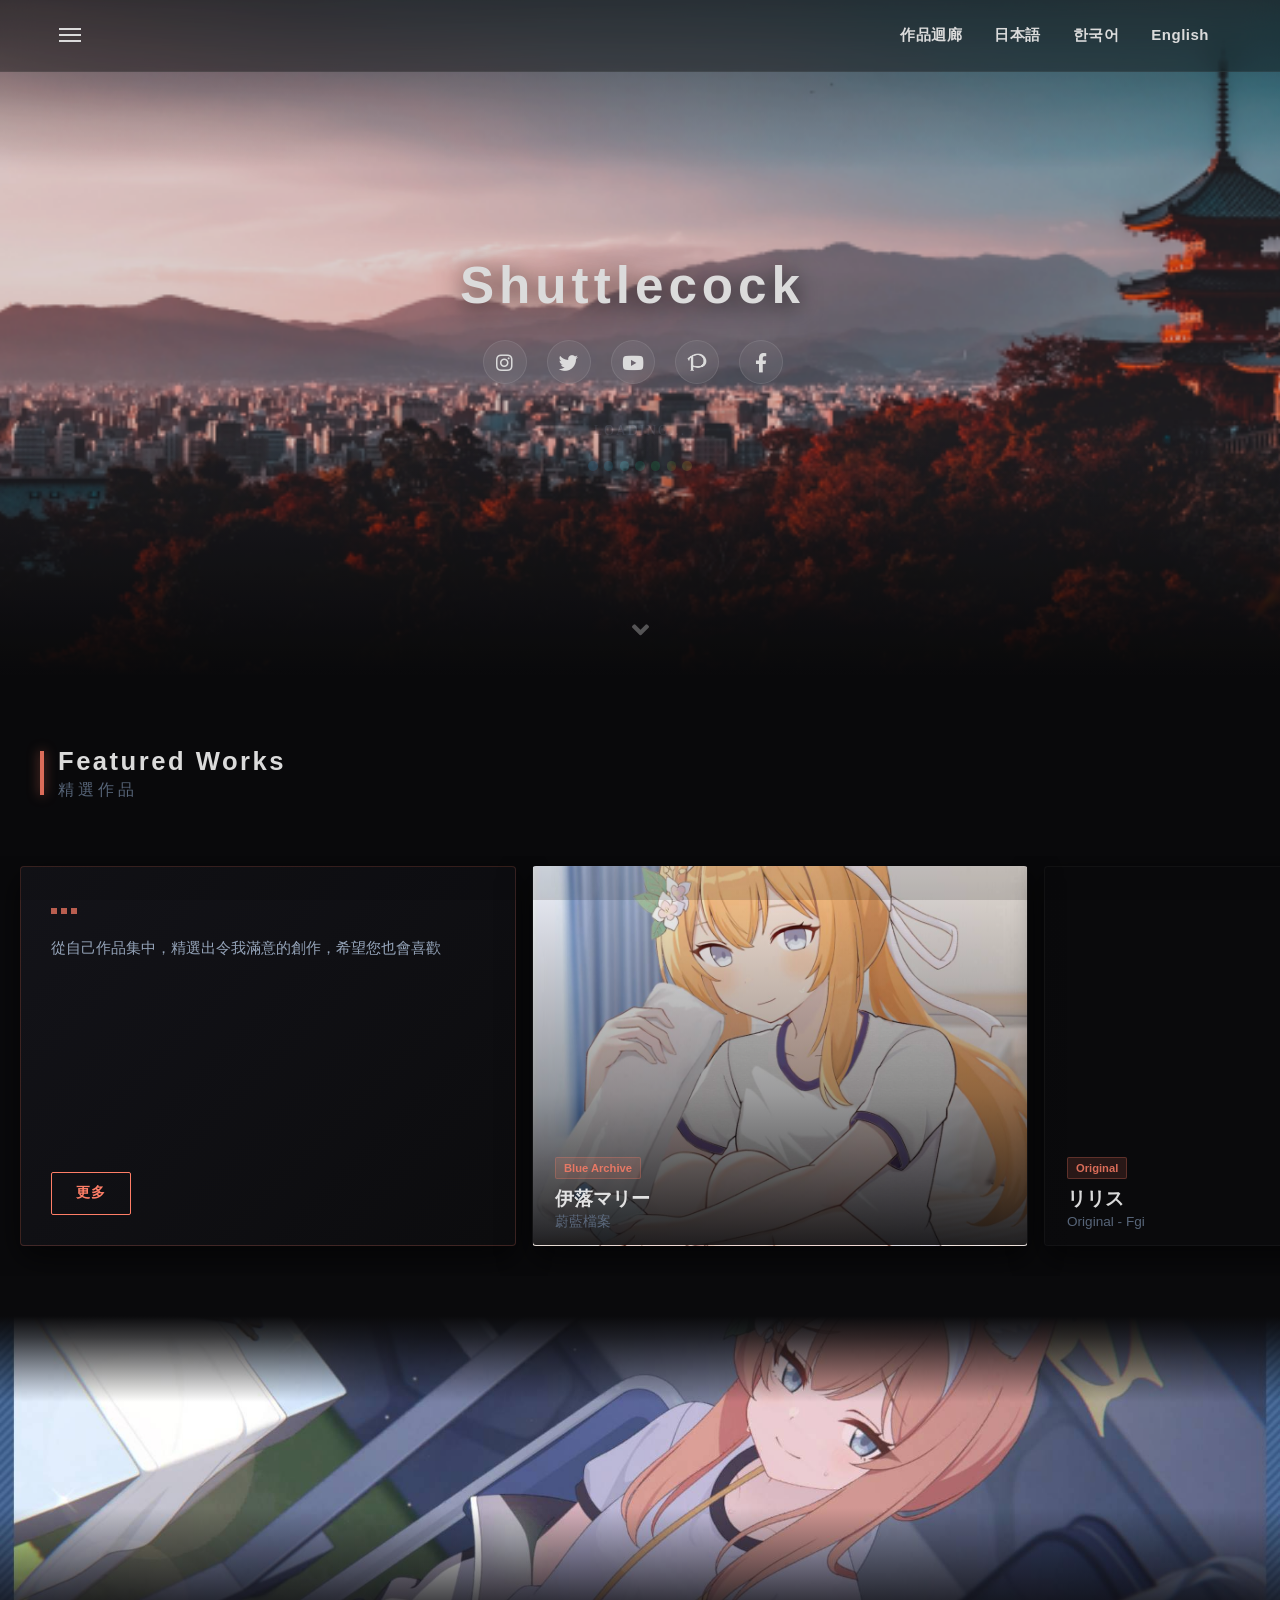
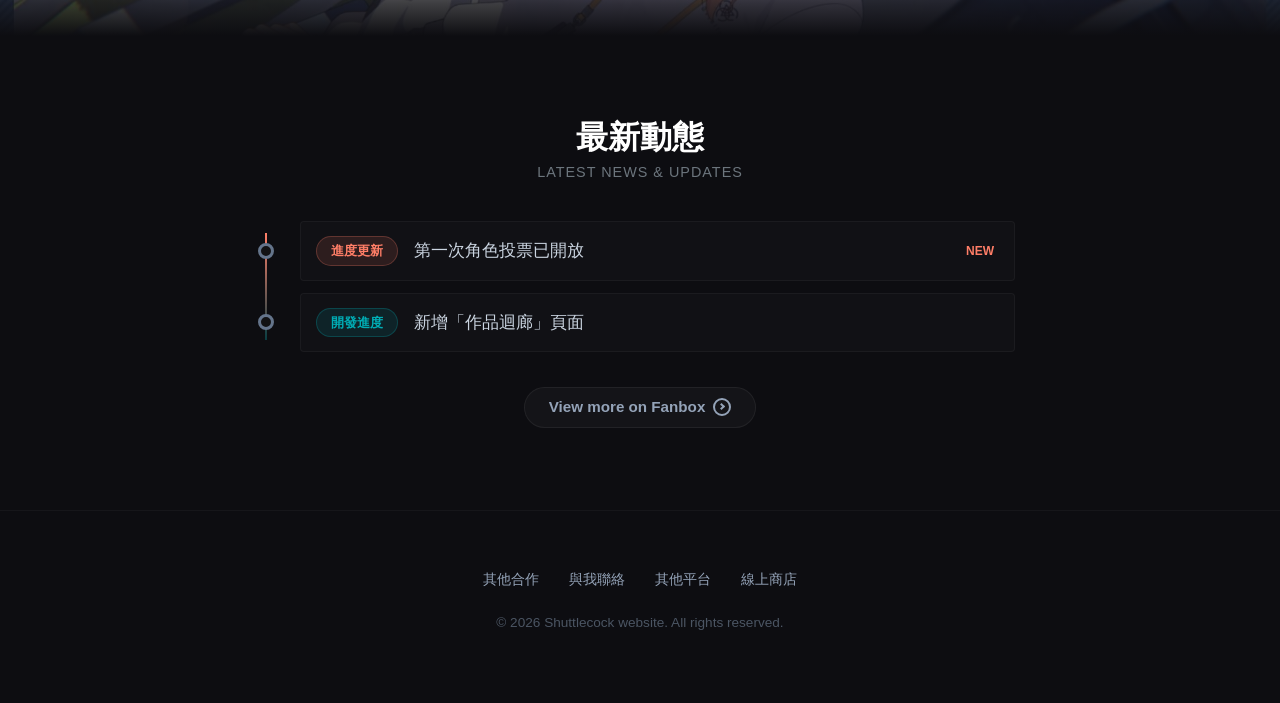
==== commit ee39a97e: "Update index.html" ====
--- a/index.html
+++ b/index.html
@@ -4,7 +4,7 @@
 <head>
   <meta charset="UTF-8">
   <meta name="viewport" content="width=device-width, initial-scale=1.0">
-  <title>Shuttlecock art</title>
+  <title data-i18n="site_title">Shuttlecock art</title>
   
   <link href="https://fonts.googleapis.com/css2?family=Montserrat:wght@400;500;600;700;800&display=swap" rel="stylesheet">
   
@@ -19,12 +19,12 @@
 
 <body>
 
-  <header class="hero-section" id="slideshow" style="background-image: url('assets/images/image.png');">
+  <header class="hero-section fade-in" id="slideshow" style="background-image: url('assets/images/image.png');">
     <div class="hero-gradient-overlay"></div>
     
     <div class="container hero-ui-container">
       <div class="hero-content-box">
-        <h2 id="hero-title" class="game-core-title">Shuttlecock</h2>
+        <h2 id="hero-title" class="game-core-title" data-i18n="site_hero_title">Shuttlecock</h2>
         
         <div class="social-icons-glass-row mt-4 fade-in-container" id="social-icons">
           <a href="https://www.instagram.com/shuttlecock_art/" target="_blank" class="text-white mx-2 fade-in glass-circle-btn">
@@ -49,7 +49,7 @@
     <a href="#my-works" class="hero-scroll-down" id="scroll-to-works">
       <div class="scroll-arrow-wrapper">
         <i class="fas fa-angle-down"></i>
-        <div class="scroll-line-decorator"></div>
+        <span class="sr-only" data-i18n="scroll_down">Scroll down</span>
       </div>
     </a>
   </header>
@@ -58,7 +58,10 @@
     <div class="container">
       <div class="tech-section-header fade-in">
         <div class="tech-vertical-bar"></div>
-        <h3 class="tech-main-title">Featured Works<span class="tech-sub-title" id="intro-title">精選作品</span></h3>
+        <h3 class="tech-main-title">
+          <span data-i18n="myworks_header">Featured Works</span>
+          <span class="tech-sub-title" data-i18n="myworks_header_sub">精選作品</span>
+        </h3>
       </div>
     </div>
 
@@ -68,81 +71,81 @@
         <div class="intro-glass-wrapper">
           <div class="intro-text-node">
             <div class="tech-decor-dots"><span></span><span></span><span></span></div>
-            <p id="intro-desc" class="intro-description-text">Select the works from the collection that I am personally satisfied with.</p>
+            <p class="intro-description-text" data-i18n="gallery_card1_desc">從作品集中，精選出令我滿意的創作，希望你也會喜歡</p>
           </div>
           <div class="info-overlay-static">
-            <a id="intro-banner-more" href="https://www.pixiv.net/users/102745883" target="_blank" class="tech-more-btn">More</a>
+            <a href="https://www.pixiv.net/users/102745883" target="_blank" class="tech-more-btn" data-i18n="gallery_card_more">More</a>
           </div>
         </div>
       </div>
       
-      <div class="banner illustration-card" style="background-image: url('assets/images/screenshot1.png');">
+      <div class="banner illustration-card illustration-card-marie" style="background-image: url('assets/images/screenshot1.png');">
         <div class="card-dark-gradient"></div>
         <div class="info-overlay">
-          <span class="work-tag-badge">Blue Archive</span>
-          <h5>伊落マリー</h5>
-          <p>Blue Archive</p>
+          <span class="work-tag-badge" data-i18n="tag_ba">Blue Archive</span>
+          <h5 data-i18n="card_marie_title">Marie</h5>
+          <p data-i18n="tag_ba_p">Blue Archive</p>
         </div>
       </div>
       
-      <div class="banner illustration-card" style="background-image: url('assets/images/リリス新版.png');">
+      <div class="banner illustration-card illustration-card-lilith" style="background-image: url('assets/images/リリス新版.jpg');">
         <div class="card-dark-gradient"></div>
         <div class="info-overlay">
-          <span class="work-tag-badge">Original</span>
-          <h5>リリス</h5>
-          <p>Fgi</p>
+          <span class="work-tag-badge" data-i18n="tag_original">Original</span>
+          <h5 data-i18n="card_lilith_title">Lilith</h5>
+          <p data-i18n="tag_fgi">Original - Fgi</p>
         </div>
       </div>
       
     </div>
   </section>
   
-  <section class="junction-hero-banner" style="background-image: url('assets/images/image3.jpg');">
+  <section class="junction-hero-banner fade-in" style="background-image: url('assets/images/image3.jpg');">
     <div class="blend-mask-top"></div>
     <div class="blend-mask-bottom"></div>
   </section>
 
-  <section id="products" class="news-list-section fade-in">
+  <section id="products" class="news-list-section fade-in triggered">
     <div class="section-bg" style="background-image: url('assets/images/image.png');"></div>
     <div class="section-overlay"></div>
 
     <div class="container">
       <div class="section-header">
-        <h3 id="products-other-channels-heading">最新動態</h3>
-        <h6 id="products-subtitle">Latest News & Updates</h6>
+        <h3 data-i18n="products_news_heading">最新動態</h3>
+        <h6 data-i18n="products_news_subtitle">Latest News & Updates</h6>
       </div>
 
       <div class="news-timeline">
-        <a id="product-item-1" href="https://kevin0826.fanbox.cc/" target="_blank" class="news-item fade-in">
-          <span id="news-tag-support" class="news-tag tag-support">贊助方案</span>
-          <span id="news-title-1" class="news-title">第一次角色投票已開放</span>
-          <span id="news-badge-1" class="news-new-badge">NEW</span>
+        <a href="https://kevin0826.fanbox.cc/" target="_blank" class="news-item fade-in triggered">
+          <span class="news-tag tag-support" data-i18n="news_tag1">進度更新</span>
+          <span class="news-title" data-i18n="news_title1">第一次角色投票已開放</span>
+          <span class="news-new-badge" data-i18n="tag_new">NEW</span>
         </a>
 
-        <a id="product-item-2" href="about.html" class="news-item fade-in">
-          <span id="news-tag-update" class="news-tag tag-update">進度更新</span>
-          <span id="news-title-2" class="news-title">新增「關於我」頁面</span>
+        <a href="gallery.html" class="news-item fade-in triggered">
+          <span class="news-tag tag-update" data-i18n="news_tag2">開發進度</span>
+          <span class="news-title" data-i18n="news_title2">新增「作品迴廊」頁面</span>
         </a>
       </div>
 
-      <div class="view-more-container">
+      <div class="view-more-containerTrigger view-more-container triggered">
         <a href="https://www.pixiv.net/users/102745883/fanbox" target="_blank" class="view-more-btn">
-          <span>View more</span>
+          <span data-i18n="view_more_fanbox">View more on Fanbox</span>
           <span class="circle-arrow"></span>
         </a>
       </div>
     </div>
   </section>
 
-  <footer class="footer text-center fade-in">
+  <footer class="footer text-center fade-in triggered">
     <div class="container">
       <div class="row justify-content-center mb-4">
-        <div class="col-auto"><a href="#" class="footer-link">其他合作</a></div>
-        <div class="col-auto"><a href="#" class="footer-link">與我聯絡</a></div>
-        <div class="col-auto"><a href="#" class="footer-link">其他平台</a></div>
-        <div class="col-auto"><a href="#" class="footer-link">線上商店</a></div>
+        <div class="col-auto footer-col-item"><a href="#" class="footer-link" data-i18n="footer_other_collab">其他合作</a></div>
+        <div class="col-auto footer-col-item"><a href="#" class="footer-link" data-i18n="footer_contact">與我聯絡</a></div>
+        <div class="col-auto footer-col-item"><a href="#" class="footer-link" data-i18n="footer_platforms">其他平台</a></div>
+        <div class="col-auto footer-col-item"><a href="#" class="footer-link" data-i18n="footer_shop">線上商店</a></div>
       </div>
-      <h6 id="about_footer_copyright">&copy; 2026 Shuttlecock website. All rights reserved.</h6>
+      <h6 id="footer-copyright" data-i18n="footer_copyright">&copy; 2026 Shuttlecock website. All rights reserved.</h6>
     </div>
   </footer>
 
@@ -155,9 +158,9 @@
 
 </body>
 
-<div id="loading-overlay">
-  <div class="loading">
-    <h2 id="loading-text">LOADING...</h2>
+<div id="loading-overlay" class="loading-overlay">
+  <div class="loading triggered">
+    <h2 data-i18n="loading_text">LOADING...</h2>
     <span></span><span></span><span></span><span></span><span></span><span></span><span></span>
   </div>
 </div>
--- a/css/styles.css
+++ b/css/styles.css
@@ -7,7 +7,10 @@
     margin: 0;         
     padding: 0;        
     background-color: #0a0a0c !important;
-    color: #f1f5f9;       
+    color: #f1f5f9;  
+    width: 100%;
+    max-width: 100vw;
+    overflow-x: hidden;
 }
 
 .container {
@@ -18,7 +21,7 @@
 }
 
 /* ==========================================================================
-   導覽列
+   導覽列 (動態玻璃帷幕 Navbar)
    ========================================================================== */
 /* 半透明黑底 */
    .dynamic-game-nav {
@@ -30,7 +33,7 @@
     -webkit-backdrop-filter: blur(16px) !important;
     border-bottom: 1px solid rgba(255, 255, 255, 0.05) !important;
     /* 高度 */
-    padding: 23px 40px !important;
+    padding: 18px 40px !important;
     margin-bottom: 0 !important;
     transition: all 0.3s ease;
 }
@@ -90,6 +93,8 @@
 .navbar-toggler-icon-line::after { bottom: -6px; }
 
 @media (max-width: 991px) {
+    /* RWD：縮小內距防止在窄螢幕上超寬，全在地修復水平Bug感感 */
+    .dynamic-game-nav { padding: 15px 20px !important; }
     .nav-links-alignment { flex-direction: column; align-items: flex-end; padding-top: 15px; }
     .nav-custom-link { padding: 8px 0 !important; }
 }
@@ -121,7 +126,7 @@
 /* ==========================================================================
    Loading 遮罩
    ========================================================================== */
-#loading-overlay {
+.loading-overlay {
     position: fixed; top: 0; left: 0; width: 100%; height: 100%;
     background: #0a0a0c;
     display: flex; justify-content: center; align-items: center; z-index: 9999;
--- a/css/home.css
+++ b/css/home.css
@@ -43,7 +43,7 @@
 /* 標題字體 */
 .game-core-title {
     font-family: 'Montserrat', sans-serif !important; 
-    font-size: 3.4rem !important;   /* 字體大小 */
+    font-size: 3.2rem !important;   /* 字體大小 */
     font-weight: 650 !important;    /* 字體粗體 */
     letter-spacing: 5px !important; /* 字體間距 */
     color: #ffffff;
@@ -112,7 +112,7 @@
 
 /* 手機端RWD */
 @media (max-width: 768px) {
-    .hero-section { height: 65vh; padding-top: 3vh; }
+    .hero-section { height: 67vh; padding-top: 3vh; }
     .hero-ui-container { text-align: center; padding-left: 0; }
     .game-core-title { font-size: 2.3rem !important; }
     .social-icons-glass-row { justify-content: center; }
@@ -289,9 +289,18 @@
 }
 .news-item:hover::before { border-color: #FF7E67; background-color: #FF7E67; box-shadow: 0 0 10px rgba(255, 126, 103, 0.6); }
 
-.news-title { flex-grow: 1; font-size: 1.05rem; color: #cbd5e1; font-weight: 400; white-space: nowrap; overflow: hidden; text-overflow: ellipsis; }
-
-/* NEW 標籤 */
+.news-title { 
+    flex-grow: 1; 
+    font-size: 1.05rem; 
+    color: #cbd5e1; 
+    font-weight: 400; 
+    white-space: nowrap; 
+    overflow: hidden; 
+    text-overflow: ellipsis; 
+    min-width: 0; 
+}
+
+/* NEW 標籤 ... (保留設定) */
 .news-new-badge { 
     font-size: 0.75rem; 
     color: #FF7E67; 
@@ -303,7 +312,7 @@
 
 .news-tag { font-size: 0.8rem; padding: 4px 14px; border-radius: 20px; margin-right: 16px; font-weight: 600; position: relative; overflow: hidden; background-size: 300% 100%; transition: all 0.3s ease; }
 
-/* 贊助方案標籤 */
+/* 贊助方案標籤 ... (保留設定) */
 .tag-support { 
     color: #FF7E67; 
     background-color: rgba(255, 126, 103, 0.12); 
@@ -313,7 +322,7 @@
     animation: shimmer-effect 6s infinite linear 1s, pulsate-glow-support 6s infinite ease-in-out; 
 }
 
-/* 進度更新標籤 */
+/* 進度更新標籤 ... (保留設定) */
 .tag-update { 
     color: #00ADB5; 
     background-color: rgba(0, 173, 181, 0.12); 
@@ -342,6 +351,7 @@
     position: relative;
     width: 100%;
     height: 320px; /* Hero配置：設定 320px ~ 380px 的寬幅全景高度 */
+    background: linear-gradient(to right, rgba(0,0,0,0.2), rgba(0,0,0,0)), #0d0d11; /* 優化：為固定背景增加輕微覆蓋感防止失真 */
     background-size: cover;
     background-position: center 40%; /* 自訂義圖片的核心視覺在中央 */
     /* Parallax Window scroll */
@@ -396,7 +406,7 @@
     background-color: #FF7E67;
 }
 
-/* RWD */
+/* RWD ... (保留設定) */
 @media (max-width: 768px) {
     .junction-hero-banner { 
         height: 240px; 
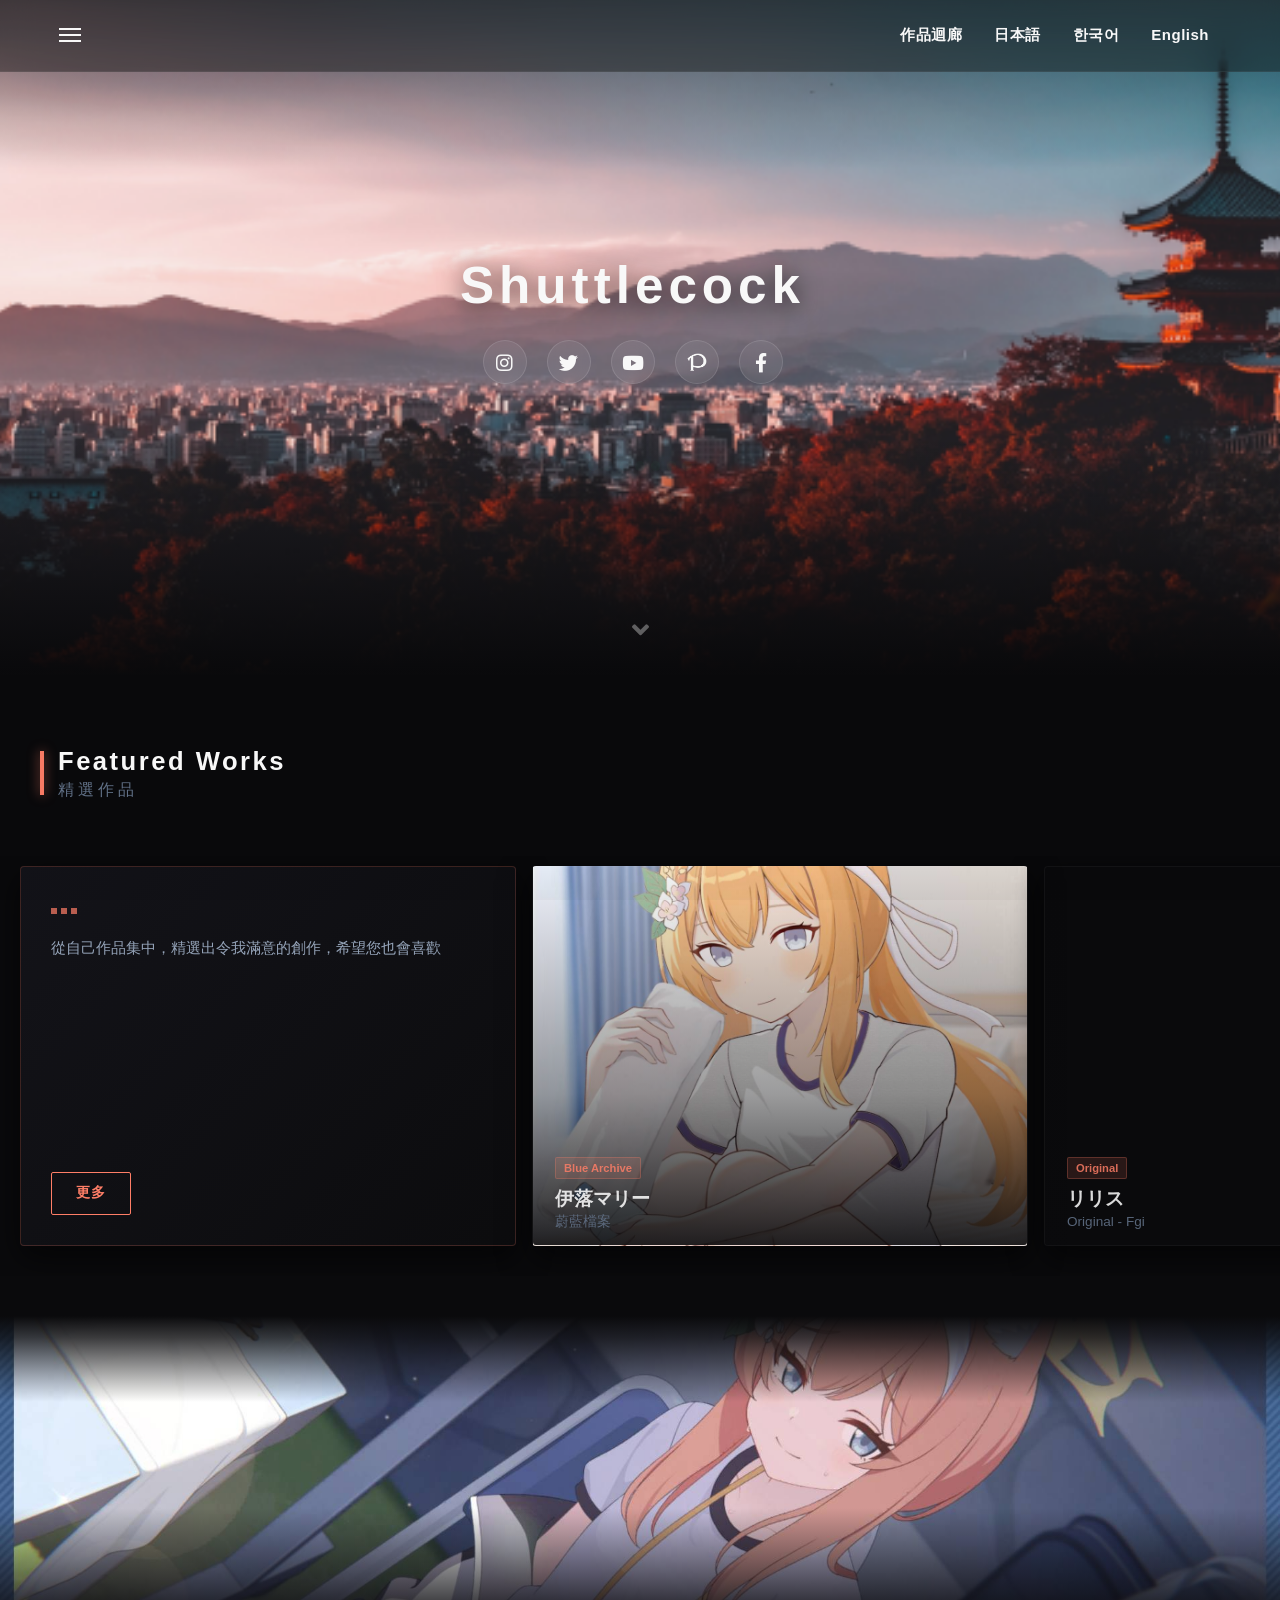
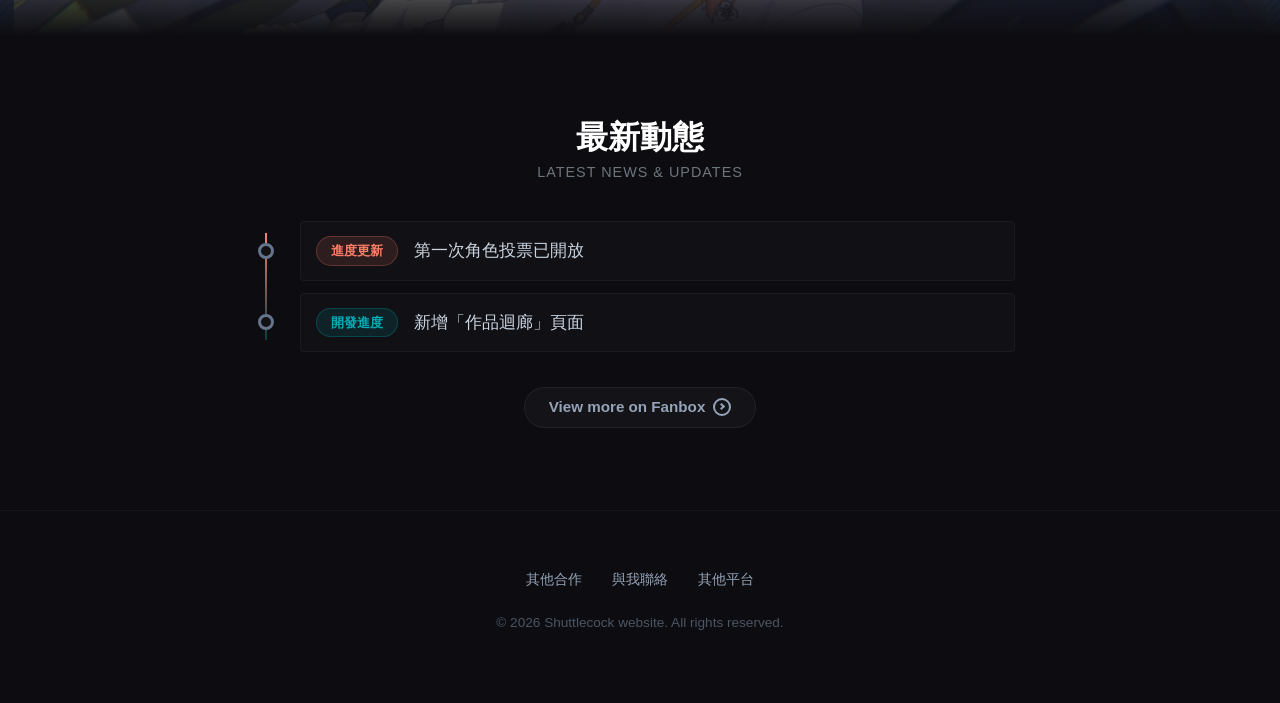
==== commit 57e7edcc: "Update index.html" ====
--- a/index.html
+++ b/index.html
@@ -119,7 +119,7 @@
         <a href="https://kevin0826.fanbox.cc/" target="_blank" class="news-item fade-in triggered">
           <span class="news-tag tag-support" data-i18n="news_tag1">進度更新</span>
           <span class="news-title" data-i18n="news_title1">第一次角色投票已開放</span>
-          <span class="news-new-badge" data-i18n="tag_new">NEW</span>
+          <!-- <span class="news-new-badge" data-i18n="tag_new">NEW</span> -->
         </a>
 
         <a href="gallery.html" class="news-item fade-in triggered">
@@ -143,7 +143,7 @@
         <div class="col-auto footer-col-item"><a href="#" class="footer-link" data-i18n="footer_other_collab">其他合作</a></div>
         <div class="col-auto footer-col-item"><a href="#" class="footer-link" data-i18n="footer_contact">與我聯絡</a></div>
         <div class="col-auto footer-col-item"><a href="#" class="footer-link" data-i18n="footer_platforms">其他平台</a></div>
-        <div class="col-auto footer-col-item"><a href="#" class="footer-link" data-i18n="footer_shop">線上商店</a></div>
+        <!-- <div class="col-auto footer-col-item"><a href="#" class="footer-link" data-i18n="footer_shop">線上商店</a></div> -->
       </div>
       <h6 id="footer-copyright" data-i18n="footer_copyright">&copy; 2026 Shuttlecock website. All rights reserved.</h6>
     </div>
--- a/css/home.css
+++ b/css/home.css
@@ -112,7 +112,7 @@
 
 /* 手機端RWD */
 @media (max-width: 768px) {
-    .hero-section { height: 67vh; padding-top: 3vh; }
+    .hero-section { height: 65vh; padding-top: 3vh; }
     .hero-ui-container { text-align: center; padding-left: 0; }
     .game-core-title { font-size: 2.3rem !important; }
     .social-icons-glass-row { justify-content: center; }
